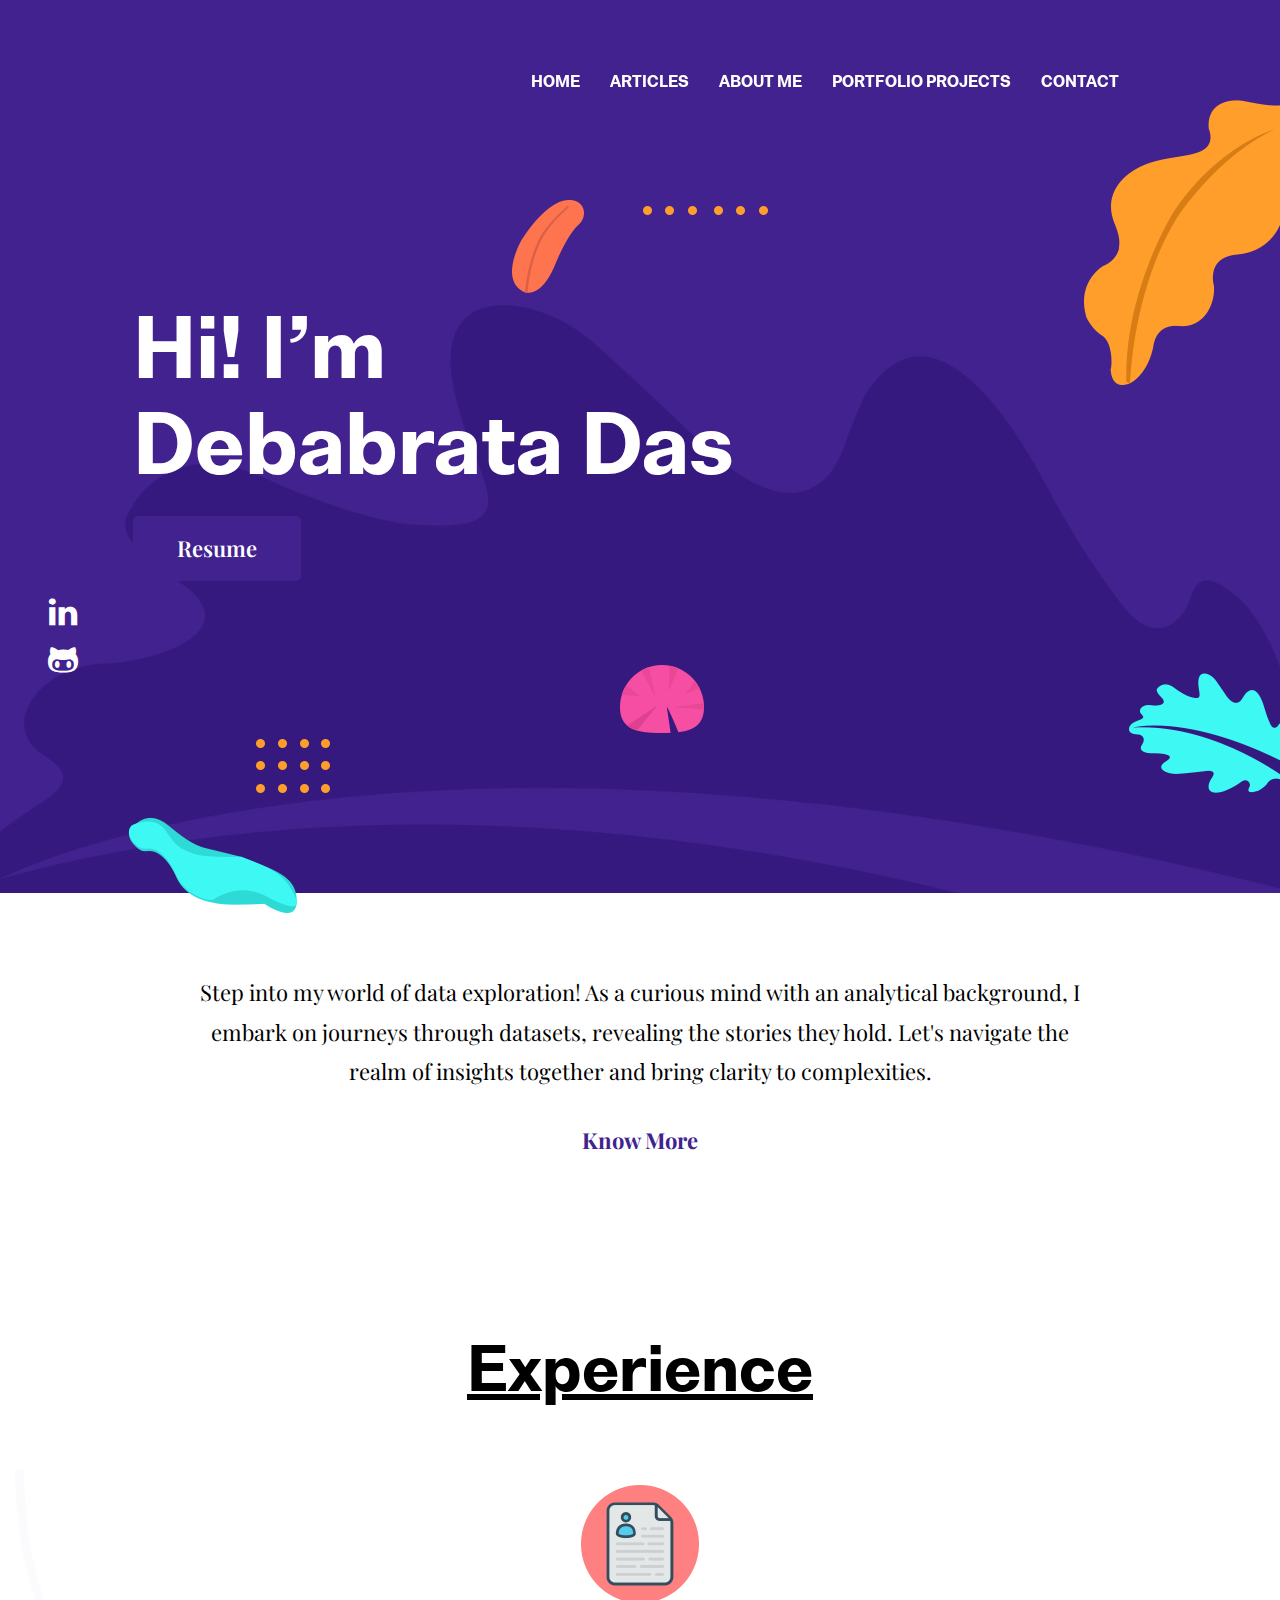
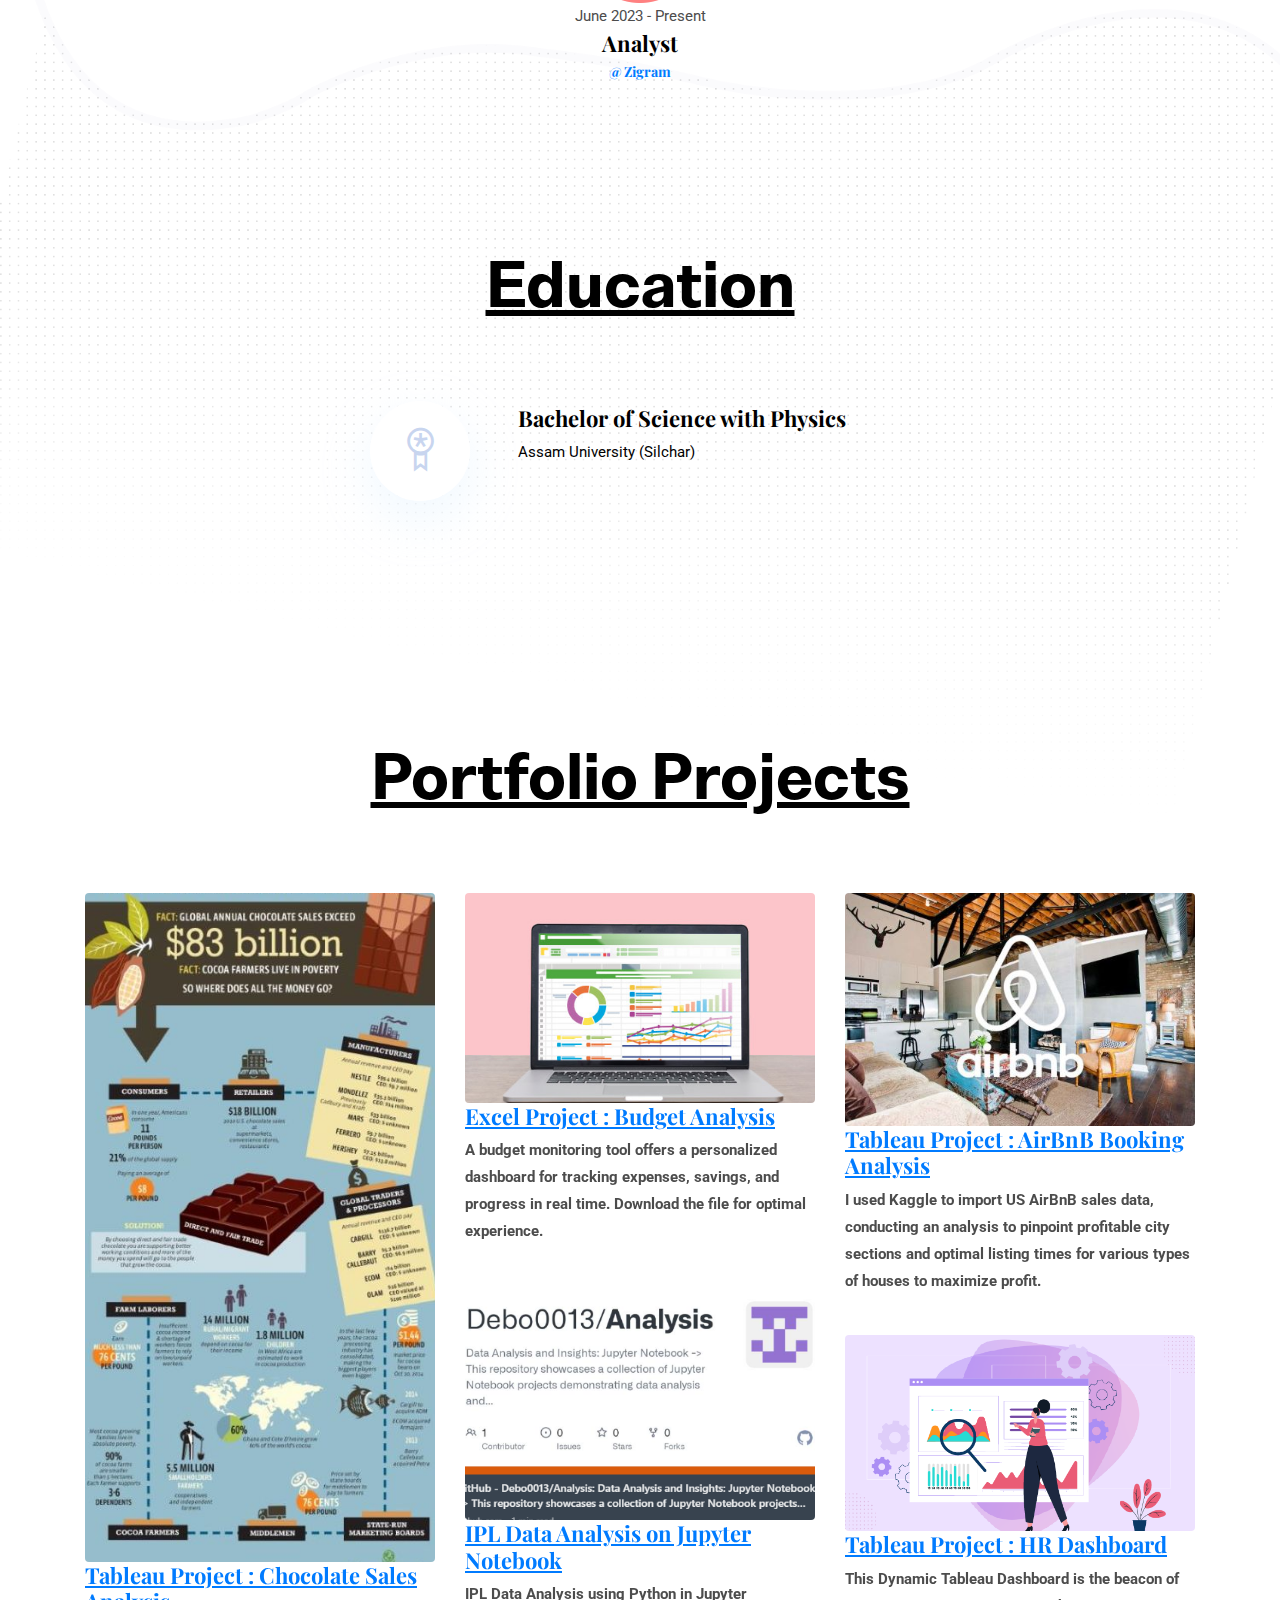
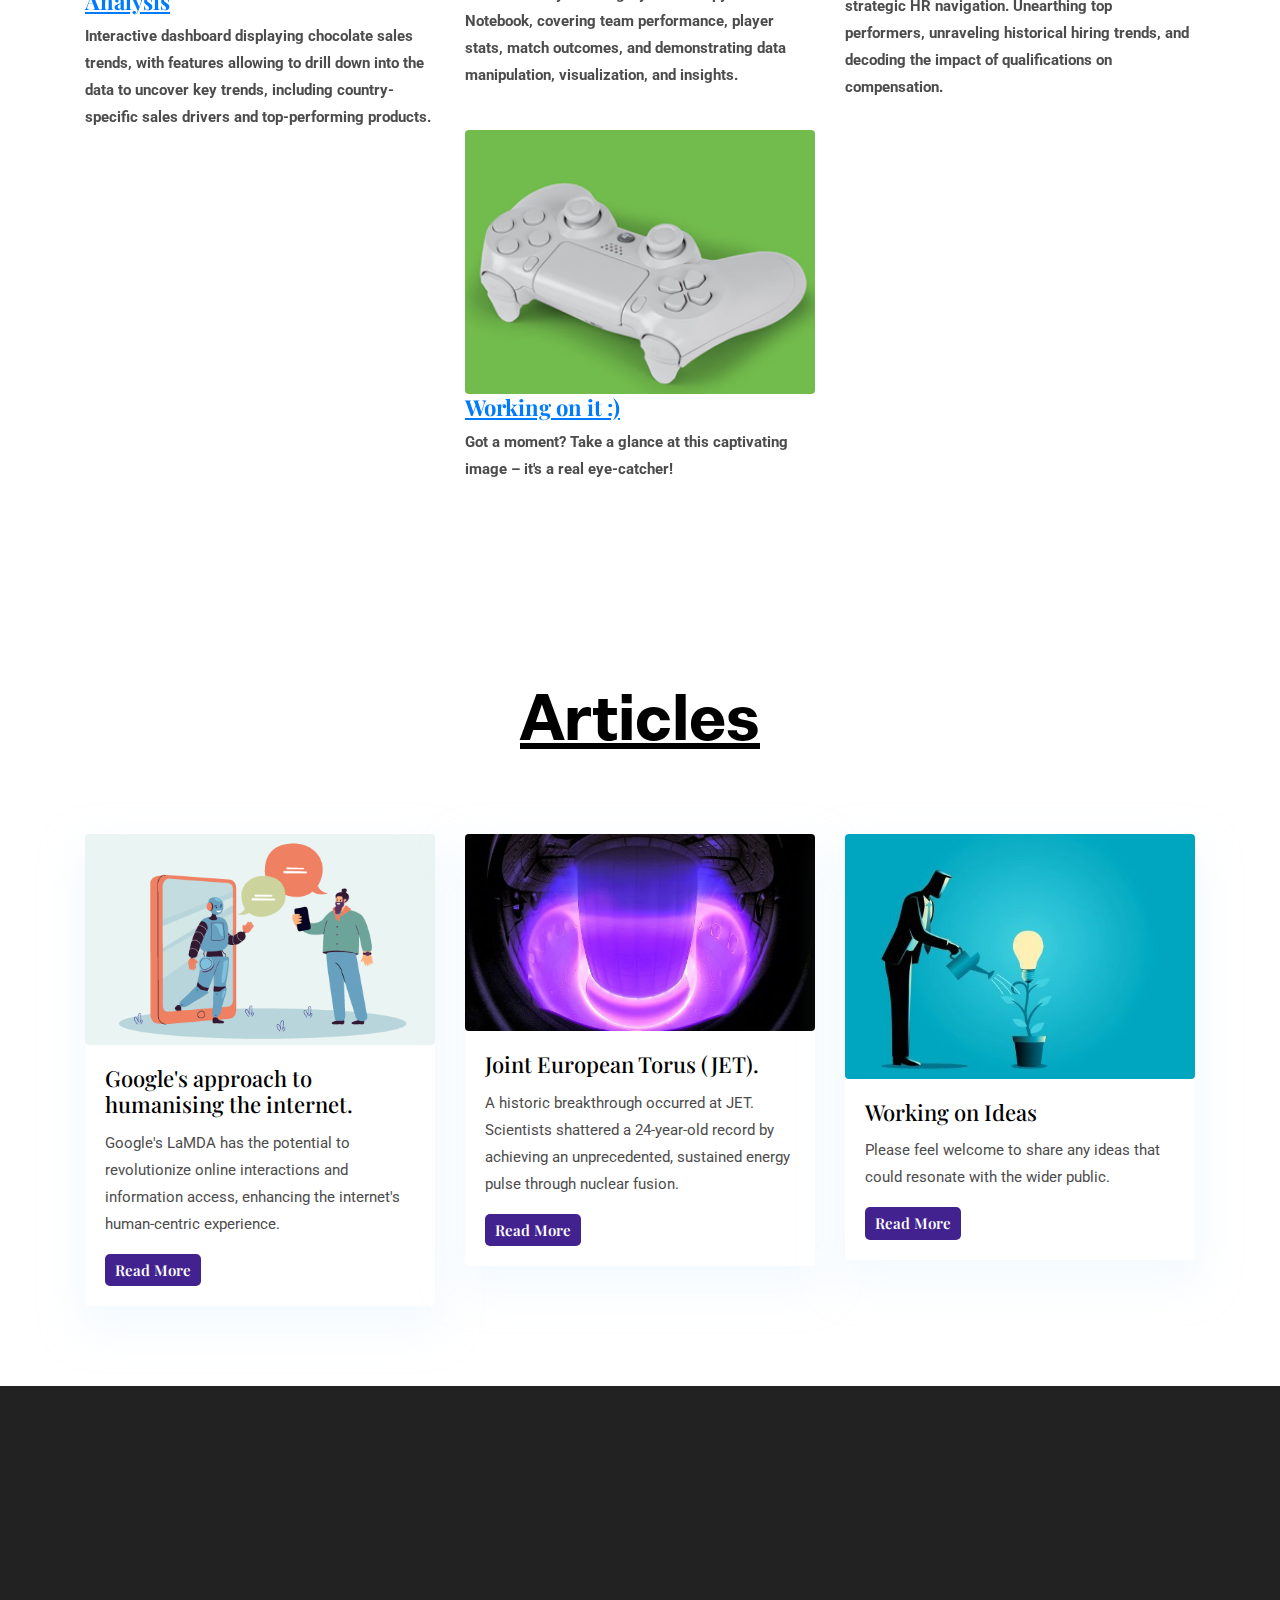
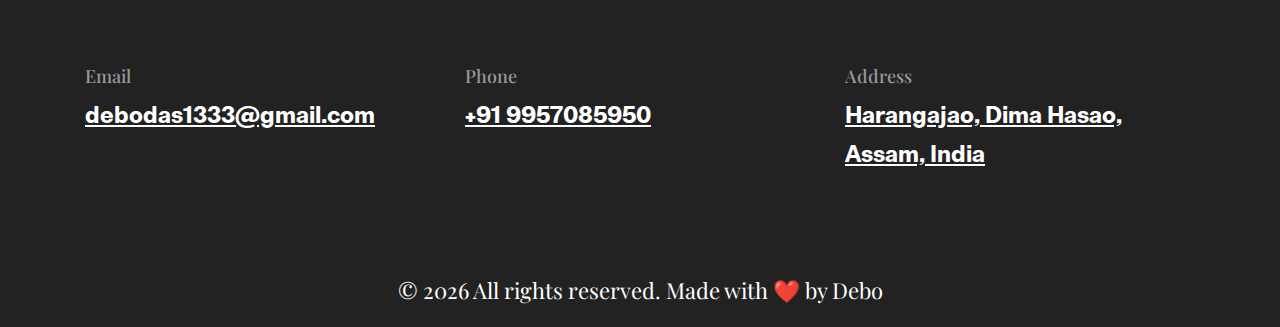
==== index.html @ d4f9beec "Update index.html" ====
<!DOCTYPE html>
<html lang="zxx">

<head>
  <meta charset="utf-8">
	<meta name="viewport" content="width=device-width, initial-scale=1, shrink-to-fit=no">
	<link rel="icon" href="images/Letter-D.jpg" type="image/jpg">
	<title>Debabrata's Portfolio</title>

  <!-- mobile responsive meta -->
  <meta name="viewport" content="width=device-width, initial-scale=1">
  <meta name="viewport" content="width=device-width, initial-scale=1, maximum-scale=1">
  
  <!-- ** Plugins Needed for the Project ** -->
  <!-- Bootstrap -->
  <link rel="stylesheet" href="plugins/bootstrap/bootstrap.min.css">
  <!-- slick slider -->
  <link rel="stylesheet" href="plugins/slick/slick.css">
  <!-- themefy-icon -->
  <link rel="stylesheet" href="plugins/themify-icons/themify-icons.css">

  <!-- Main Stylesheet -->
  <link href="css/style.css" rel="stylesheet">
  
  <!--Favicon-->
  <link rel="shortcut icon" href="images/favicon.ico" type="image/x-icon">
  <link rel="icon" href="images/favicon.ico" type="image/x-icon">

</head>

<body>
  

<header class="navigation fixed-top">
  <nav class="navbar navbar-expand-lg navbar-dark">
    <a class="navbar-brand font-tertiary h3" href="index.html"><img src="#" alt=""></a>
    <button class="navbar-toggler" type="button" data-toggle="collapse" data-target="#navigation"
      aria-controls="navigation" aria-expanded="false" aria-label="Toggle navigation">
      <span class="navbar-toggler-icon"></span>
    </button>

    <div class="collapse navbar-collapse text-center" id="navigation">
      <ul class="navbar-nav ml-auto">
        <li class="nav-item active">
          <a class="nav-link" href="index.html">Home</a>
        </li>
        <li class="nav-item">
          <a class="nav-link" href="blog.html">Articles</a>
        </li>
        <li class="nav-item">
          <a class="nav-link" href="about.html">About Me</a>
        </li>
        <li class="nav-item">
          <a class="nav-link" href="portfolio.html">Portfolio Projects</a>
        </li>
        <li class="nav-item">
          <a class="nav-link" href="contact.html">Contact</a>
        </li>
      </ul>
    </div>
  </nav>
</header>

<!-- hero area -->
<section class="hero-area bg-primary" id="parallax">
  <div class="container">
    <div class="row">
      <div class="col-lg-11 mx-auto">
        <h1 class="text-white font-tertiary">Hi! I’m <br> Debabrata Das<br></h1>
        <a href="images/Debabrata_Das_Resume.pdf" class="btn btn-primary mt-3">Resume</a>
      </div>
    </div>
  </div>
  <div class="layer-bg w-100">
    <img class="img-fluid w-100" src="images/illustrations/leaf-bg.png" alt="bg-shape">
  </div>
  <div class="layer" id="l2">
    <img src="images/illustrations/dots-cyan.png" alt="bg-shape">
  </div>
  <div class="layer" id="l3">
    <img src="images/illustrations/leaf-orange.png" alt="bg-shape">
  </div>
  <div class="layer" id="l4">
    <img src="images/illustrations/dots-orange.png" alt="bg-shape">
  </div>
  <div class="layer" id="l5">
    <img src="images/illustrations/leaf-yellow.png" alt="bg-shape">
  </div>
  <div class="layer" id="l6">
    <img src="images/illustrations/leaf-cyan.png" alt="bg-shape">
  </div>
  <div class="layer" id="l7">
    <img src="images/illustrations/dots-group-orange.png" alt="bg-shape">
  </div>
  <div class="layer" id="l8">
    <img src="images/illustrations/leaf-pink-round.png" alt="bg-shape">
  </div>
  <div class="layer" id="l9">
    <img src="images/illustrations/leaf-cyan-2.png" alt="bg-shape">
  </div>

  <!-- social icon -->
  <ul class="list-unstyled ml-5 mt-3 position-relative zindex-1">
    <li class="mb-3"><a class="text-white" href="https://www.linkedin.com/in/debabrata-das-69133222b/"><i class="ti-linkedin"  style="font-size: 30px;"></i></a></li>
    <li class="mb-3"><a class="text-white" href="https://github.com/Debo0013"><i class="ti-github"  style="font-size: 30px;"></i></a></li>
  </ul>
  <!-- /social icon -->

</section>
<!-- /hero area -->

<!-- about -->
<section class="section">
  <div class="container">
    <div class="row">
      <div class="col-lg-10 mx-auto text-center">
        <p class="font-secondary paragraph-lg text-dark">Step into my world of data exploration! 
          As a curious mind with an analytical background, I embark on journeys through datasets, revealing the stories they hold. 
          Let's navigate the realm of insights together and bring clarity to complexities.</p>
        <a href="about.html" class="btn btn-transparent">know more</a>
      </div>
    </div>
  </div>
</section>
<!-- /about -->

<!-- experience -->
<section class="section">
  <div class="container">
    <div class="row justify-content-around">
      <div class="col-lg-12 text-center">
        <h2 class="section-title"><u>Experience</u></h2>
      </div>
      <div class="col-lg-3 col-md-4 text-center">
        <img src="images/experience/icon-5.png" alt="icon">
        <p class="mb-0">June 2023 - Present</p>
        <h4><b>Analyst</b></h4>
        <h6 class="text-dark"><a href="https://www.zigram.tech/"><b>@ Zigram</b></a></h6>
      </div>
    </div>
  </div>
</section>
<!-- ./experience -->

<!-- education -->
<section class="section position-relative">
  <div class="container">
    <div class="row">
      <div class="col-lg-12 text-center">
        <h2 class="section-title"><u>Education</u></h2>
      </div>
    </div>
    <div class="row justify-content-center"> <!-- Center the content within a new row -->
      <div class="col-lg-6 col-md-6 mb-80">
        <div class="d-flex">
          <div class="mr-lg-5 mr-3">
            <i class="ti-medall icon icon-light icon-bg bg-white shadow rounded-circle d-block"></i>
          </div>
          <div>
            <p class="text-dark mb-1"></p>
            <h4><b>Bachelor of Science with Physics</b></h4>
            <p class="mb-0 text-dark">Assam University (Silchar)</p>
          </div>
        </div>
      </div>
    </div>
  </div>
  <!-- bg image -->
  <img class="img-fluid edu-bg-image w-100" src="images/backgrounds/education-bg.png" alt="bg-image">
</section>
<!-- /education -->

<!-- portfolio -->
<section class="section">
  <div class="container">
    <div class="row">
      <div class="col-12 text-center">
        <h2 class="section-title"><u>Portfolio Projects</u></h2>
      </div>
    </div>
    <div class="row shuffle-wrapper">
      <div class="col-lg-4 col-6 mb-4 shuffle-item">
        <div class="position-relative rounded hover-wrapper">
          <img src="images/portfolio/chocolate_01.jpg" alt="portfolio-image" class="img-fluid rounded w-100">
          <div class="hover-overlay">
            <div class="hover-content">
              <a class="btn btn-light btn-sm" href="https://public.tableau.com/app/profile/debabrata.das1954/viz/Chocolate_Analysis/Dashboard1">view project</a>
            </div>
          </div>
        </div>
        <div class="short_info">
          <h4><a href="https://public.tableau.com/app/profile/debabrata.das1954/viz/Chocolate_Analysis/Dashboard1"><b><u>Tableau Project : Chocolate Sales Analysis</u></b></a></h4>
          <p><b>Interactive dashboard displaying chocolate sales trends, with features allowing to 
            drill down into the data to uncover key trends, including country-specific sales 
            drivers and top-performing products.</b></p>
        </div>
      </div>
      <div class="col-lg-4 col-6 mb-4 shuffle-item">
        <div class="position-relative rounded hover-wrapper">
          <img src="images/portfolio/Data-Analysis-In-Excel.jpg" alt="portfolio-image" class="img-fluid rounded w-100">
          <div class="hover-overlay">
            <div class="hover-content">
              <a class="btn btn-light btn-sm" href="https://www.dropbox.com/scl/fi/irzzwifkiueg7n0iagyw2/Budget_Monitor.xlsx?dl=0&rlkey=mlj3hzg3lb3bs71ckf46z8cagdl=1">view project</a>
            </div>
          </div>
        </div>
        <div class="short_info">
          <h4><a href="https://www.dropbox.com/scl/fi/irzzwifkiueg7n0iagyw2/Budget_Monitor.xlsx?dl=0&rlkey=mlj3hzg3lb3bs71ckf46z8cagdl=1"><b><u>Excel Project : Budget Analysis</u></b></a></h4>
          <p><b>A budget monitoring tool offers a personalized dashboard for tracking expenses, 
            savings, and progress in real time. Download the file for optimal experience.</b></p>
        </div>
      </div>
      <div class="col-lg-4 col-6 mb-4 shuffle-item">
        <div class="position-relative rounded hover-wrapper">
          <img src="images/portfolio/airbnb.jpg" alt="portfolio-image" class="img-fluid rounded w-100">
          <div class="hover-overlay">
            <div class="hover-content">
              <a class="btn btn-light btn-sm" href="https://public.tableau.com/app/profile/debabrata.das1954/viz/First_Analysis_Project_On_AirBnB/Dashboard1">view project</a>
            </div>
          </div>
        </div>
        <div class="short_info">
          <h4><a href="https://public.tableau.com/app/profile/debabrata.das1954/viz/First_Analysis_Project_On_AirBnB/Dashboard1"><b><u>Tableau Project : AirBnB Booking Analysis</u></b></a></h4>
          <p><b>I used Kaggle to import US AirBnB sales data, conducting an analysis to pinpoint 
            profitable city sections and optimal listing times for various types of houses to 
            maximize profit.</b></p>
        </div>
      </div>
      <div class="col-lg-4 col-6 mb-4 shuffle-item">
        <div class="position-relative rounded hover-wrapper">
          <img src="images/portfolio/IPL_Analysis.png" alt="portfolio-image" class="img-fluid rounded w-100">
          <div class="hover-overlay">
            <div class="hover-content">
              <a class="btn btn-light btn-sm" href="https://github.com/Debo0013/Analysis">view project</a>
            </div>
          </div>
        </div>
        <div class="short_info">
          <h4><a href="https://github.com/Debo0013/Analysis"><b><u>IPL Data Analysis on Jupyter Notebook</u></b></a></h4>
          <p><b>IPL Data Analysis using Python in Jupyter Notebook, covering team performance, 
            player stats, match outcomes, and demonstrating data manipulation, visualization, 
            and insights.</b></p>
        </div>
      </div>
      <div class="col-lg-4 col-6 mb-4 shuffle-item">
        <div class="position-relative rounded hover-wrapper">
          <img src="images/portfolio/HR-analytics.png" alt="portfolio-image" class="img-fluid rounded w-100">
          <div class="hover-overlay">
            <div class="hover-content">
              <a class="btn btn-light btn-sm" href="https://public.tableau.com/app/profile/debabrata.das1954/viz/HRDashboard_16953134261490/HRDashboard">view project</a>
            </div>
          </div>
        </div>
        <div class="short_info">
          <h4><a href="https://public.tableau.com/app/profile/debabrata.das1954/viz/HRDashboard_16953134261490/HRDashboard"><b><u>Tableau Project : HR Dashboard</u></b></a></h4>
          <p><b>This Dynamic Tableau Dashboard is the beacon of strategic HR navigation. 
            Unearthing top performers, unraveling historical hiring trends, and decoding the 
            impact of qualifications on compensation.</b></p>
        </div>
      </div>
      <div class="col-lg-4 col-6 mb-4 shuffle-item">
        <div class="position-relative rounded hover-wrapper">
          <img src="images/portfolio/item-4.png" alt="portfolio-image" class="img-fluid rounded w-100">
          <div class="hover-overlay">
            <div class="hover-content">
              <a class="btn btn-light btn-sm" href="portfolio.html">view project</a>
            </div>
          </div>
        </div>
        <div class="short_info">
          <h4><a href="portfolio.html"><b><u>Working on it :)</u></b></a></h4>
          <p><b>Got a moment? Take a glance at this captivating image – it's a real eye-catcher!</b></p>
        </div>
      </div>
    </div>
  </div>
</section>
<!-- /portfolio -->

<!-- Article -->
<section class="section">
  <div class="container">
    <div class="row">
      <div class="col-12 text-center">
        <h2 class="section-title"><u>Articles</u></h2>
      </div>
      <div class="col-lg-4 col-sm-6 mb-4 mb-lg-0">
        <article class="card shadow">
          <img class="rounded card-img-top" src="images/blog/Conversational-AI.png" alt="post-thumb">
          <div class="card-body">
            <h4 class="card-title"><a class="text-dark" href="blog-single.html">Google's approach to humanising the internet.</a>
            </h4>
            <p class="cars-text">Google's LaMDA has the potential to revolutionize online interactions 
              and information access, enhancing the internet's human-centric experience.</p>
            <a href="blog-single.html" class="btn btn-xs btn-primary">Read More</a>
          </div>
        </article>
      </div>
      <div class="col-lg-4 col-sm-6 mb-4 mb-lg-0">
        <article class="card shadow">
          <img class="rounded card-img-top" src="images/blog/Fusion.jpg" alt="post-thumb">
          <div class="card-body">
            <h4 class="card-title"><a class="text-dark" href="blog-JET.html"> Joint European Torus (JET).</a>
            </h4>
            <p class="cars-text">A historic breakthrough occurred at JET. 
              Scientists shattered a 24-year-old record by achieving an unprecedented, 
              sustained energy pulse through nuclear fusion.</p>
            <a href="blog-JET.html" class="btn btn-xs btn-primary">Read More</a>
          </div>
        </article>
      </div>
      <div class="col-lg-4 col-sm-6 mb-4 mb-lg-0">
        <article class="card shadow">
          <img class="rounded card-img-top" src="images/blog/Creating.jpg" alt="post-thumb">
          <div class="card-body">
            <h4 class="card-title"><a class="text-dark" href="blog.html">Working on Ideas</a>
            </h4>
            <p class="cars-text">Please feel welcome to share any ideas that could resonate with the wider public.</p>
            <a href="blog.html" class="btn btn-xs btn-primary">Read More</a>
          </div>
        </article>
      </div>
    </div>
  </div>
</section>
<!-- /Article -->

<!-- footer -->
<footer class="bg-dark footer-section">
  <div class="section">
    <div class="container">
      <div class="row">
        <div class="col-md-4">
          <h5 class="text-light">Email</h5>
          <p class="text-white paragraph-lg font-tertiary"><u>debodas1333@gmail.com</u></p>
        </div>
        <div class="col-md-4">
          <h5 class="text-light">Phone</h5>
          <p class="text-white paragraph-lg font-tertiary"><u>+91 9957085950</u></p>
        </div>
        <div class="col-md-4">
          <h5 class="text-light">Address</h5>
          <p class="text-white paragraph-lg font-tertiary"><u>Harangajao, Dima Hasao, Assam, India</u></p>
        </div>
      </div>
    </div>
  </div>
  <div class="container">
    <div class="row">
      <div class="col-lg-10 mx-auto text-center">
        <p class="text-white font-secondary paragraph-lg">
          <script>
            document.write('&copy; ' + new Date().getFullYear() + ' All rights reserved. Made with ❤️ by Debo');
          </script>
        </p>
      </div>
    </div>
  </div>
</footer>
<!-- /footer -->

<!-- jQuery -->
<script src="plugins/jQuery/jquery.min.js"></script>
<!-- Bootstrap JS -->
<script src="plugins/bootstrap/bootstrap.min.js"></script>
<!-- slick slider -->
<script src="plugins/slick/slick.min.js"></script>
<!-- filter -->
<script src="plugins/shuffle/shuffle.min.js"></script>

<!-- Main Script -->
<script src="js/script.js"></script>

</body>
</html>
---- plugins/themify-icons/themify-icons.css ----
@font-face{font-family:themify;src:url(fonts/themify.eot?-fvbane);src:url(fonts/themify.eot?#iefix-fvbane) format('embedded-opentype'),url(fonts/themify.woff?-fvbane) format('woff'),url(fonts/themify.ttf?-fvbane) format('truetype'),url(fonts/themify.svg?-fvbane#themify) format('svg');font-weight:400;font-style:normal}[class*=" ti-"],[class^=ti-]{font-family:themify;speak:none;font-style:normal;font-weight:400;font-variant:normal;text-transform:none;line-height:1;-webkit-font-smoothing:antialiased;-moz-osx-font-smoothing:grayscale}.ti-wand:before{content:"\e600"}.ti-volume:before{content:"\e601"}.ti-user:before{content:"\e602"}.ti-unlock:before{content:"\e603"}.ti-unlink:before{content:"\e604"}.ti-trash:before{content:"\e605"}.ti-thought:before{content:"\e606"}.ti-target:before{content:"\e607"}.ti-tag:before{content:"\e608"}.ti-tablet:before{content:"\e609"}.ti-star:before{content:"\e60a"}.ti-spray:before{content:"\e60b"}.ti-signal:before{content:"\e60c"}.ti-shopping-cart:before{content:"\e60d"}.ti-shopping-cart-full:before{content:"\e60e"}.ti-settings:before{content:"\e60f"}.ti-search:before{content:"\e610"}.ti-zoom-in:before{content:"\e611"}.ti-zoom-out:before{content:"\e612"}.ti-cut:before{content:"\e613"}.ti-ruler:before{content:"\e614"}.ti-ruler-pencil:before{content:"\e615"}.ti-ruler-alt:before{content:"\e616"}.ti-bookmark:before{content:"\e617"}.ti-bookmark-alt:before{content:"\e618"}.ti-reload:before{content:"\e619"}.ti-plus:before{content:"\e61a"}.ti-pin:before{content:"\e61b"}.ti-pencil:before{content:"\e61c"}.ti-pencil-alt:before{content:"\e61d"}.ti-paint-roller:before{content:"\e61e"}.ti-paint-bucket:before{content:"\e61f"}.ti-na:before{content:"\e620"}.ti-mobile:before{content:"\e621"}.ti-minus:before{content:"\e622"}.ti-medall:before{content:"\e623"}.ti-medall-alt:before{content:"\e624"}.ti-marker:before{content:"\e625"}.ti-marker-alt:before{content:"\e626"}.ti-arrow-up:before{content:"\e627"}.ti-arrow-right:before{content:"\e628"}.ti-arrow-left:before{content:"\e629"}.ti-arrow-down:before{content:"\e62a"}.ti-lock:before{content:"\e62b"}.ti-location-arrow:before{content:"\e62c"}.ti-link:before{content:"\e62d"}.ti-layout:before{content:"\e62e"}.ti-layers:before{content:"\e62f"}.ti-layers-alt:before{content:"\e630"}.ti-key:before{content:"\e631"}.ti-import:before{content:"\e632"}.ti-image:before{content:"\e633"}.ti-heart:before{content:"\e634"}.ti-heart-broken:before{content:"\e635"}.ti-hand-stop:before{content:"\e636"}.ti-hand-open:before{content:"\e637"}.ti-hand-drag:before{content:"\e638"}.ti-folder:before{content:"\e639"}.ti-flag:before{content:"\e63a"}.ti-flag-alt:before{content:"\e63b"}.ti-flag-alt-2:before{content:"\e63c"}.ti-eye:before{content:"\e63d"}.ti-export:before{content:"\e63e"}.ti-exchange-vertical:before{content:"\e63f"}.ti-desktop:before{content:"\e640"}.ti-cup:before{content:"\e641"}.ti-crown:before{content:"\e642"}.ti-comments:before{content:"\e643"}.ti-comment:before{content:"\e644"}.ti-comment-alt:before{content:"\e645"}.ti-close:before{content:"\e646"}.ti-clip:before{content:"\e647"}.ti-angle-up:before{content:"\e648"}.ti-angle-right:before{content:"\e649"}.ti-angle-left:before{content:"\e64a"}.ti-angle-down:before{content:"\e64b"}.ti-check:before{content:"\e64c"}.ti-check-box:before{content:"\e64d"}.ti-camera:before{content:"\e64e"}.ti-announcement:before{content:"\e64f"}.ti-brush:before{content:"\e650"}.ti-briefcase:before{content:"\e651"}.ti-bolt:before{content:"\e652"}.ti-bolt-alt:before{content:"\e653"}.ti-blackboard:before{content:"\e654"}.ti-bag:before{content:"\e655"}.ti-move:before{content:"\e656"}.ti-arrows-vertical:before{content:"\e657"}.ti-arrows-horizontal:before{content:"\e658"}.ti-fullscreen:before{content:"\e659"}.ti-arrow-top-right:before{content:"\e65a"}.ti-arrow-top-left:before{content:"\e65b"}.ti-arrow-circle-up:before{content:"\e65c"}.ti-arrow-circle-right:before{content:"\e65d"}.ti-arrow-circle-left:before{content:"\e65e"}.ti-arrow-circle-down:before{content:"\e65f"}.ti-angle-double-up:before{content:"\e660"}.ti-angle-double-right:before{content:"\e661"}.ti-angle-double-left:before{content:"\e662"}.ti-angle-double-down:before{content:"\e663"}.ti-zip:before{content:"\e664"}.ti-world:before{content:"\e665"}.ti-wheelchair:before{content:"\e666"}.ti-view-list:before{content:"\e667"}.ti-view-list-alt:before{content:"\e668"}.ti-view-grid:before{content:"\e669"}.ti-uppercase:before{content:"\e66a"}.ti-upload:before{content:"\e66b"}.ti-underline:before{content:"\e66c"}.ti-truck:before{content:"\e66d"}.ti-timer:before{content:"\e66e"}.ti-ticket:before{content:"\e66f"}.ti-thumb-up:before{content:"\e670"}.ti-thumb-down:before{content:"\e671"}.ti-text:before{content:"\e672"}.ti-stats-up:before{content:"\e673"}.ti-stats-down:before{content:"\e674"}.ti-split-v:before{content:"\e675"}.ti-split-h:before{content:"\e676"}.ti-smallcap:before{content:"\e677"}.ti-shine:before{content:"\e678"}.ti-shift-right:before{content:"\e679"}.ti-shift-left:before{content:"\e67a"}.ti-shield:before{content:"\e67b"}.ti-notepad:before{content:"\e67c"}.ti-server:before{content:"\e67d"}.ti-quote-right:before{content:"\e67e"}.ti-quote-left:before{content:"\e67f"}.ti-pulse:before{content:"\e680"}.ti-printer:before{content:"\e681"}.ti-power-off:before{content:"\e682"}.ti-plug:before{content:"\e683"}.ti-pie-chart:before{content:"\e684"}.ti-paragraph:before{content:"\e685"}.ti-panel:before{content:"\e686"}.ti-package:before{content:"\e687"}.ti-music:before{content:"\e688"}.ti-music-alt:before{content:"\e689"}.ti-mouse:before{content:"\e68a"}.ti-mouse-alt:before{content:"\e68b"}.ti-money:before{content:"\e68c"}.ti-microphone:before{content:"\e68d"}.ti-menu:before{content:"\e68e"}.ti-menu-alt:before{content:"\e68f"}.ti-map:before{content:"\e690"}.ti-map-alt:before{content:"\e691"}.ti-loop:before{content:"\e692"}.ti-location-pin:before{content:"\e693"}.ti-list:before{content:"\e694"}.ti-light-bulb:before{content:"\e695"}.ti-Italic:before{content:"\e696"}.ti-info:before{content:"\e697"}.ti-infinite:before{content:"\e698"}.ti-id-badge:before{content:"\e699"}.ti-hummer:before{content:"\e69a"}.ti-home:before{content:"\e69b"}.ti-help:before{content:"\e69c"}.ti-headphone:before{content:"\e69d"}.ti-harddrives:before{content:"\e69e"}.ti-harddrive:before{content:"\e69f"}.ti-gift:before{content:"\e6a0"}.ti-game:before{content:"\e6a1"}.ti-filter:before{content:"\e6a2"}.ti-files:before{content:"\e6a3"}.ti-file:before{content:"\e6a4"}.ti-eraser:before{content:"\e6a5"}.ti-envelope:before{content:"\e6a6"}.ti-download:before{content:"\e6a7"}.ti-direction:before{content:"\e6a8"}.ti-direction-alt:before{content:"\e6a9"}.ti-dashboard:before{content:"\e6aa"}.ti-control-stop:before{content:"\e6ab"}.ti-control-shuffle:before{content:"\e6ac"}.ti-control-play:before{content:"\e6ad"}.ti-control-pause:before{content:"\e6ae"}.ti-control-forward:before{content:"\e6af"}.ti-control-backward:before{content:"\e6b0"}.ti-cloud:before{content:"\e6b1"}.ti-cloud-up:before{content:"\e6b2"}.ti-cloud-down:before{content:"\e6b3"}.ti-clipboard:before{content:"\e6b4"}.ti-car:before{content:"\e6b5"}.ti-calendar:before{content:"\e6b6"}.ti-book:before{content:"\e6b7"}.ti-bell:before{content:"\e6b8"}.ti-basketball:before{content:"\e6b9"}.ti-bar-chart:before{content:"\e6ba"}.ti-bar-chart-alt:before{content:"\e6bb"}.ti-back-right:before{content:"\e6bc"}.ti-back-left:before{content:"\e6bd"}.ti-arrows-corner:before{content:"\e6be"}.ti-archive:before{content:"\e6bf"}.ti-anchor:before{content:"\e6c0"}.ti-align-right:before{content:"\e6c1"}.ti-align-left:before{content:"\e6c2"}.ti-align-justify:before{content:"\e6c3"}.ti-align-center:before{content:"\e6c4"}.ti-alert:before{content:"\e6c5"}.ti-alarm-clock:before{content:"\e6c6"}.ti-agenda:before{content:"\e6c7"}.ti-write:before{content:"\e6c8"}.ti-window:before{content:"\e6c9"}.ti-widgetized:before{content:"\e6ca"}.ti-widget:before{content:"\e6cb"}.ti-widget-alt:before{content:"\e6cc"}.ti-wallet:before{content:"\e6cd"}.ti-video-clapper:before{content:"\e6ce"}.ti-video-camera:before{content:"\e6cf"}.ti-vector:before{content:"\e6d0"}.ti-themify-logo:before{content:"\e6d1"}.ti-themify-favicon:before{content:"\e6d2"}.ti-themify-favicon-alt:before{content:"\e6d3"}.ti-support:before{content:"\e6d4"}.ti-stamp:before{content:"\e6d5"}.ti-split-v-alt:before{content:"\e6d6"}.ti-slice:before{content:"\e6d7"}.ti-shortcode:before{content:"\e6d8"}.ti-shift-right-alt:before{content:"\e6d9"}.ti-shift-left-alt:before{content:"\e6da"}.ti-ruler-alt-2:before{content:"\e6db"}.ti-receipt:before{content:"\e6dc"}.ti-pin2:before{content:"\e6dd"}.ti-pin-alt:before{content:"\e6de"}.ti-pencil-alt2:before{content:"\e6df"}.ti-palette:before{content:"\e6e0"}.ti-more:before{content:"\e6e1"}.ti-more-alt:before{content:"\e6e2"}.ti-microphone-alt:before{content:"\e6e3"}.ti-magnet:before{content:"\e6e4"}.ti-line-double:before{content:"\e6e5"}.ti-line-dotted:before{content:"\e6e6"}.ti-line-dashed:before{content:"\e6e7"}.ti-layout-width-full:before{content:"\e6e8"}.ti-layout-width-default:before{content:"\e6e9"}.ti-layout-width-default-alt:before{content:"\e6ea"}.ti-layout-tab:before{content:"\e6eb"}.ti-layout-tab-window:before{content:"\e6ec"}.ti-layout-tab-v:before{content:"\e6ed"}.ti-layout-tab-min:before{content:"\e6ee"}.ti-layout-slider:before{content:"\e6ef"}.ti-layout-slider-alt:before{content:"\e6f0"}.ti-layout-sidebar-right:before{content:"\e6f1"}.ti-layout-sidebar-none:before{content:"\e6f2"}.ti-layout-sidebar-left:before{content:"\e6f3"}.ti-layout-placeholder:before{content:"\e6f4"}.ti-layout-menu:before{content:"\e6f5"}.ti-layout-menu-v:before{content:"\e6f6"}.ti-layout-menu-separated:before{content:"\e6f7"}.ti-layout-menu-full:before{content:"\e6f8"}.ti-layout-media-right-alt:before{content:"\e6f9"}.ti-layout-media-right:before{content:"\e6fa"}.ti-layout-media-overlay:before{content:"\e6fb"}.ti-layout-media-overlay-alt:before{content:"\e6fc"}.ti-layout-media-overlay-alt-2:before{content:"\e6fd"}.ti-layout-media-left-alt:before{content:"\e6fe"}.ti-layout-media-left:before{content:"\e6ff"}.ti-layout-media-center-alt:before{content:"\e700"}.ti-layout-media-center:before{content:"\e701"}.ti-layout-list-thumb:before{content:"\e702"}.ti-layout-list-thumb-alt:before{content:"\e703"}.ti-layout-list-post:before{content:"\e704"}.ti-layout-list-large-image:before{content:"\e705"}.ti-layout-line-solid:before{content:"\e706"}.ti-layout-grid4:before{content:"\e707"}.ti-layout-grid3:before{content:"\e708"}.ti-layout-grid2:before{content:"\e709"}.ti-layout-grid2-thumb:before{content:"\e70a"}.ti-layout-cta-right:before{content:"\e70b"}.ti-layout-cta-left:before{content:"\e70c"}.ti-layout-cta-center:before{content:"\e70d"}.ti-layout-cta-btn-right:before{content:"\e70e"}.ti-layout-cta-btn-left:before{content:"\e70f"}.ti-layout-column4:before{content:"\e710"}.ti-layout-column3:before{content:"\e711"}.ti-layout-column2:before{content:"\e712"}.ti-layout-accordion-separated:before{content:"\e713"}.ti-layout-accordion-merged:before{content:"\e714"}.ti-layout-accordion-list:before{content:"\e715"}.ti-ink-pen:before{content:"\e716"}.ti-info-alt:before{content:"\e717"}.ti-help-alt:before{content:"\e718"}.ti-headphone-alt:before{content:"\e719"}.ti-hand-point-up:before{content:"\e71a"}.ti-hand-point-right:before{content:"\e71b"}.ti-hand-point-left:before{content:"\e71c"}.ti-hand-point-down:before{content:"\e71d"}.ti-gallery:before{content:"\e71e"}.ti-face-smile:before{content:"\e71f"}.ti-face-sad:before{content:"\e720"}.ti-credit-card:before{content:"\e721"}.ti-control-skip-forward:before{content:"\e722"}.ti-control-skip-backward:before{content:"\e723"}.ti-control-record:before{content:"\e724"}.ti-control-eject:before{content:"\e725"}.ti-comments-smiley:before{content:"\e726"}.ti-brush-alt:before{content:"\e727"}.ti-youtube:before{content:"\e728"}.ti-vimeo:before{content:"\e729"}.ti-twitter:before{content:"\e72a"}.ti-time:before{content:"\e72b"}.ti-tumblr:before{content:"\e72c"}.ti-skype:before{content:"\e72d"}.ti-share:before{content:"\e72e"}.ti-share-alt:before{content:"\e72f"}.ti-rocket:before{content:"\e730"}.ti-pinterest:before{content:"\e731"}.ti-new-window:before{content:"\e732"}.ti-microsoft:before{content:"\e733"}.ti-list-ol:before{content:"\e734"}.ti-linkedin:before{content:"\e735"}.ti-layout-sidebar-2:before{content:"\e736"}.ti-layout-grid4-alt:before{content:"\e737"}.ti-layout-grid3-alt:before{content:"\e738"}.ti-layout-grid2-alt:before{content:"\e739"}.ti-layout-column4-alt:before{content:"\e73a"}.ti-layout-column3-alt:before{content:"\e73b"}.ti-layout-column2-alt:before{content:"\e73c"}.ti-instagram:before{content:"\e73d"}.ti-google:before{content:"\e73e"}.ti-github:before{content:"\e73f"}.ti-flickr:before{content:"\e740"}.ti-facebook:before{content:"\e741"}.ti-dropbox:before{content:"\e742"}.ti-dribbble:before{content:"\e743"}.ti-apple:before{content:"\e744"}.ti-android:before{content:"\e745"}.ti-save:before{content:"\e746"}.ti-save-alt:before{content:"\e747"}.ti-yahoo:before{content:"\e748"}.ti-wordpress:before{content:"\e749"}.ti-vimeo-alt:before{content:"\e74a"}.ti-twitter-alt:before{content:"\e74b"}.ti-tumblr-alt:before{content:"\e74c"}.ti-trello:before{content:"\e74d"}.ti-stack-overflow:before{content:"\e74e"}.ti-soundcloud:before{content:"\e74f"}.ti-sharethis:before{content:"\e750"}.ti-sharethis-alt:before{content:"\e751"}.ti-reddit:before{content:"\e752"}.ti-pinterest-alt:before{content:"\e753"}.ti-microsoft-alt:before{content:"\e754"}.ti-linux:before{content:"\e755"}.ti-jsfiddle:before{content:"\e756"}.ti-joomla:before{content:"\e757"}.ti-html5:before{content:"\e758"}.ti-flickr-alt:before{content:"\e759"}.ti-email:before{content:"\e75a"}.ti-drupal:before{content:"\e75b"}.ti-dropbox-alt:before{content:"\e75c"}.ti-css3:before{content:"\e75d"}.ti-rss:before{content:"\e75e"}.ti-rss-alt:before{content:"\e75f"}
---- css/style.css ----
/*!------------------------------------------------------------------
[MAIN STYLESHEET]

PROJECT:	Project Name
VERSION:	Versoin Number
-------------------------------------------------------------------*/
/*------------------------------------------------------------------
[TABLE OF CONTENTS]
-------------------------------------------------------------------*/
/*  typography */
@import url("https://fonts.googleapis.com/css?family=Playfair+Display:400,700|Roboto:300,400,500,700");
@font-face {
  font-family: 'BwNistaInt-xBd';
  src: url("../plugins/fonts/BwNistaInt-xBd.woff") format("woff");
  font-style: normal;
  font-display: swap;
}

body {
  line-height: 1.2;
  font-family: "Roboto", sans-serif;
  -webkit-font-smoothing: antialiased;
  font-size: 15px;
  color: #4c4c4c;
}

p, .paragraph {
  font-weight: 400;
  color: #4c4c4c;
  font-size: 15px;
  line-height: 1.8;
  font-family: "Roboto", sans-serif;
}

p-lg, .paragraph-lg {
  font-size: 22px;
}

h1, h2, h3, h4, h5, h6 {
  color: #000;
  font-family: "Playfair Display", serif;
  line-height: 1.2;
}

h1, .h1 {
  font-size: 80px;
}

@media (max-width: 991px) {
  h1, .h1 {
    font-size: 65px;
  }
}

h2, .h2 {
  font-size: 60px;
}

@media (max-width: 991px) {
  h2, .h2 {
    font-size: 50px;
  }
}

h3, .h3 {
  font-size: 40px;
}

h4, .h4 {
  font-size: 22px;
}

h5, .h5 {
  font-size: 18px;
}

h6, .h6 {
  font-size: 14px;
}

/* Button style */
.btn {
  font-size: 22px;
  font-family: "Playfair Display", serif;
  text-transform: capitalize;
  padding: 16px 44px;
  border-radius: 5px;
  font-weight: 600;
  border: 0;
  position: relative;
  z-index: 1;
  transition: .2s ease;
}

.btn:focus {
  outline: 0;
  box-shadow: none !important;
}

.btn:active {
  box-shadow: none;
}

.btn-sm {
  font-size: 15px;
  padding: 10px 30px;
}

.btn-xs {
  padding: 5px 10px;
  font-size: 15px;
}

.btn-primary {
  background: #41228e;
  color: #fff;
}

.btn-primary:active {
  background: #542cb7 !important;
}

.btn-primary:hover {
  background: #542cb7;
}

.btn-primary.focus, .btn-primary.active {
  background: #542cb7 !important;
  box-shadow: none !important;
}

.btn-transparent {
  background: transparent;
  color: #41228e;
  font-weight: bold;
}

.btn-transparent:active, .btn-transparent:hover {
  color: #41228e;
}

body {
  background-color: #fff;
  overflow-x: hidden;
}

::-moz-selection {
  background: #542cb7;
  color: #fff;
}

::selection {
  background: #542cb7;
  color: #fff;
}

/* preloader */
.preloader {
  position: fixed;
  top: 0;
  left: 0;
  right: 0;
  bottom: 0;
  background-color: #fff;
  z-index: 999;
  display: flex;
  align-items: center;
  justify-content: center;
}

ol,
ul {
  list-style-type: none;
  margin: 0px;
}

img {
  vertical-align: middle;
  border: 0;
}

a,
a:hover,
a:focus {
  text-decoration: none;
}

a,
button,
select {
  cursor: pointer;
  transition: .2s ease;
}

a:focus,
button:focus,
select:focus {
  outline: 0;
}

a.text-dark:hover {
  color: #41228e !important;
}

a:hover {
  color: #41228e;
}

.slick-slide {
  outline: 0;
}

.section {
  padding-top: 80px;
  padding-bottom: 80px;
}

.section-title {
  margin-bottom: 80px;
  font-family: "BwNistaInt-xBd";
}

.bg-cover {
  background-size: cover;
  background-position: center center;
  background-repeat: no-repeat;
}

/* overlay */
.overlay {
  position: relative;
}

.overlay::before {
  position: absolute;
  content: '';
  height: 100%;
  width: 100%;
  top: 0;
  left: 0;
  background: #000;
  opacity: .5;
}

.outline-0 {
  outline: 0 !important;
}

.d-unset {
  display: unset !important;
}

.bg-primary {
  background: #41228e !important;
}

.bg-gray {
  background: #eaeaea !important;
}

.text-primary {
  color: #41228e !important;
}

.text-color {
  color: #4c4c4c;
}

.text-dark {
  color: #000 !important;
}

.text-light {
  color: #999999 !important;
}

.mb-10 {
  margin-bottom: 10px !important;
}

.mb-20 {
  margin-bottom: 20px !important;
}

.mb-30 {
  margin-bottom: 30px !important;
}

.mb-40 {
  margin-bottom: 40px !important;
}

.mb-50 {
  margin-bottom: 50px !important;
}

.mb-60 {
  margin-bottom: 60px !important;
}

.mb-70 {
  margin-bottom: 70px !important;
}

.mb-80 {
  margin-bottom: 80px !important;
}

.mb-90 {
  margin-bottom: 90px !important;
}

.mb-100 {
  margin-bottom: 100px !important;
}

.zindex-1 {
  z-index: 1;
}

.rounded-lg {
  border-radius: 15px;
}

.overflow-hidden {
  overflow: hidden;
}

.font-secondary {
  font-family: "Playfair Display", serif !important;
}

.font-tertiary {
  font-family: "BwNistaInt-xBd" !important;
}

.shadow {
  box-shadow: 0px 18px 39.1px 6.9px rgba(224, 241, 255, 0.34) !important;
}

.bg-dark {
  background-color: #222222 !important;
}

/* icon */
.icon {
  font-size: 45px;
}

.icon-bg {
  height: 100px;
  width: 100px;
  line-height: 100px;
  text-align: center;
}

.icon-light {
  color: #c8d5ef;
}

/* /icon */
/* slick slider */
.slick-dots {
  text-align: center;
  padding-left: 0;
}

.slick-dots li {
  display: inline-block;
  margin: 2px;
}

.slick-dots li.slick-active button {
  background: #fff;
  width: 25px;
}

.slick-dots li button {
  height: 6px;
  width: 12px;
  background: rgba(255, 255, 255, 0.5);
  color: transparent;
  border-radius: 10px;
  overflow: hidden;
  transition: .2s ease;
  border: 0;
}

/* /slick slider */
/* form */
.form-control {
  border: 0;
  border-radius: 0;
  border-bottom: 1px solid #c7c7c7;
  height: 60px;
}

.form-control:focus {
  border-color: #41228e;
  outline: 0;
  box-shadow: none !important;
}

textarea.form-control {
  height: 120px;
}

/* /form */
/* card */
.card {
  border: 0;
}

.card-header {
  border: 0;
}

.card-footer {
  border: 0;
}

/* /card */
.navigation {
  padding: 40px 130px;
  transition: .3s ease;
}

.navigation.nav-bg {
  background-color: #41228e;
  padding: 15px 100px;
}

@media (max-width: 991px) {
  .navigation.nav-bg {
    padding: 15px 20px;
  }
}

@media (max-width: 991px) {
  .navigation {
    padding: 20px;
    background: #41228e;
  }
}

.navbar .nav-item .nav-link {
  font-family: "BwNistaInt-xBd";
  text-transform: uppercase;
  padding: 15px;
}

.navbar .nav-item.active {
  font-weight: bold;
}

.navbar-dark .navbar-nav .nav-link {
  color: #fff;
}

.hero-area {
  padding: 300px 0 200px;
  position: relative;
}

@media (max-width: 767px) {
  .hero-area {
    padding: 250px 0 150px;
    overflow: hidden;
  }
}

.hero-area h1 {
  position: relative;
  z-index: 2;
}

.layer {
  position: absolute;
  z-index: 1;
}

#l1 {
  bottom: 0;
  left: 0;
}

#l2 {
  top: 190px;
  left: -250px;
}

#l3 {
  top: 200px;
  left: 40%;
}

#l4 {
  top: 200px;
  right: 40%;
}

#l5 {
  top: 100px;
  right: -150px;
}

#l6 {
  bottom: -20px;
  left: 10%;
}

#l7 {
  bottom: 100px;
  left: 20%;
}

#l8 {
  bottom: 160px;
  right: 45%;
}

#l9 {
  bottom: 100px;
  right: -10px;
}

.layer-bg {
  position: absolute;
  bottom: 0;
  left: 0;
}

/* skills */
.progress-wrapper {
  height: 130px;
  overflow: hidden;
}

.wave {
  position: absolute;
  width: 100%;
  height: 100%;
}

.wave::before, .wave::after {
  content: "";
  position: absolute;
  width: 800px;
  height: 800px;
  bottom: 0;
  left: 50%;
  background-color: rgba(255, 255, 255, 0.4);
  border-radius: 45%;
  -webkit-transform: translateX(-50%) rotate(0);
          transform: translateX(-50%) rotate(0);
  -webkit-animation: rotate 6s linear infinite;
          animation: rotate 6s linear infinite;
  z-index: 10;
}

.wave::after {
  border-radius: 47%;
  background-color: rgba(255, 255, 255, 0.9);
  -webkit-transform: translateX(-50%) rotate(0);
          transform: translateX(-50%) rotate(0);
  -webkit-animation: rotate 10s linear -5s infinite;
          animation: rotate 10s linear -5s infinite;
  z-index: 20;
}

@-webkit-keyframes rotate {
  50% {
    -webkit-transform: translateX(-50%) rotate(180deg);
            transform: translateX(-50%) rotate(180deg);
  }
  100% {
    -webkit-transform: translateX(-50%) rotate(360deg);
            transform: translateX(-50%) rotate(360deg);
  }
}

@keyframes rotate {
  50% {
    -webkit-transform: translateX(-50%) rotate(180deg);
            transform: translateX(-50%) rotate(180deg);
  }
  100% {
    -webkit-transform: translateX(-50%) rotate(360deg);
            transform: translateX(-50%) rotate(360deg);
  }
}

/* /skills */
/* education */
.edu-bg-image {
  position: absolute;
  left: 0;
  top: -300px;
  z-index: -1;
}

/* /education */
/* service */
.hover-bg-primary {
  transition: .3s ease;
}

.hover-bg-primary:hover {
  background: #41228e;
}

.hover-bg-primary:hover * {
  color: #fff;
}

.active-bg-primary {
  transition: .3s ease;
  background: #41228e;
}

.active-bg-primary * {
  color: #fff;
}

.hover-shadow {
  transition: .2s ease;
}

.hover-shadow:hover {
  box-shadow: 0px 18px 40px 8px rgba(224, 241, 255, 0.54) !important;
}

/* /service */
/* portfolio */
.hover-wrapper {
  overflow: hidden;
}

.hover-wrapper img {
  transition: .3s ease;
  -webkit-transform: scale(1.1);
          transform: scale(1.1);
}

.hover-wrapper:hover img {
  -webkit-transform: scale(1);
          transform: scale(1);
}

.hover-wrapper:hover .hover-overlay {
  opacity: 1;
  visibility: visible;
}

.hover-overlay {
  position: absolute;
  height: 100%;
  width: 100%;
  border-radius: inherit;
  top: 0;
  left: 0;
  background: rgba(0, 0, 0, 0.3);
  opacity: 0;
  visibility: hidden;
  transition: .3s ease;
}

.hover-content {
  position: absolute;
  top: 50%;
  -webkit-transform: translateY(-50%);
          transform: translateY(-50%);
  left: 0;
  right: 0;
  text-align: center;
}

/* /portfolio */
/* testimonial */
.testimonial-content strong {
  color: #2bfdff;
  font-weight: normal;
}

.testimonial-bg-shapes .container {
  position: relative;
  z-index: 1;
}

.testimonial-bg-shapes .bg-map {
  position: absolute;
  left: 50%;
  top: 50%;
  -webkit-transform: translate(-50%, -50%);
          transform: translate(-50%, -50%);
}

.testimonial-bg-shapes .bg-shape-1 {
  position: absolute;
  left: 100px;
  top: -50px;
}

.testimonial-bg-shapes .bg-shape-2 {
  position: absolute;
  right: 150px;
  top: 50px;
}

.testimonial-bg-shapes .bg-shape-3 {
  position: absolute;
  right: 50px;
  top: 200px;
}

.testimonial-bg-shapes .bg-shape-4 {
  position: absolute;
  left: 100px;
  bottom: 200px;
}

.testimonial-bg-shapes .bg-shape-5 {
  position: absolute;
  right: 200px;
  bottom: -50px;
}

/* /testimonial */
/* footer */
.footer-section {
  padding-top: 200px;
}

.section-on-footer {
  margin-bottom: -250px;
}

.shadow-down {
  position: relative;
}

.shadow-down::before {
  position: absolute;
  content: "";
  box-shadow: 0px 0px 80.75px 14.25px rgba(224, 241, 255, 0.34);
  height: 100%;
  width: 100%;
  left: 0;
  top: 0;
  z-index: -1;
}

/* /footer */
.card-lg {
  flex-direction: row-reverse;
  align-items: center;
}

@media (max-width: 991px) {
  .card-lg {
    flex-direction: column;
  }
}

blockquote {
  display: inline-block;
  padding: 10px 20px;
  background: #eaeaea;
  border-left: 2px solid #41228e;
  font-style: italic;
  font-size: 22px;
}

.content * {
  margin-bottom: 20px;
}

.content strong {
  font-family: "Playfair Display", serif;
  font-size: 22px;
  font-weight: normal;
  color: #000;
  display: inherit;
  line-height: 1.5;
}

.page-title-alt {
  padding: 350px 0 70px;
}

.border-thick {
  border: 10px solid;
}

.drag-lg-top {
  margin-top: -230px;
}

@media (max-width: 991px) {
  .drag-lg-top {
    margin-top: 0;
  }
}

.page-title-alt .container {
  position: relative;
  z-index: 1;
}

.page-title-alt .bg-shape-1 {
  position: absolute;
  left: 0;
  top: 0;
}

.page-title-alt .bg-shape-2 {
  position: absolute;
  left: 70px;
  top: 100px;
}

.page-title-alt .bg-shape-3 {
  position: absolute;
  left: 30%;
  top: 50px;
  -webkit-transform: rotate(180deg);
          transform: rotate(180deg);
}

.page-title-alt .bg-shape-4 {
  position: absolute;
  left: 100px;
  bottom: 100px;
}

.page-title-alt .bg-shape-5 {
  position: absolute;
  left: 40%;
  bottom: -25px;
}

.page-title-alt .bg-shape-6 {
  position: absolute;
  bottom: 100px;
  right: -100px;
}

.page-title {
  padding: 250px 0 150px;
}

.page-title .container {
  position: relative;
  z-index: 1;
}

.page-title .bg-shape-1 {
  position: absolute;
  left: 0;
  bottom: 0;
  width: 100%;
}

.page-title .bg-shape-2 {
  position: absolute;
  left: -20px;
  top: -10px;
}

.page-title .bg-shape-3 {
  position: absolute;
  left: 10%;
  top: 100px;
}

.page-title .bg-shape-4 {
  position: absolute;
  left: 50%;
  top: -20px;
}

.page-title .bg-shape-5 {
  position: absolute;
  left: 90px;
  bottom: -50px;
  -webkit-transform: rotate(180deg);
          transform: rotate(180deg);
}

.page-title .bg-shape-6 {
  position: absolute;
  right: 20%;
  bottom: -20px;
}

.page-title .bg-shape-7 {
  position: absolute;
  right: -220px;
  bottom: -100px;
}

.filter-controls li {
  cursor: pointer;
}

.filter-controls li.active {
  font-weight: bold;
}

/*# sourceMappingURL=maps/style.css.map */
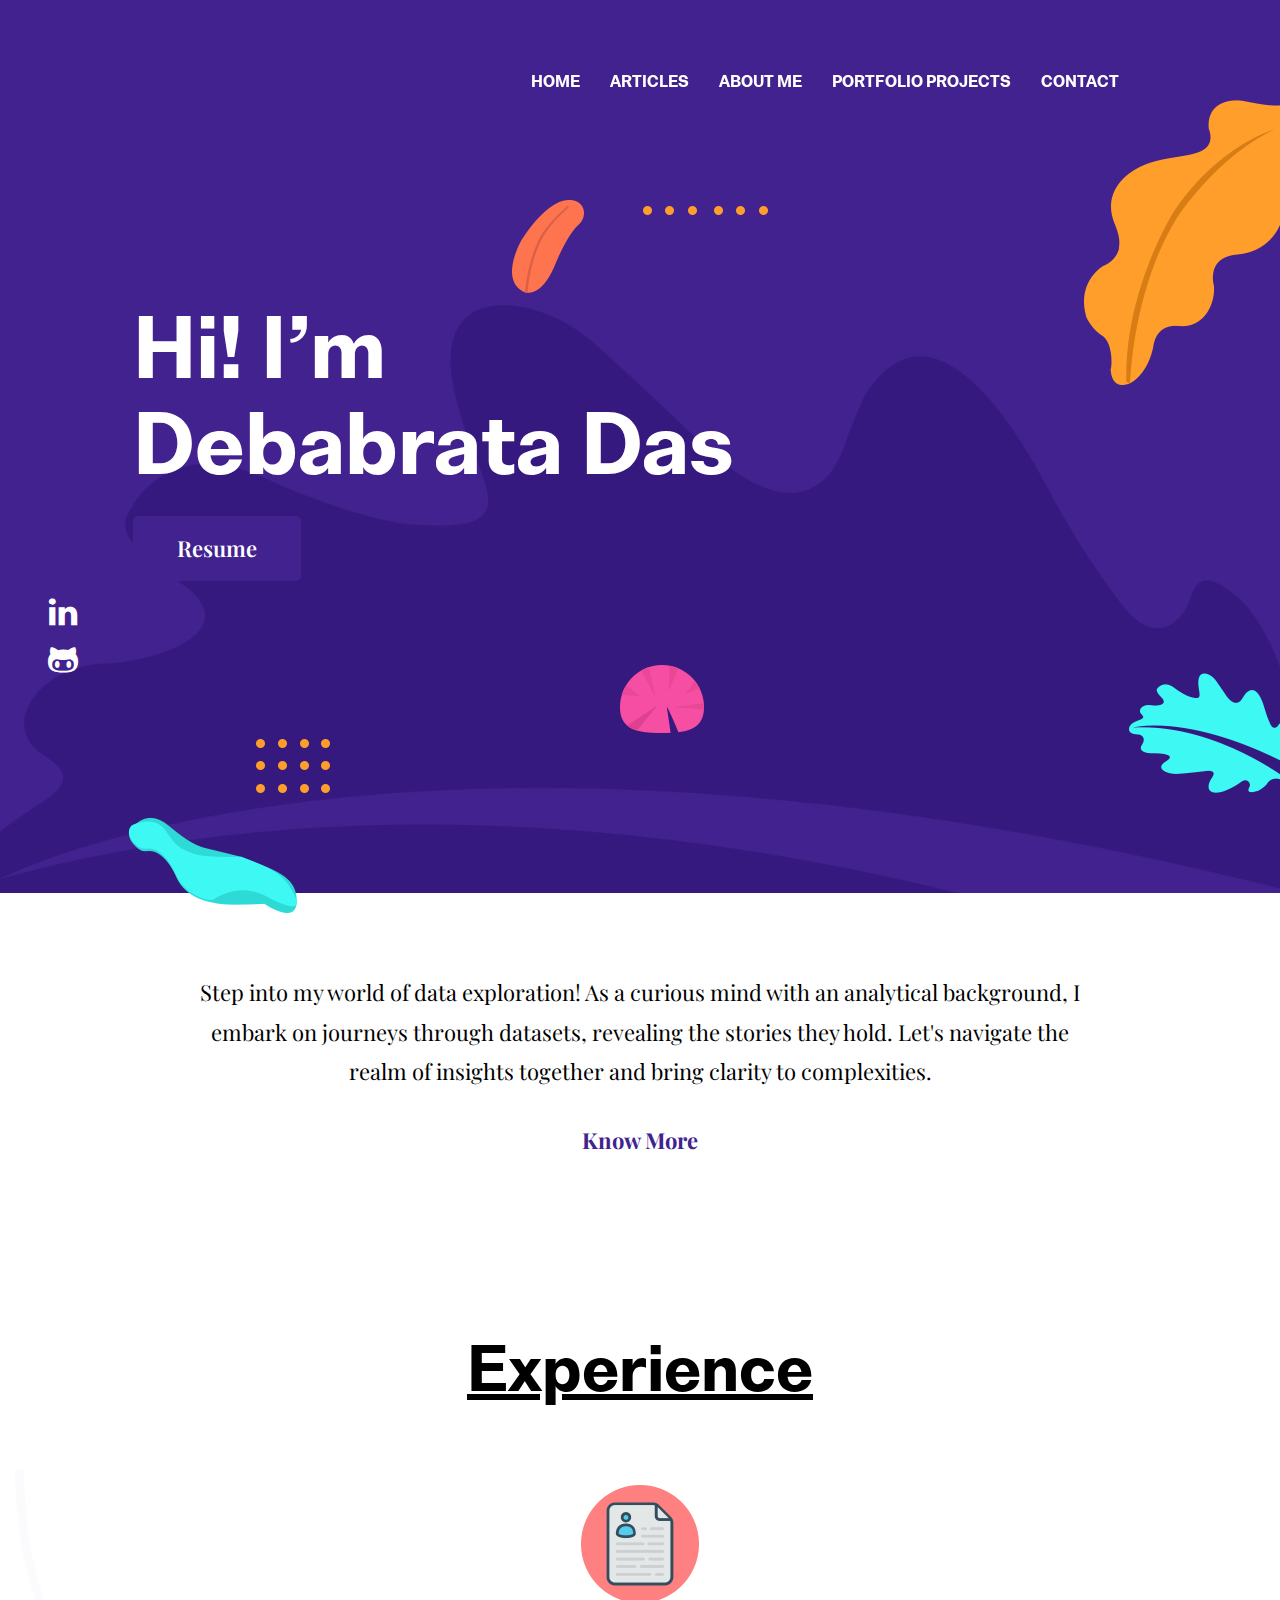
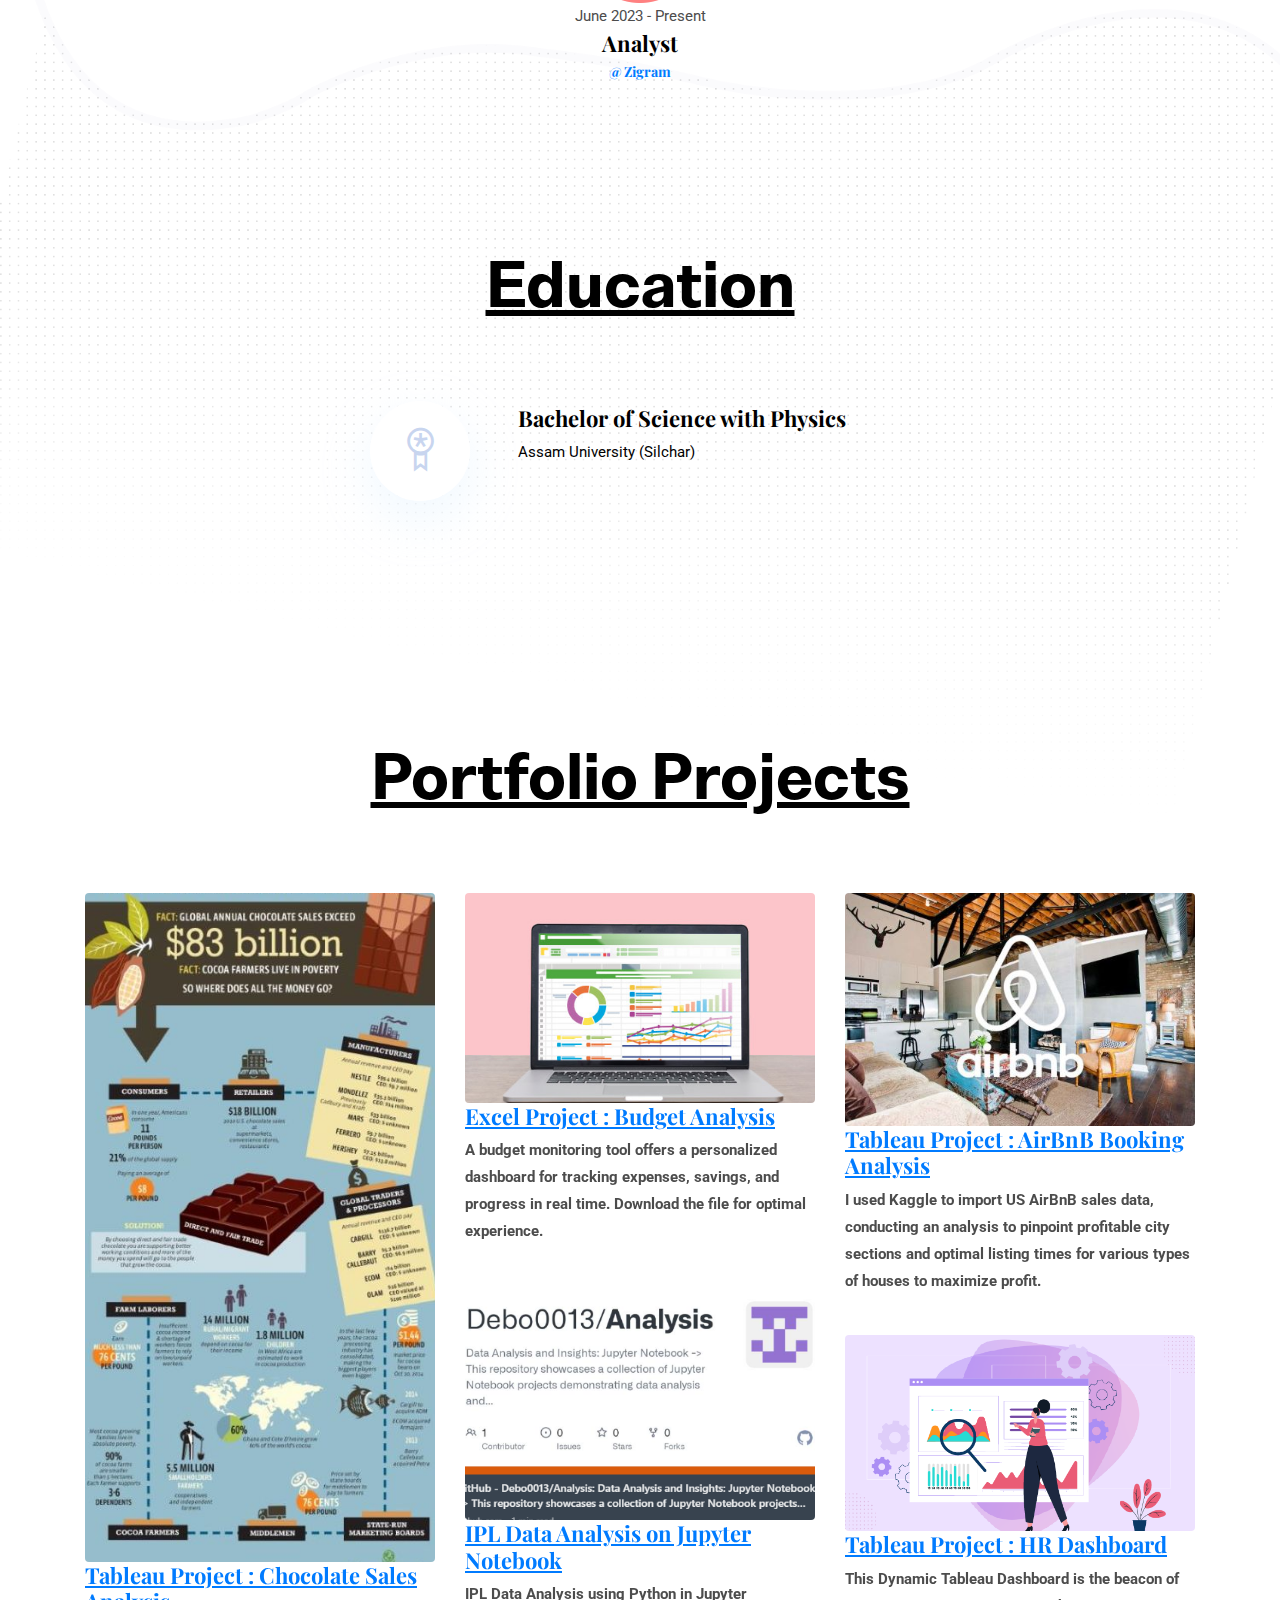
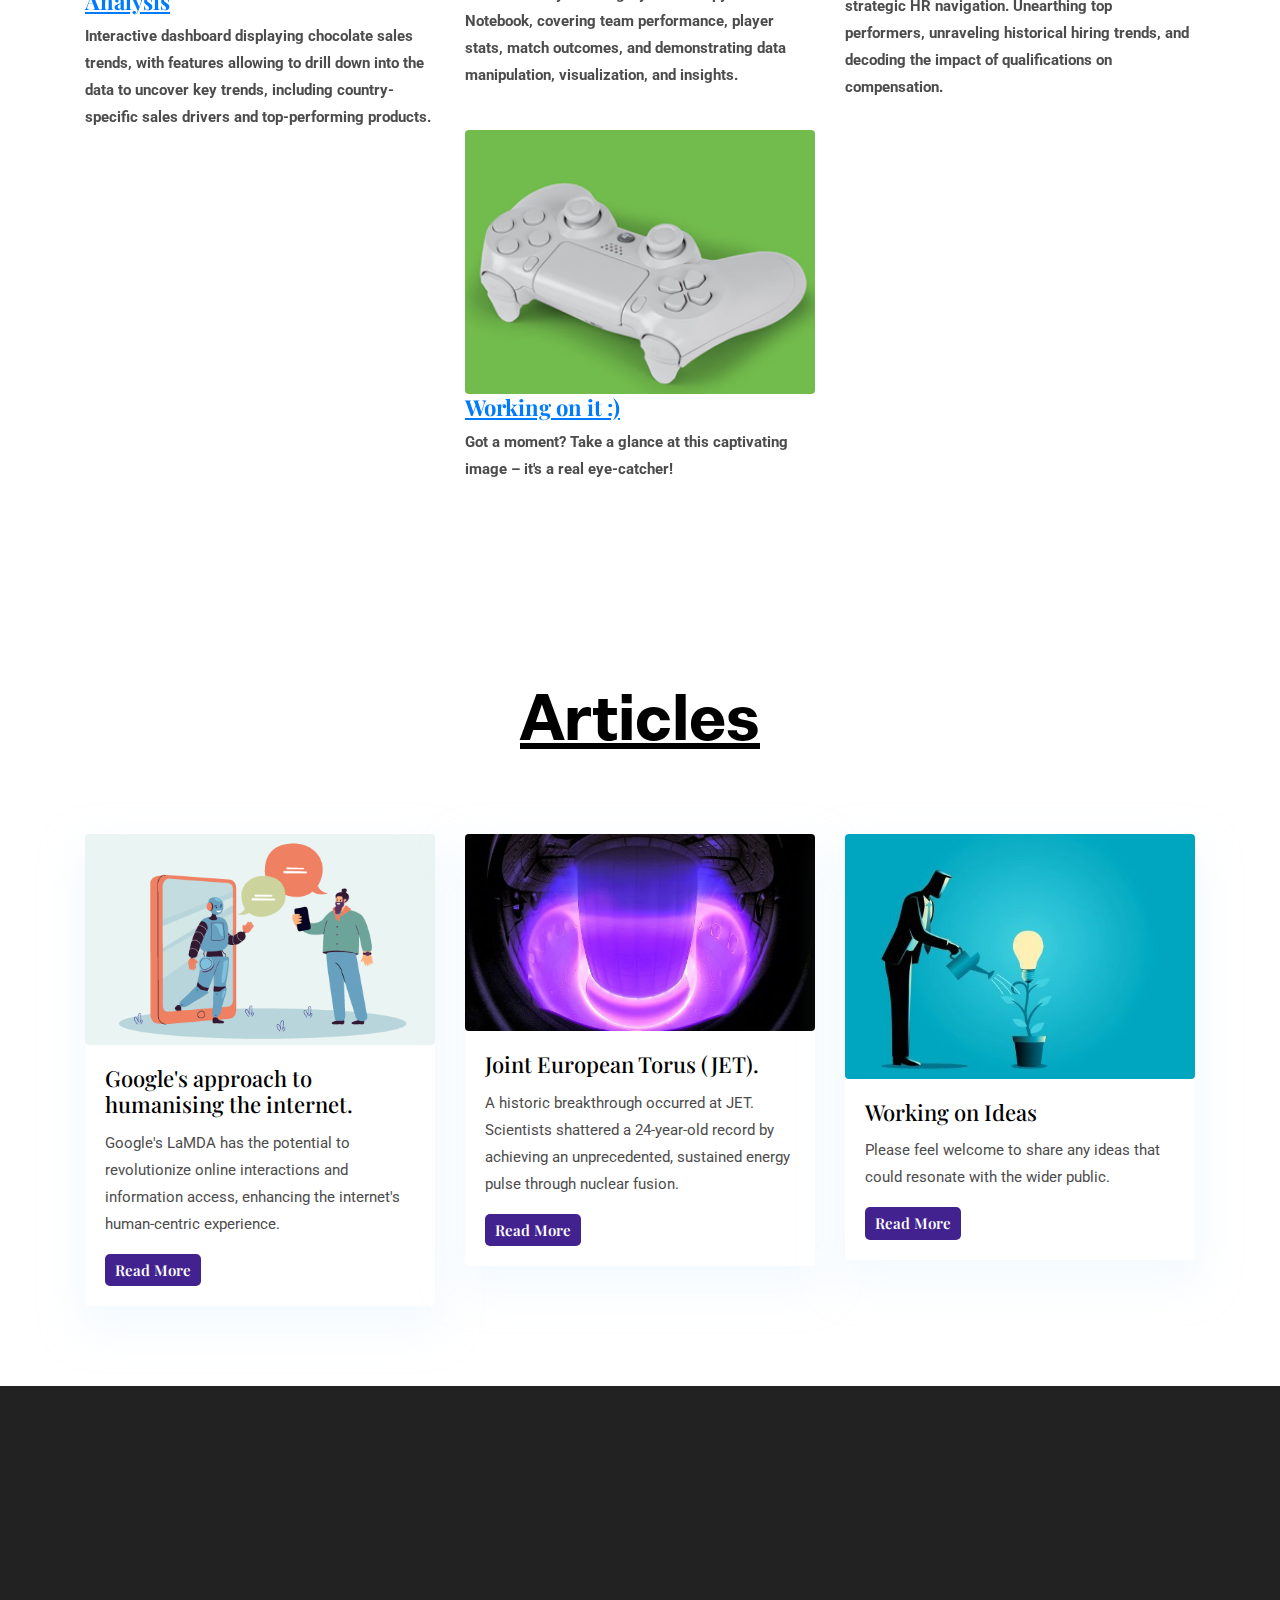
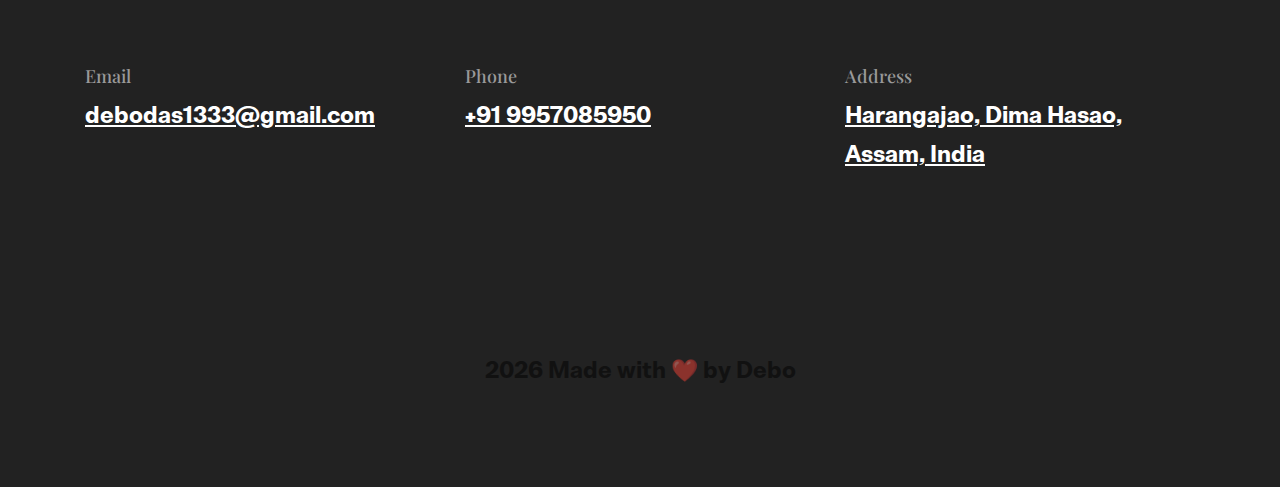
==== commit 35264641: "Update index.html" ====
--- a/index.html
+++ b/index.html
@@ -345,17 +345,19 @@
       </div>
     </div>
   </div>
-  <div class="container">
-    <div class="row">
-      <div class="col-lg-10 mx-auto text-center">
-        <p class="text-white font-secondary paragraph-lg">
-          <script>
-            document.write('&copy; ' + new Date().getFullYear() + ' All rights reserved. Made with ❤️ by Debo');
-          </script>
-        </p>
-      </div>
-    </div>
-  </div>
+  <section class="section">
+    <div class="container">
+      <div class="row">
+        <div class="col-lg-10 mx-auto text-center">
+          <p class="text-black-50 font-tertiary paragraph-lg" style="font-family: Georgia, 'Times New Roman', Times, serif;">
+            <script>
+              document.write(new Date().getFullYear() + ' Made with ❤️ by Debo');
+            </script>
+          </p>
+        </div>
+      </div>
+    </div>
+  </section>
 </footer>
 <!-- /footer -->
 
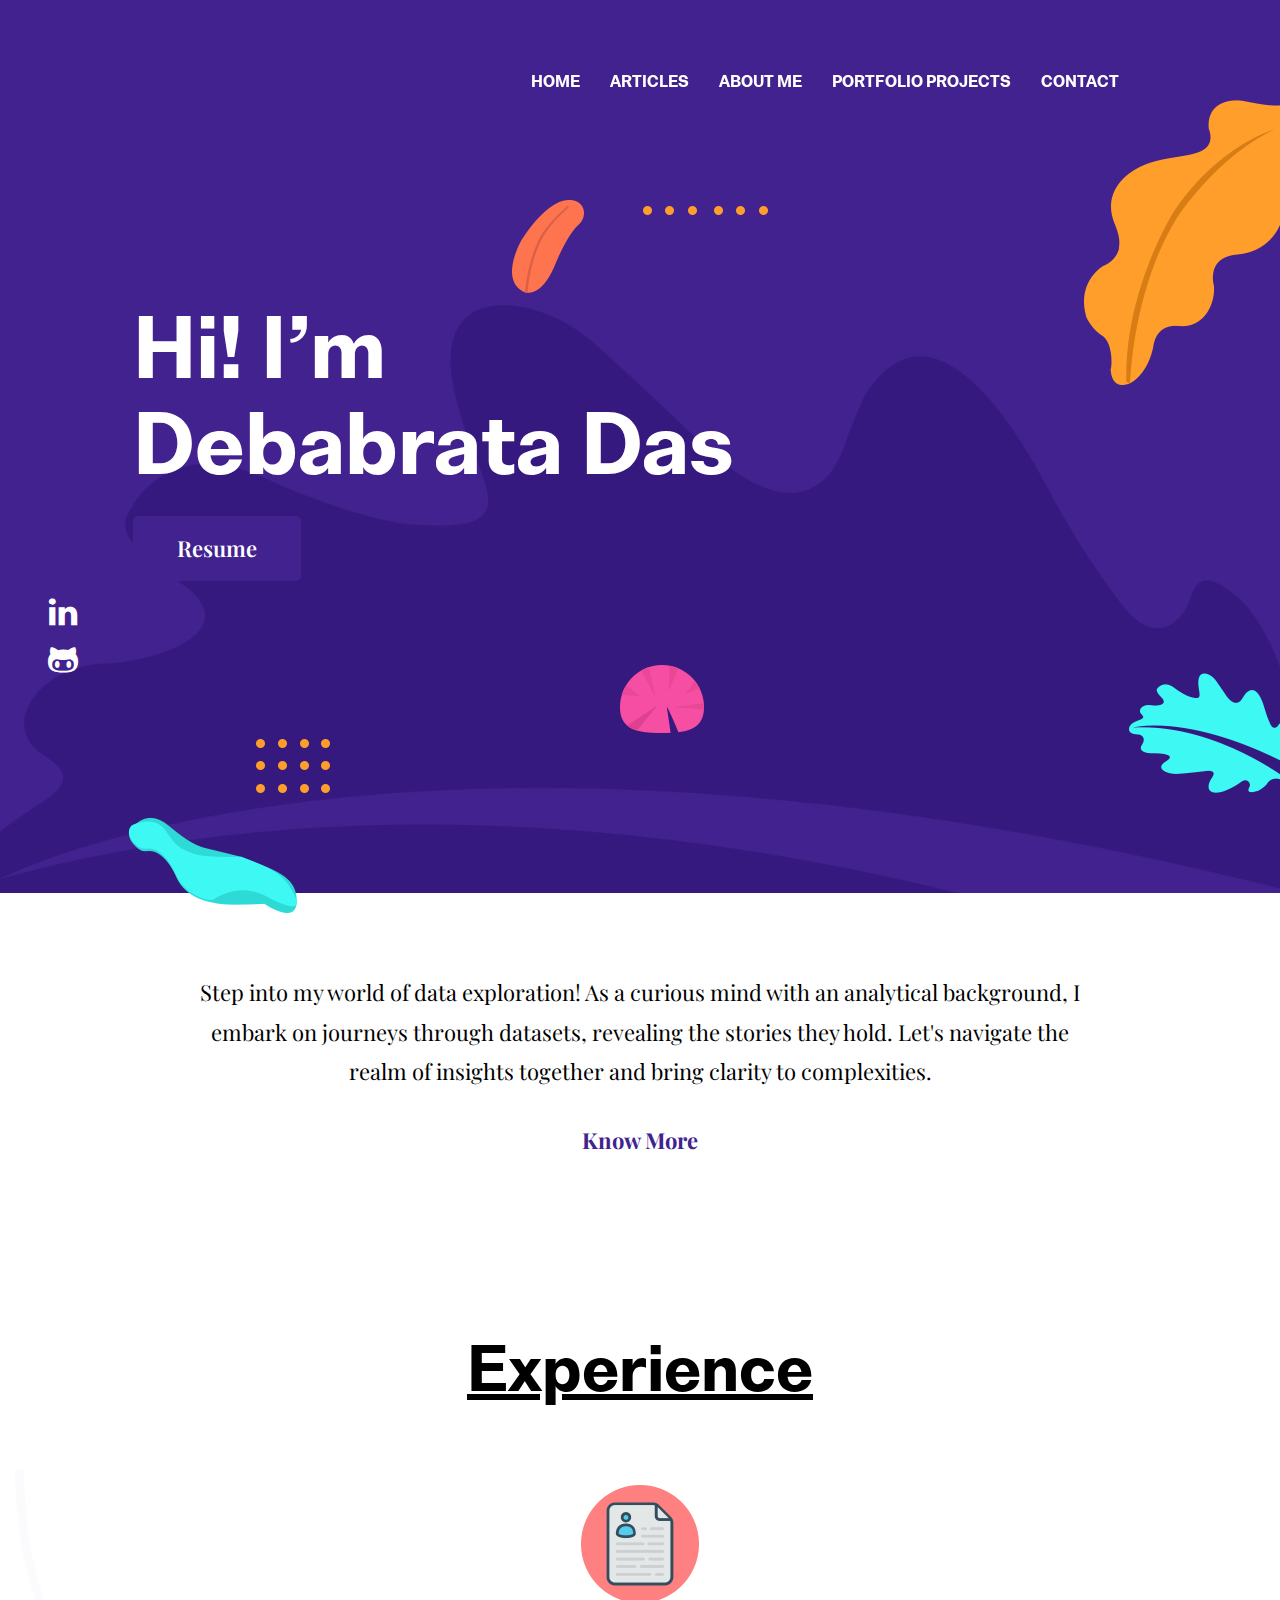
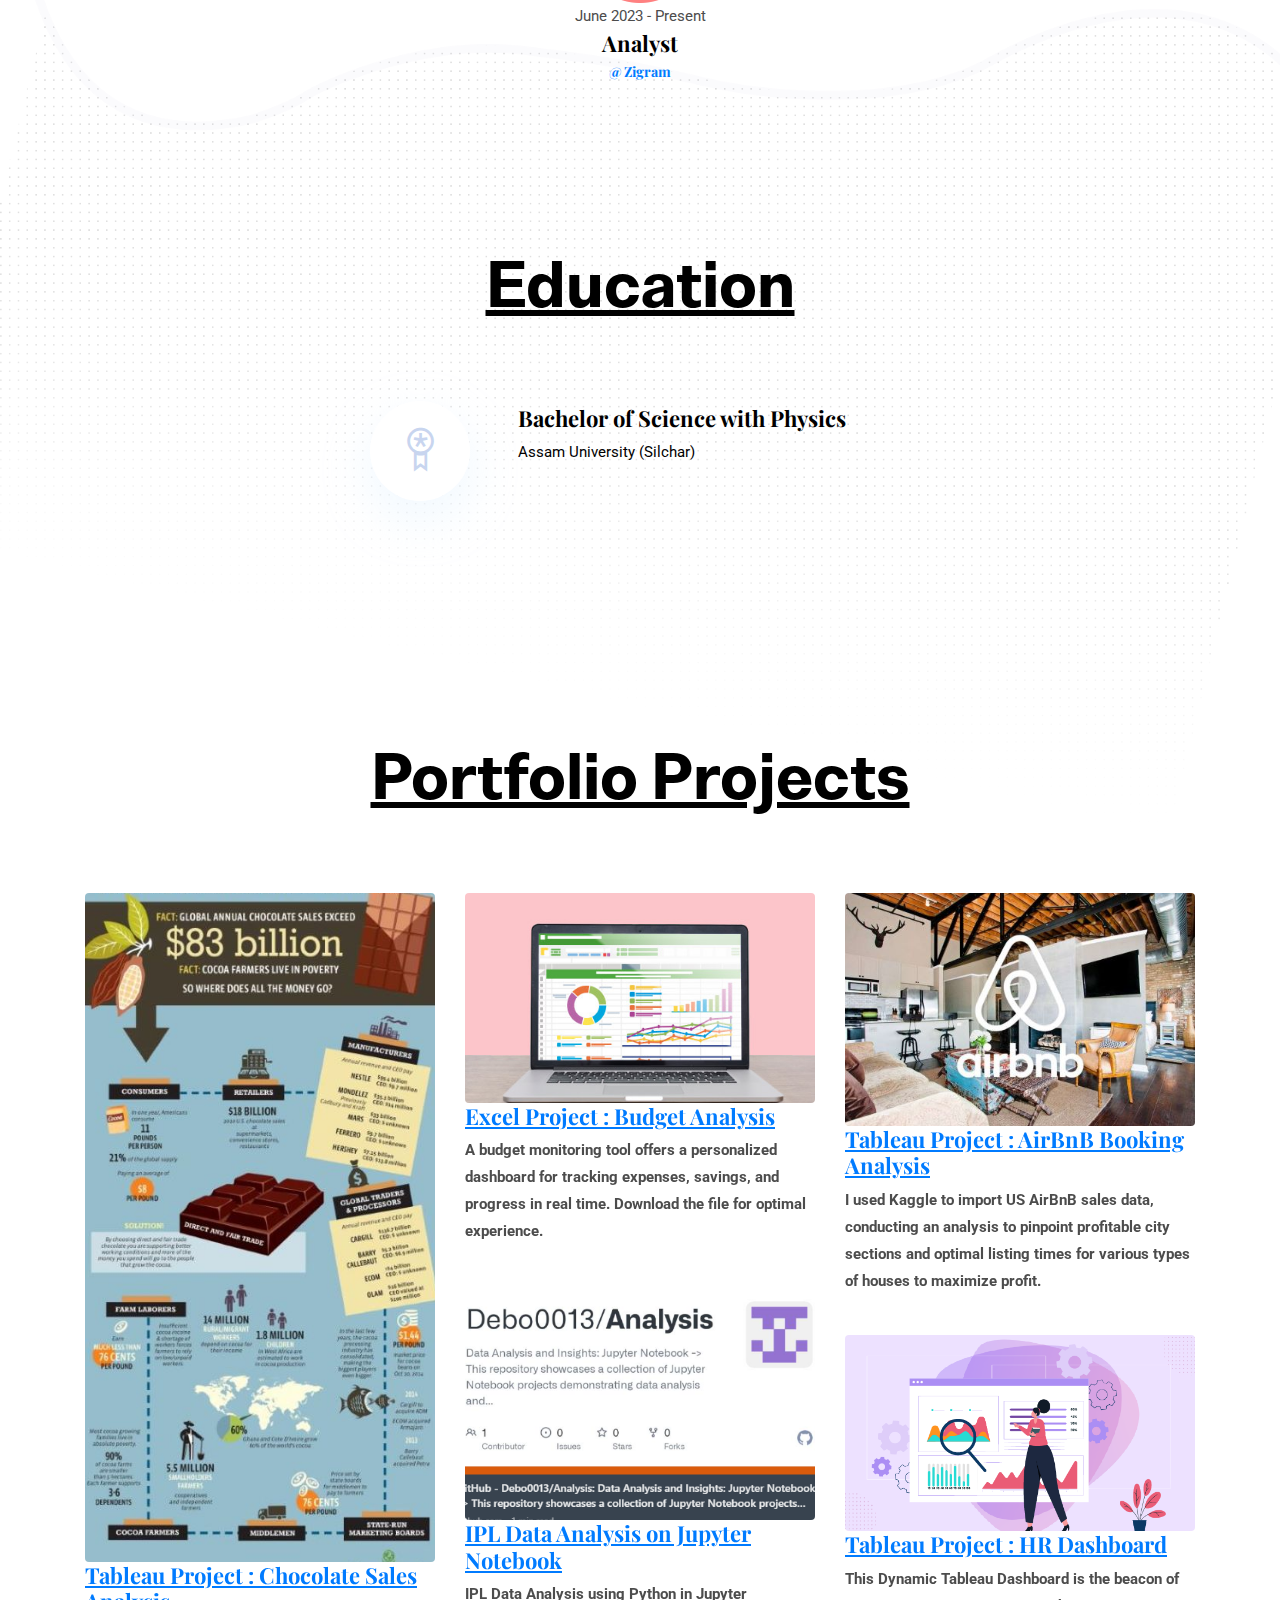
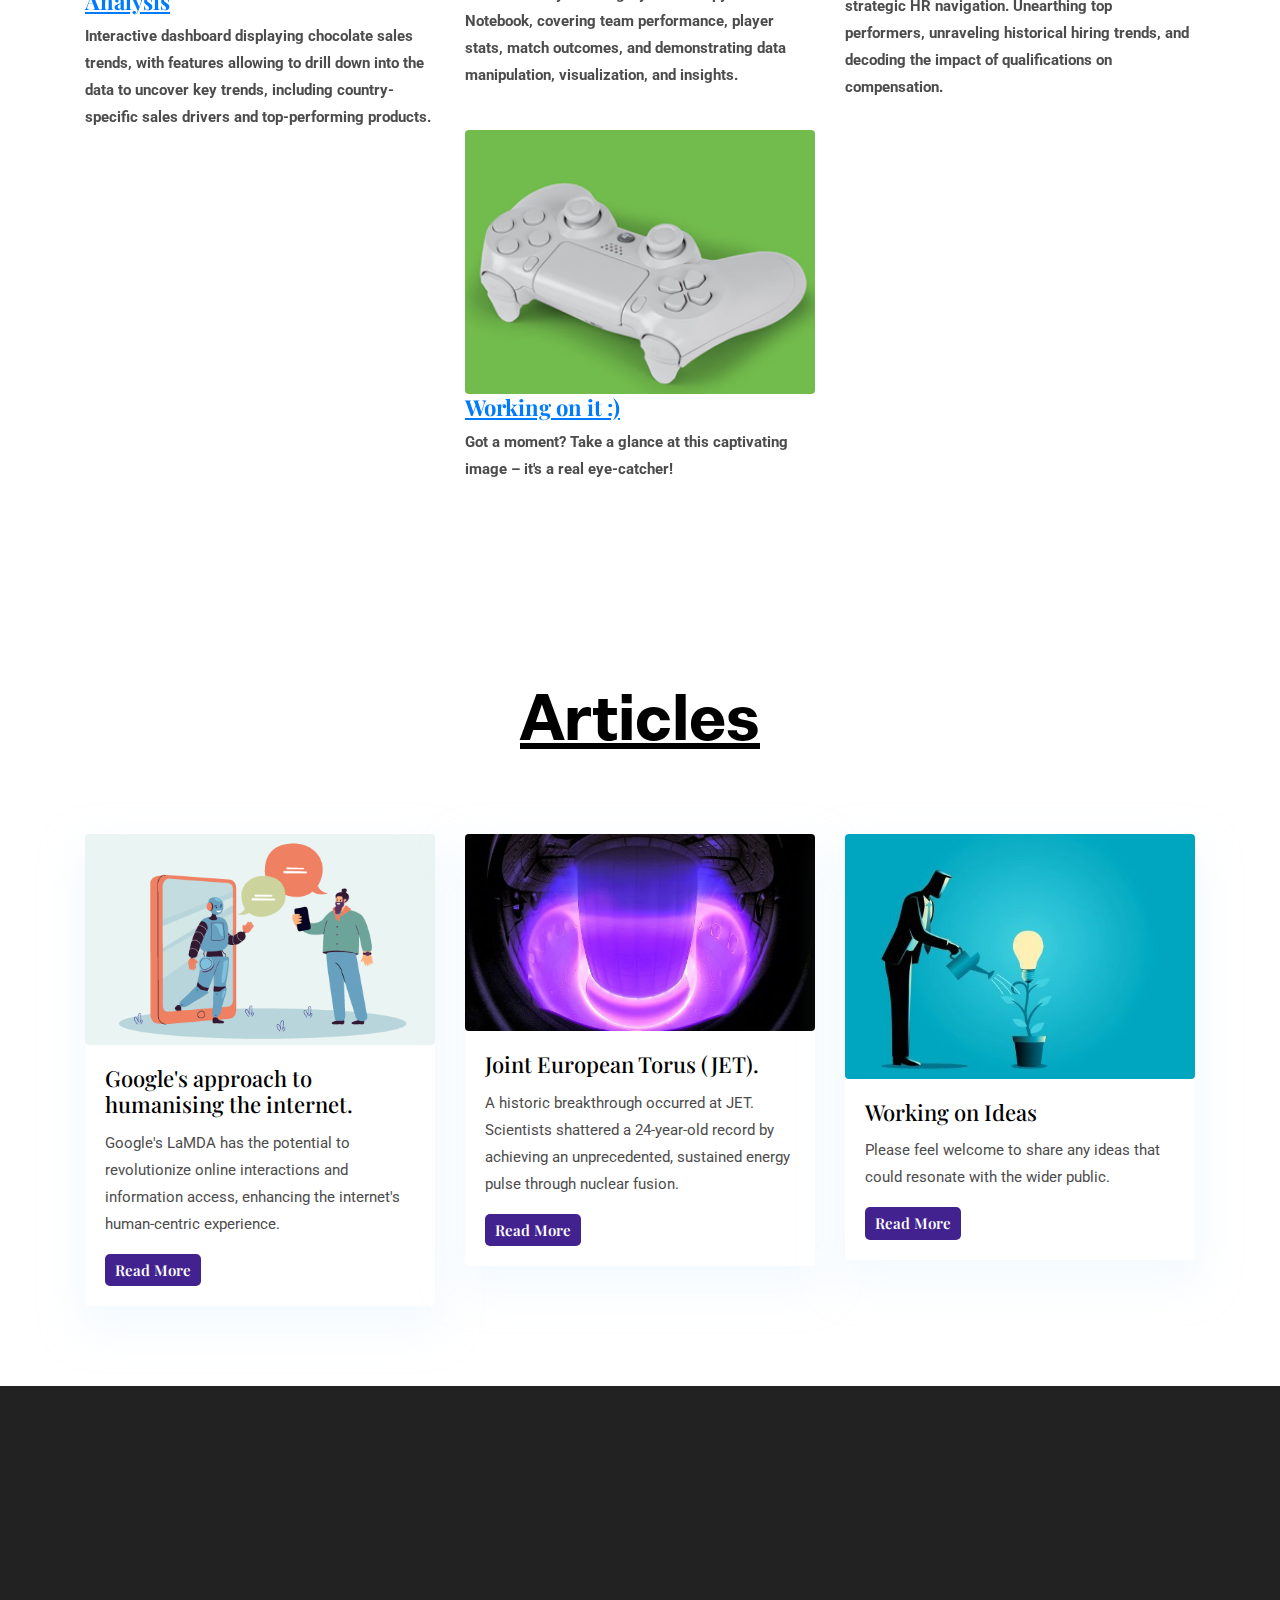
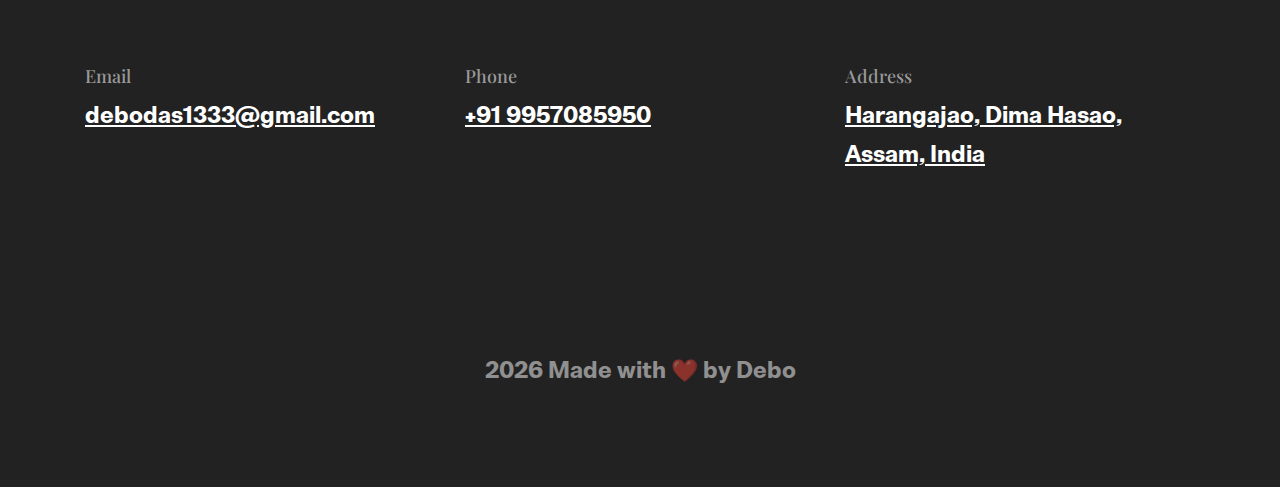
==== commit 63a23219: "Update index.html" ====
--- a/index.html
+++ b/index.html
@@ -349,7 +349,7 @@
     <div class="container">
       <div class="row">
         <div class="col-lg-10 mx-auto text-center">
-          <p class="text-black-50 font-tertiary paragraph-lg" style="font-family: Georgia, 'Times New Roman', Times, serif;">
+          <p class="text-white-50 font-tertiary paragraph-lg" style="font-family: Georgia, 'Times New Roman', Times, serif;">
             <script>
               document.write(new Date().getFullYear() + ' Made with ❤️ by Debo');
             </script>
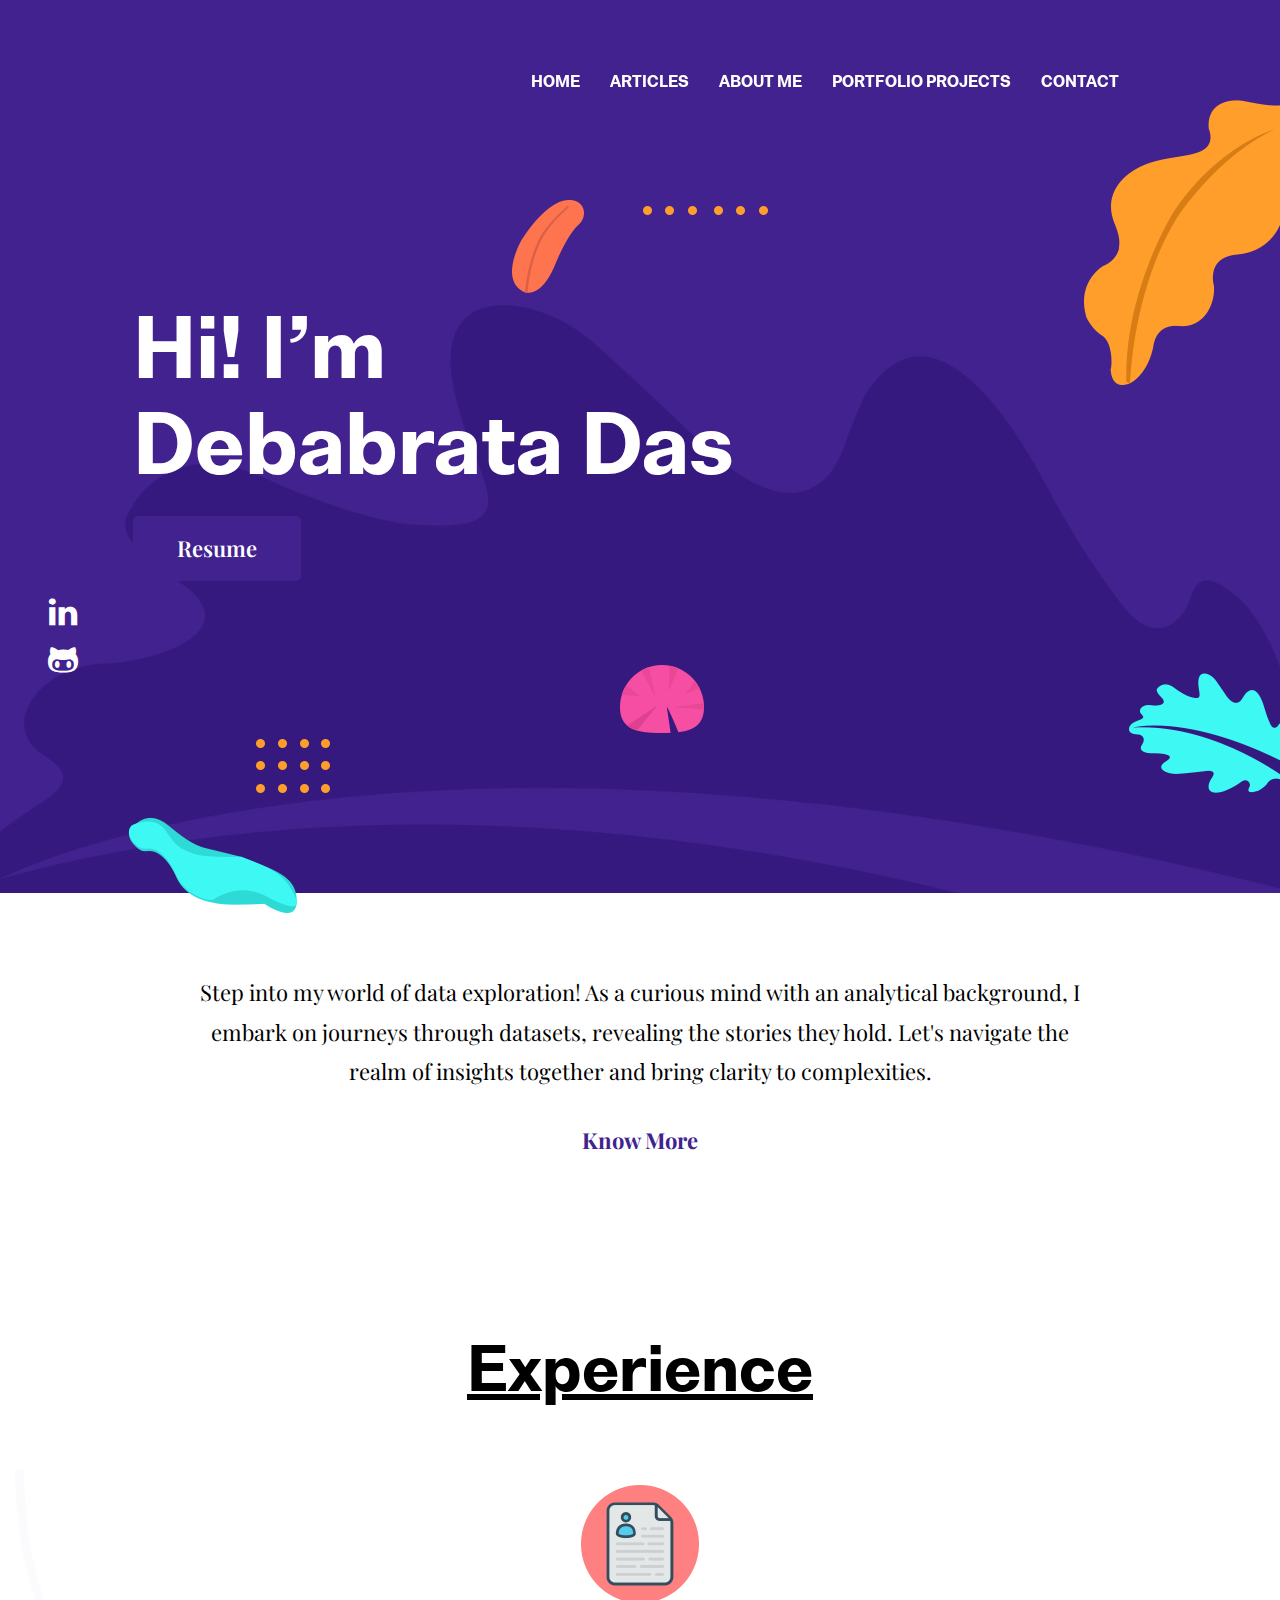
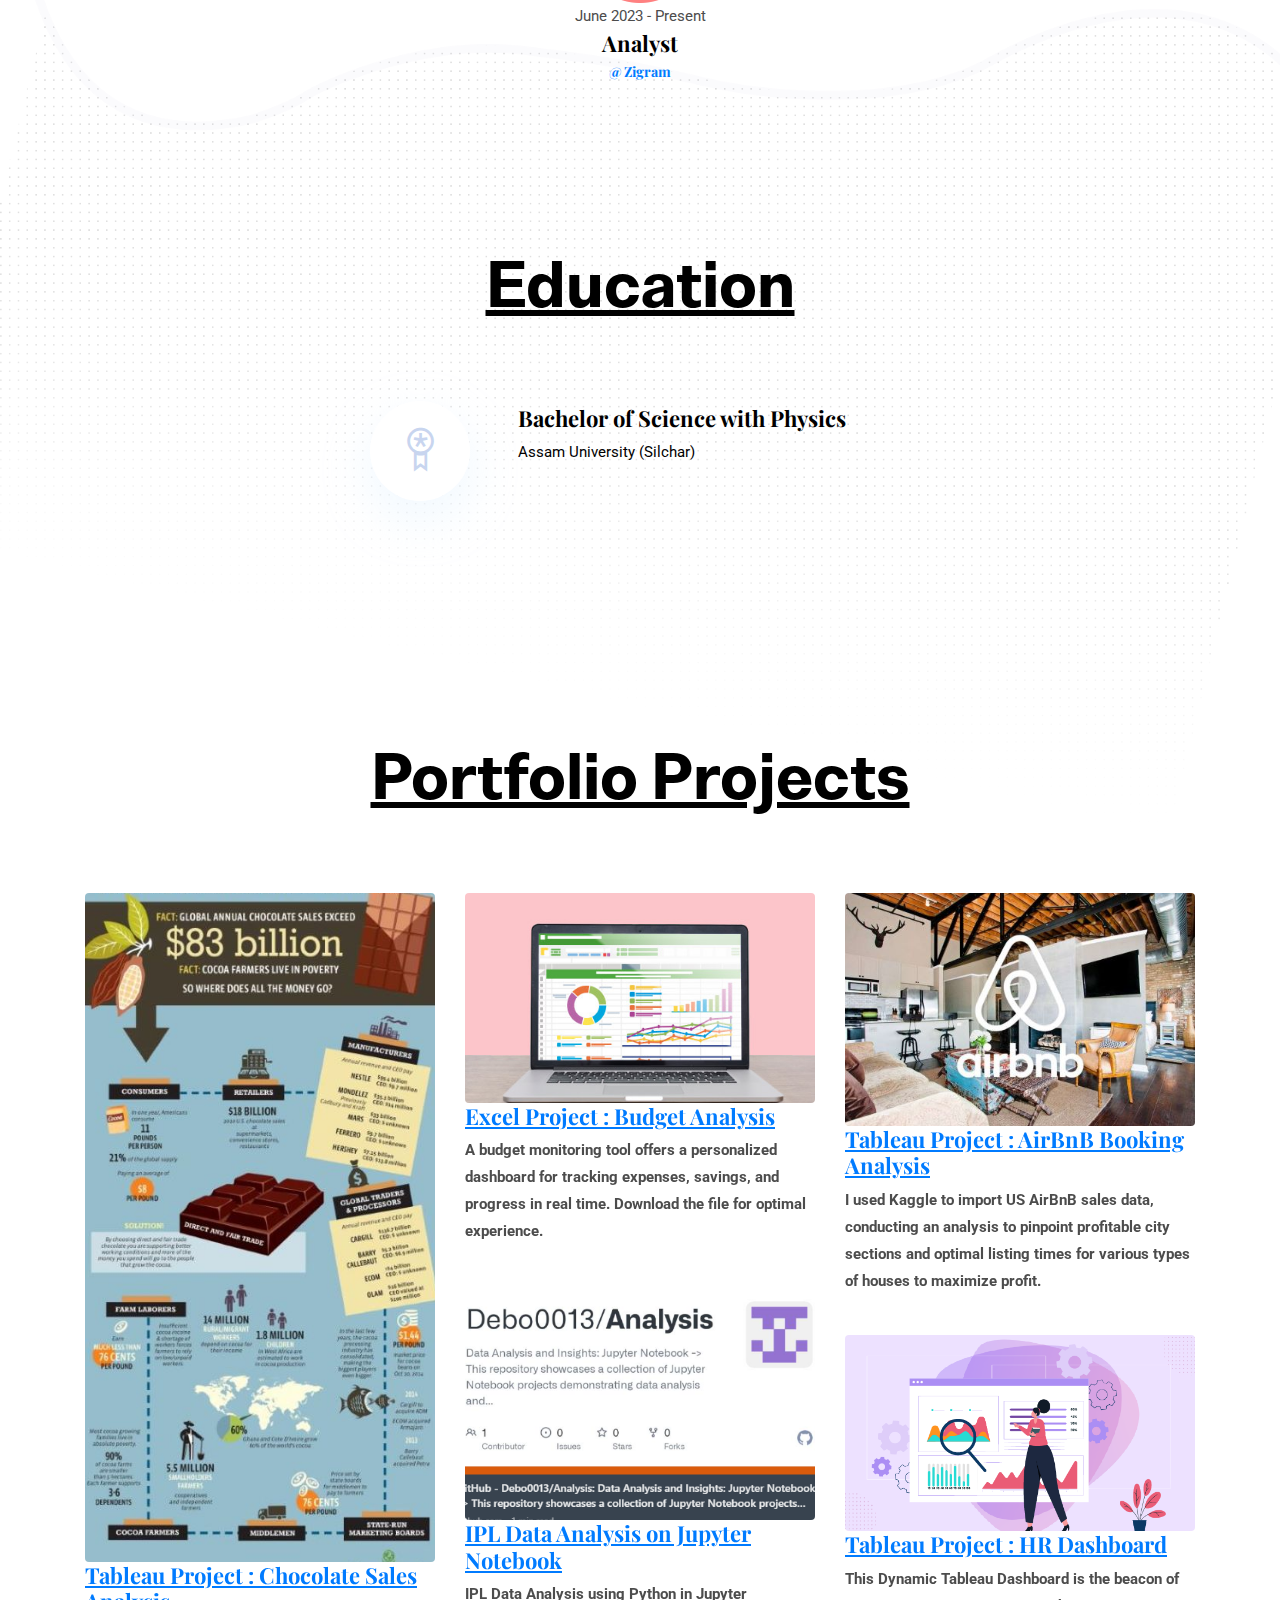
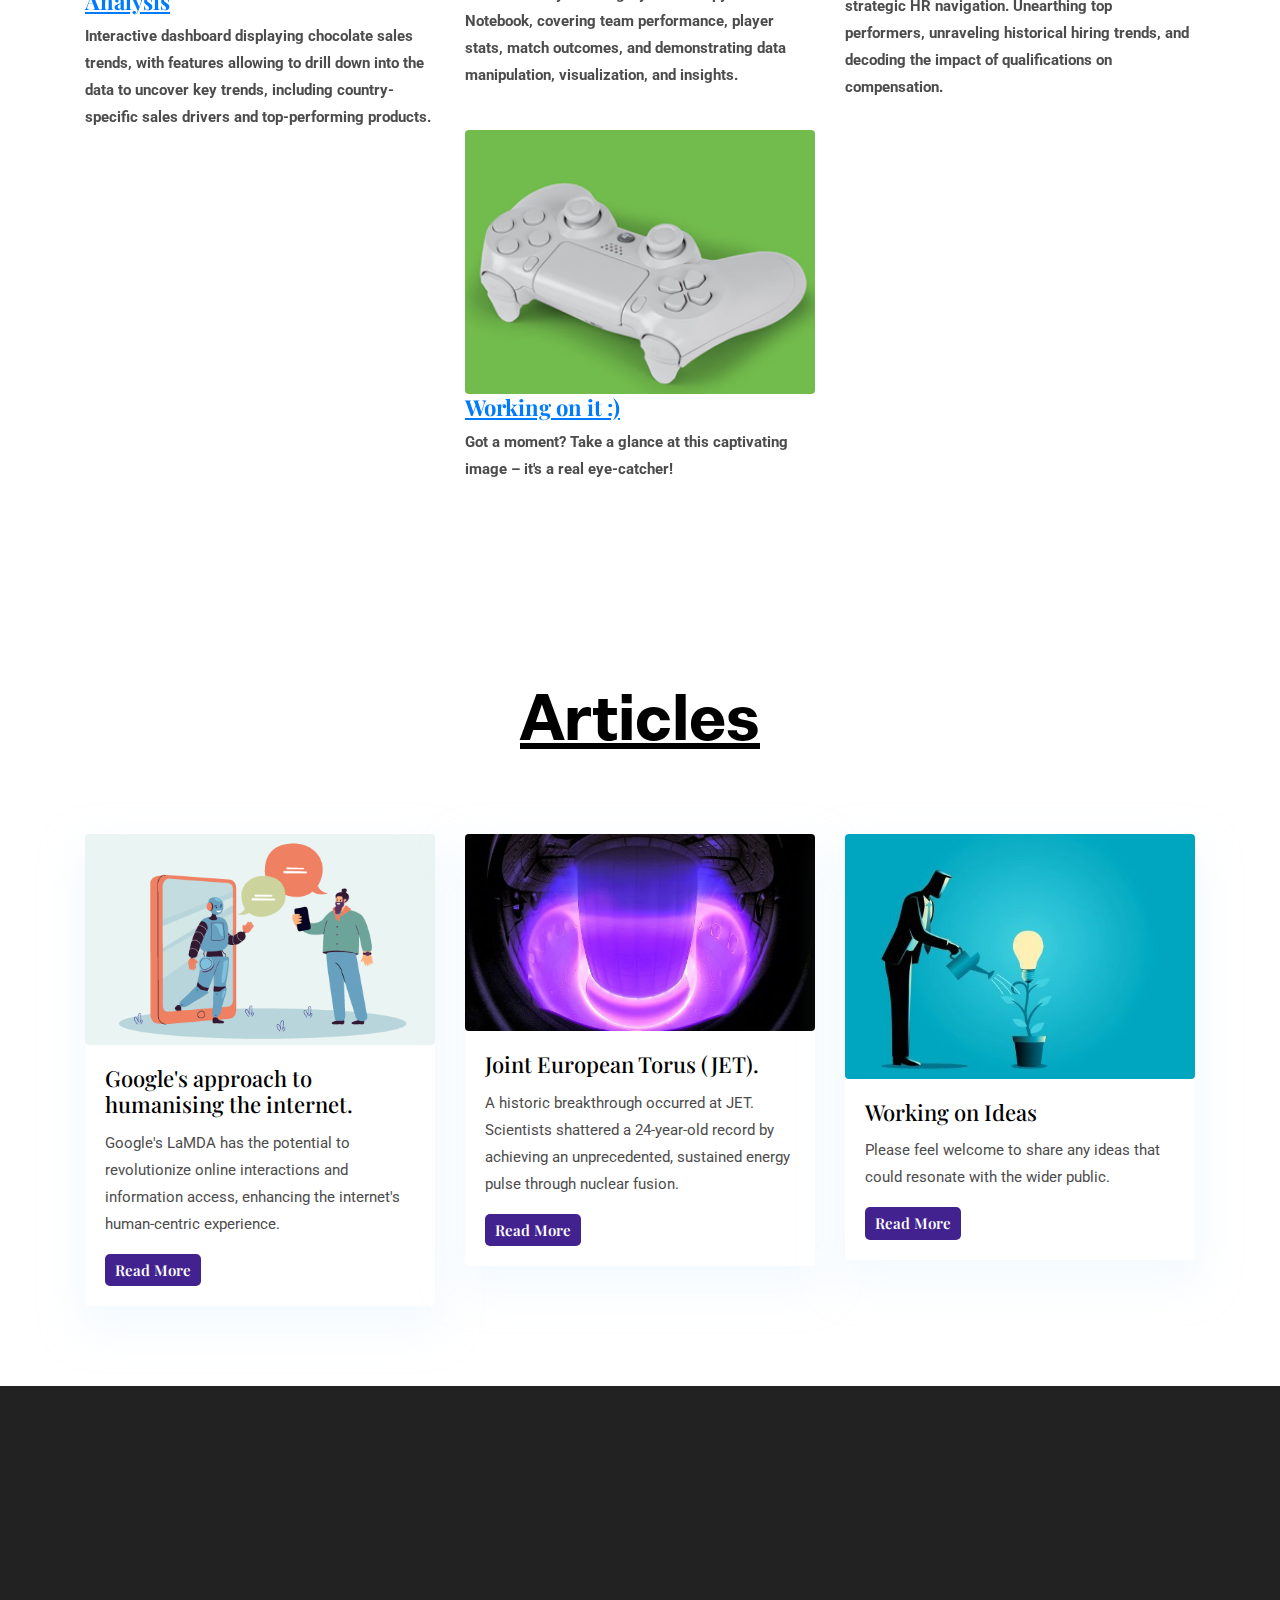
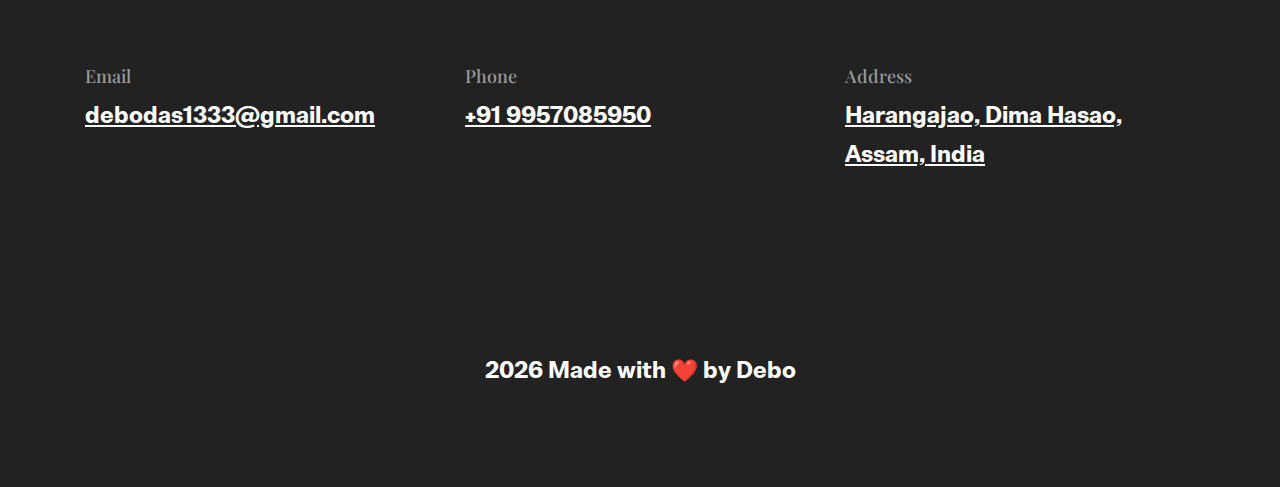
==== commit 8cd71f10: "Update index.html" ====
--- a/index.html
+++ b/index.html
@@ -349,7 +349,7 @@
     <div class="container">
       <div class="row">
         <div class="col-lg-10 mx-auto text-center">
-          <p class="text-white-50 font-tertiary paragraph-lg" style="font-family: Georgia, 'Times New Roman', Times, serif;">
+          <p class="text-white font-tertiary paragraph-lg" style="font-family: Georgia, 'Times New Roman', Times, serif;">
             <script>
               document.write(new Date().getFullYear() + ' Made with ❤️ by Debo');
             </script>
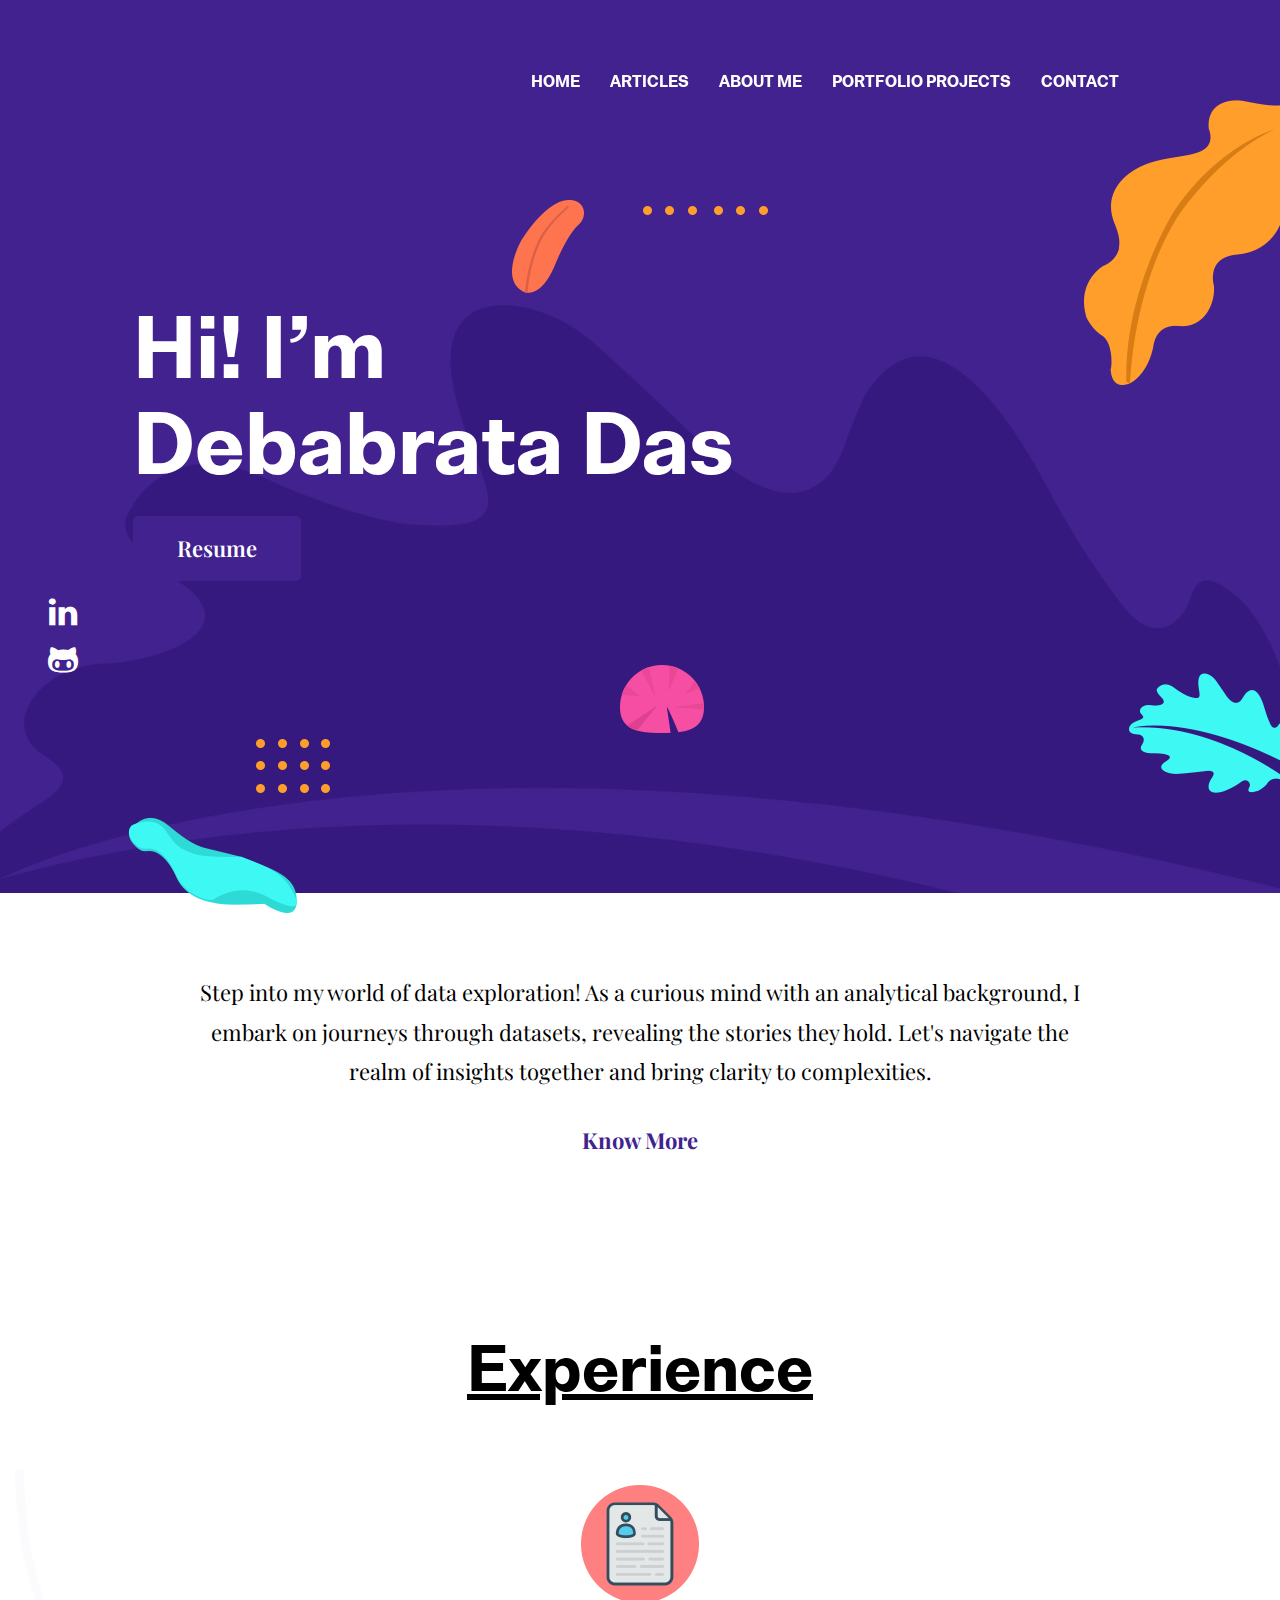
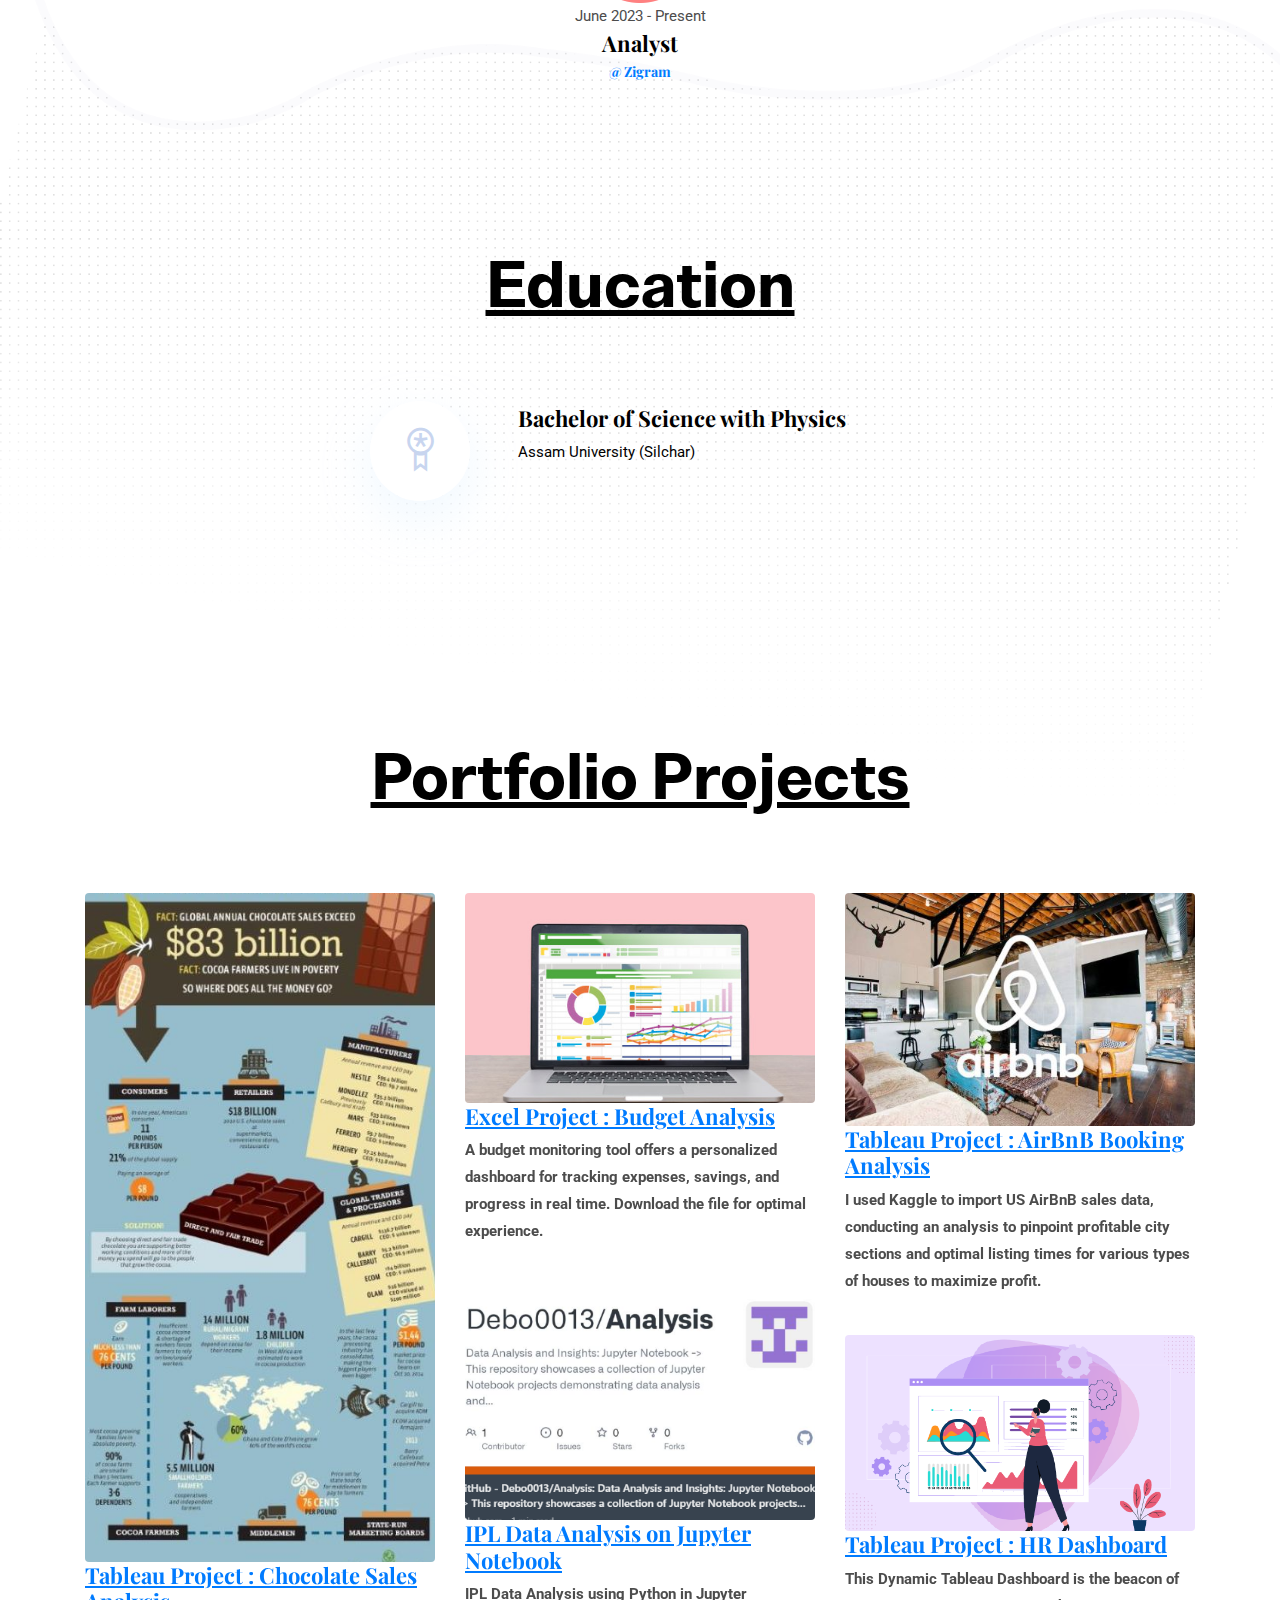
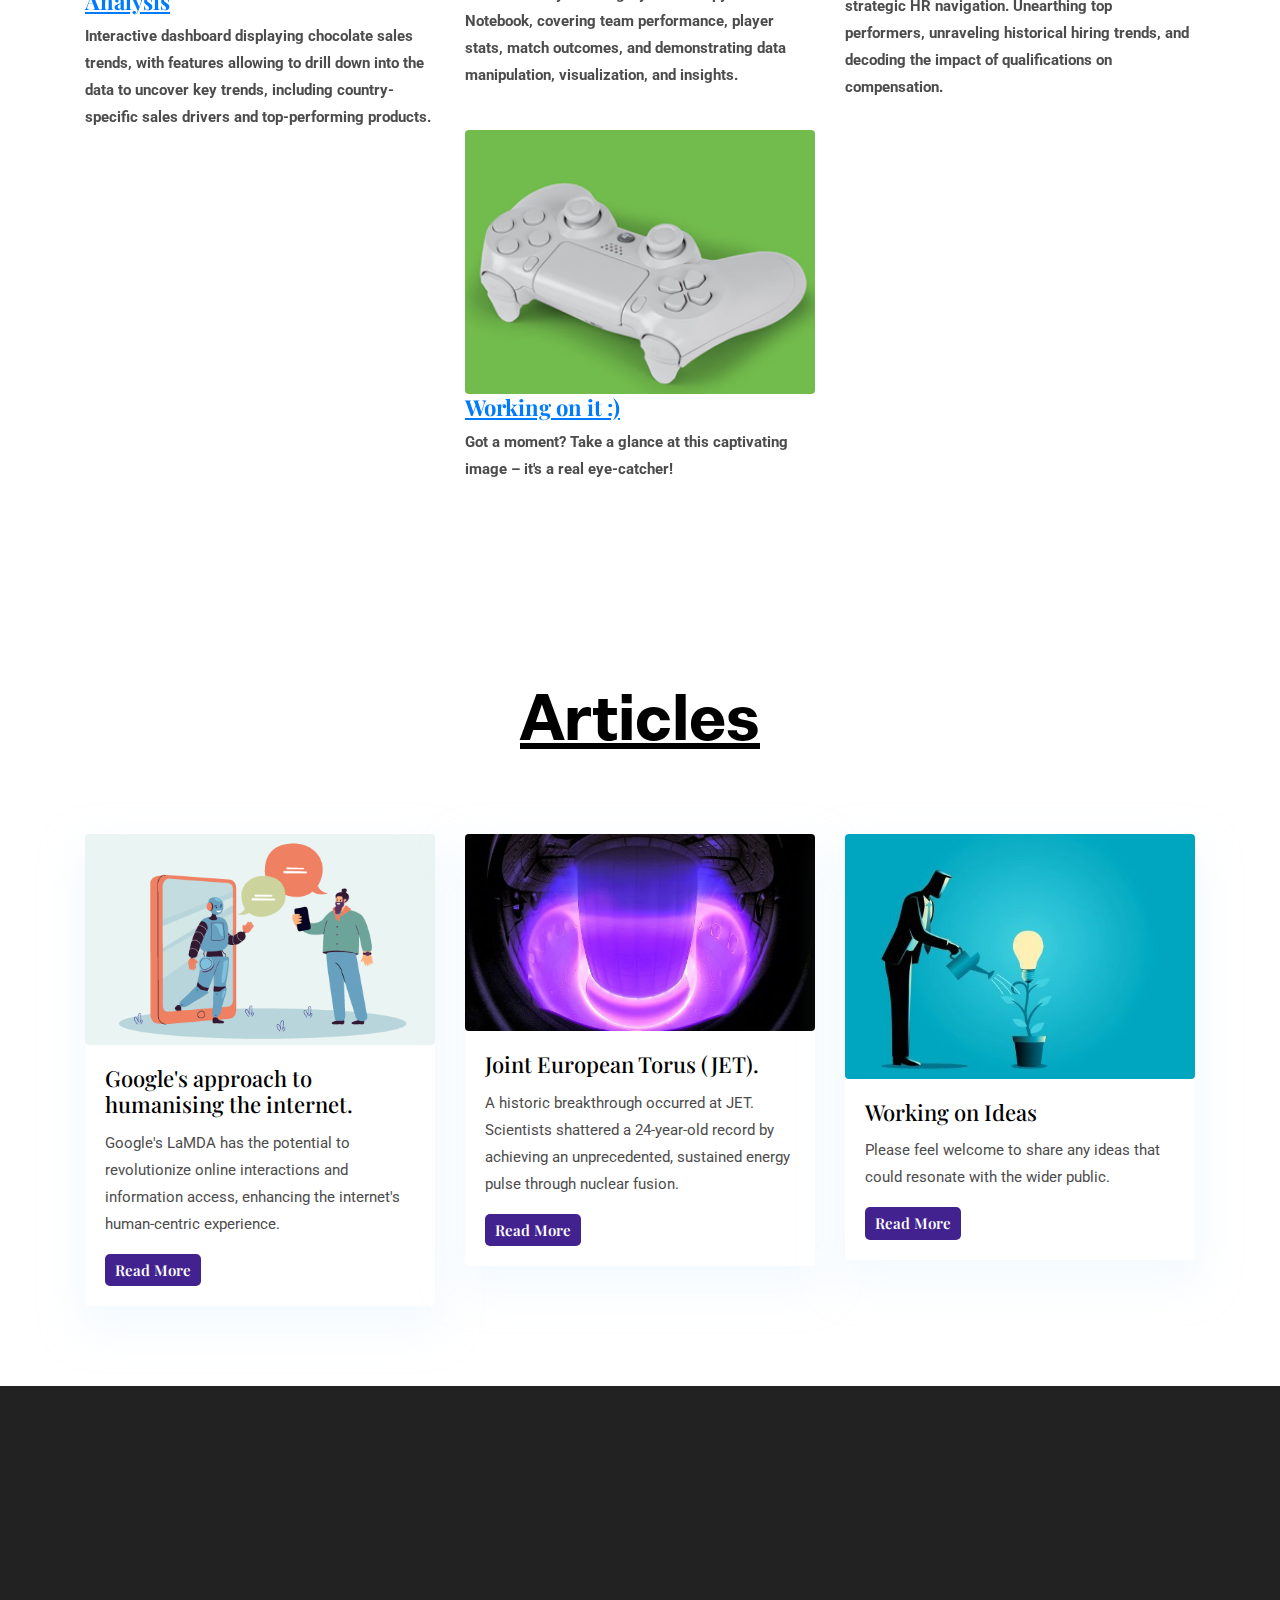
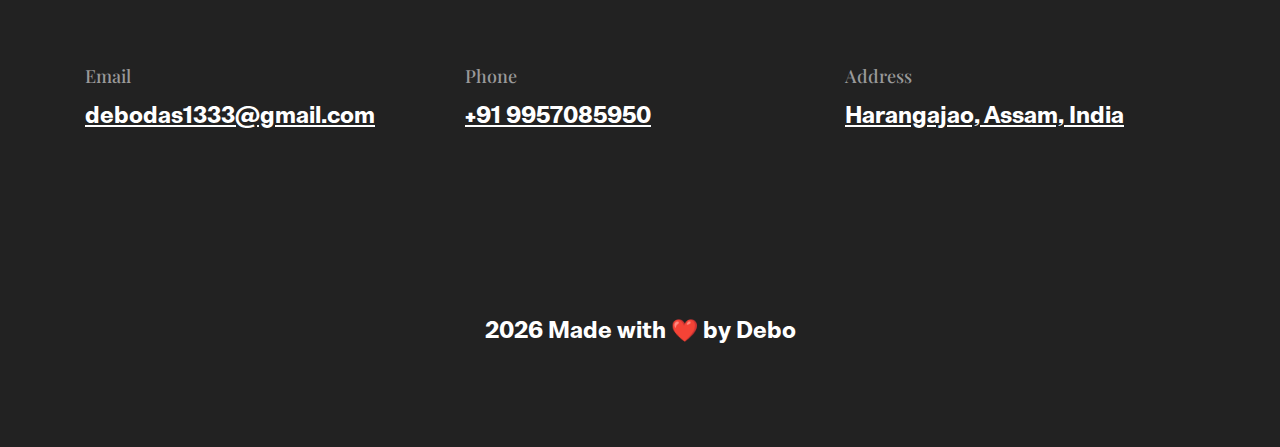
==== commit 05632bec: "Update index.html" ====
--- a/index.html
+++ b/index.html
@@ -340,7 +340,7 @@
         </div>
         <div class="col-md-4">
           <h5 class="text-light">Address</h5>
-          <p class="text-white paragraph-lg font-tertiary"><u>Harangajao, Dima Hasao, Assam, India</u></p>
+          <p class="text-white paragraph-lg font-tertiary"><u>Harangajao, Assam, India</u></p>
         </div>
       </div>
     </div>
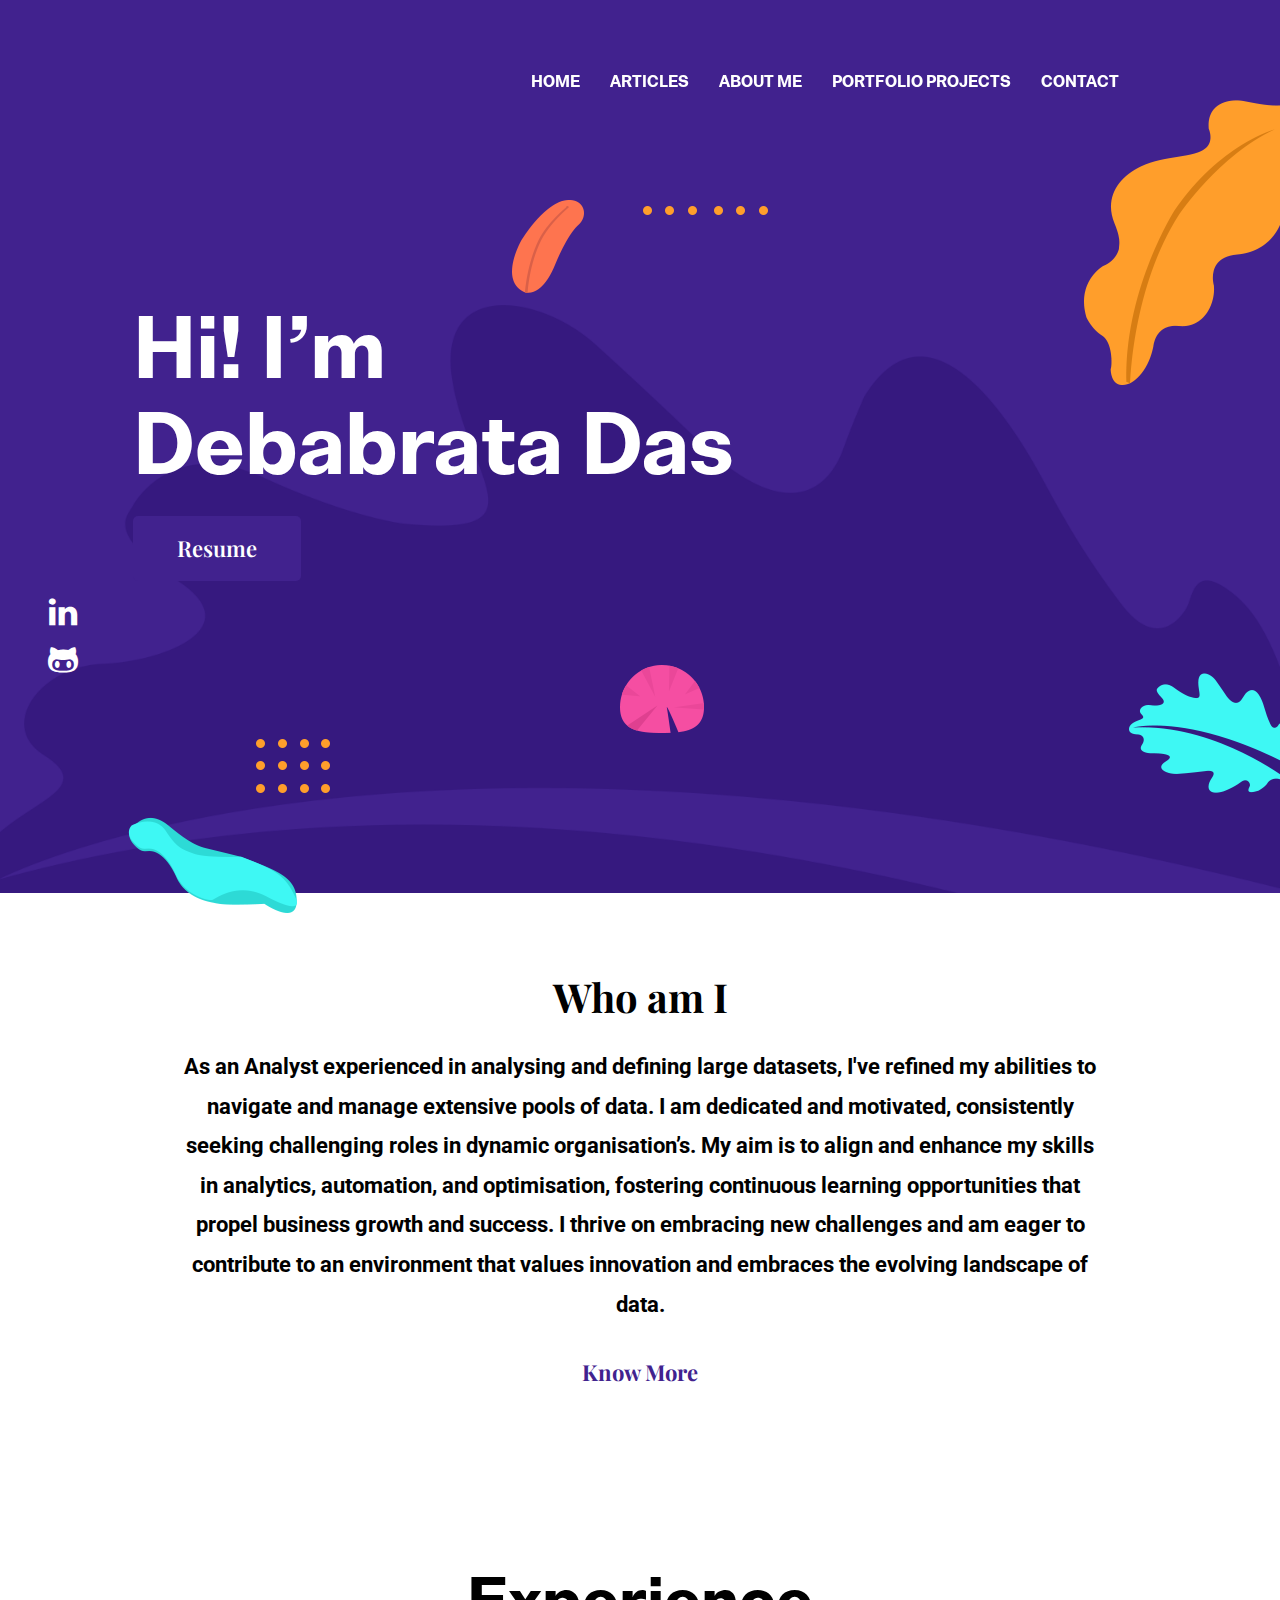
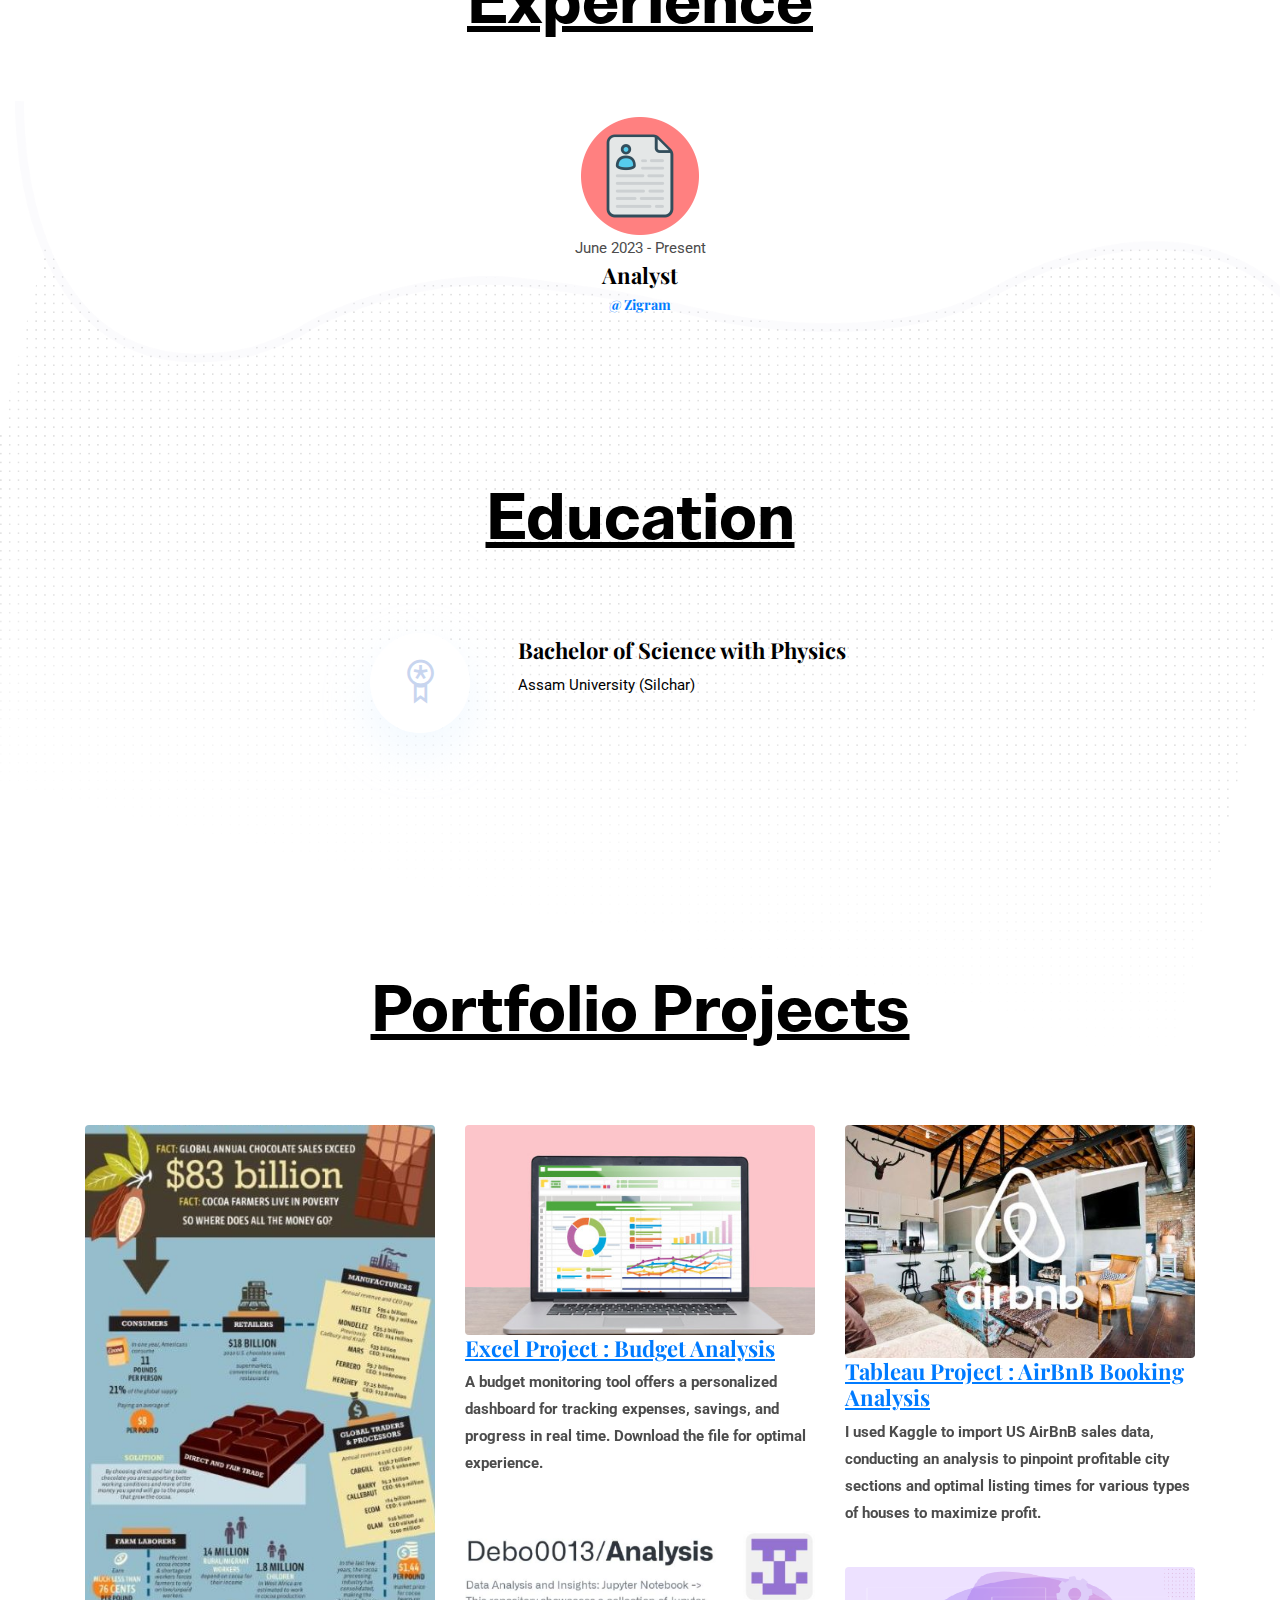
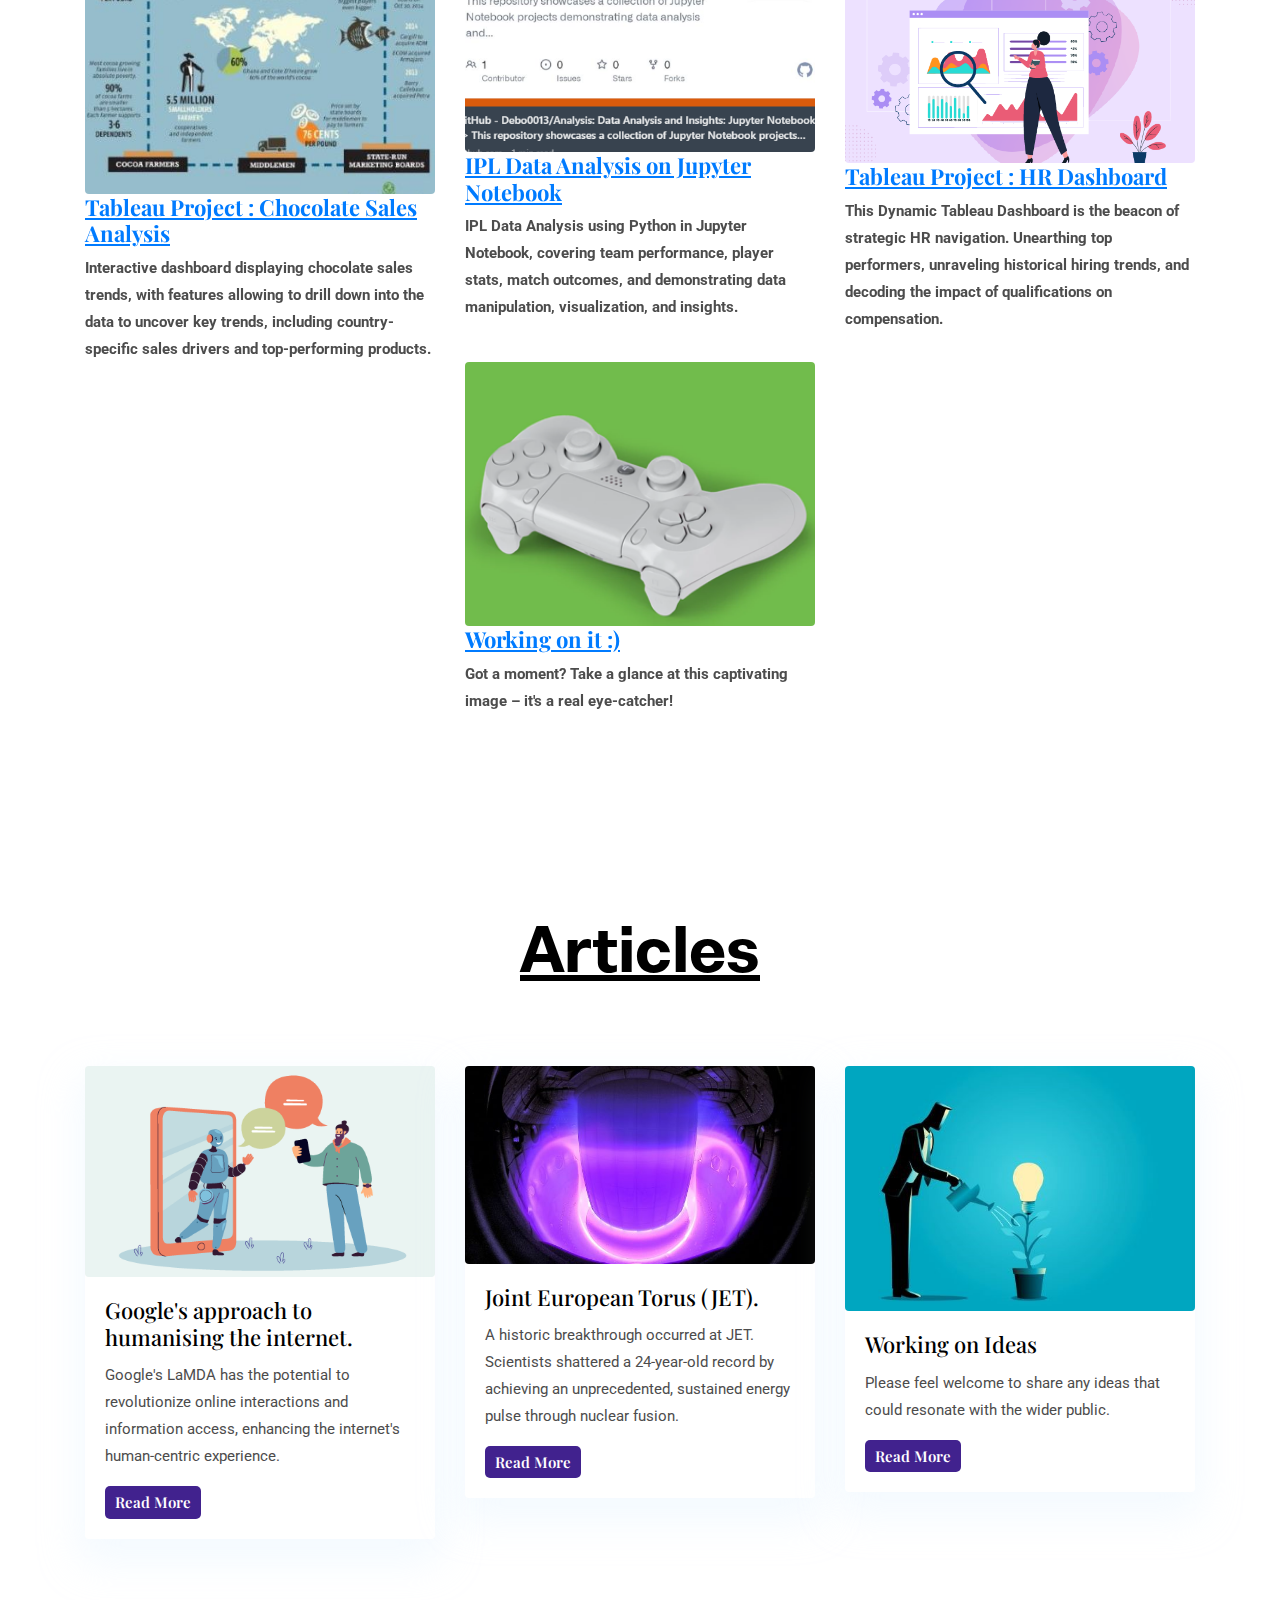
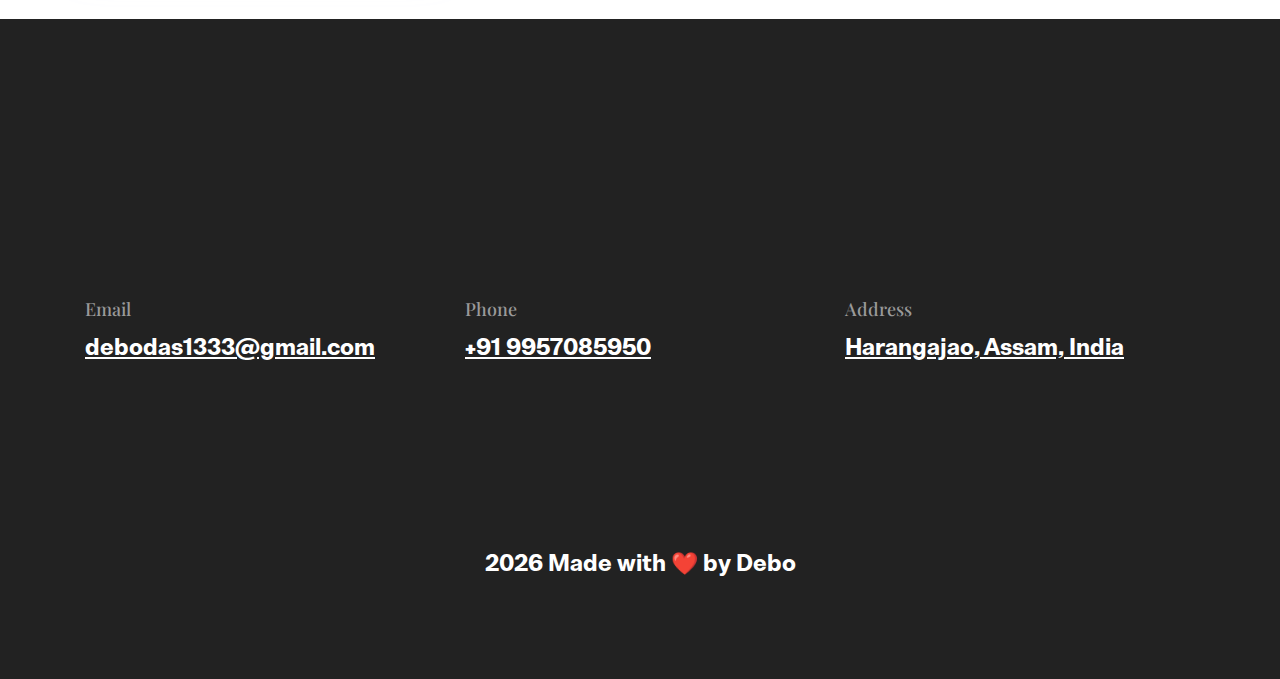
==== commit 3ef6e5ae: "Update index.html" ====
--- a/index.html
+++ b/index.html
@@ -114,9 +114,13 @@
   <div class="container">
     <div class="row">
       <div class="col-lg-10 mx-auto text-center">
-        <p class="font-secondary paragraph-lg text-dark">Step into my world of data exploration! 
-          As a curious mind with an analytical background, I embark on journeys through datasets, revealing the stories they hold. 
-          Let's navigate the realm of insights together and bring clarity to complexities.</p>
+        <h3 class="text-center"><b>Who am I</b></h3>
+        <br>
+        <p class="font-weight-bold paragraph-lg text-dark">As an Analyst experienced in analysing and defining large datasets, I've refined my abilities 
+          to navigate and manage extensive pools of data. I am dedicated and motivated, consistently seeking challenging roles in dynamic organisation’s. 
+          My aim is to align and enhance my skills in analytics, automation, and optimisation, fostering continuous learning opportunities that propel 
+          business growth and success. I thrive on embracing new challenges and am eager to contribute to an environment that values innovation and 
+          embraces the evolving landscape of data.</p>
         <a href="about.html" class="btn btn-transparent">know more</a>
       </div>
     </div>
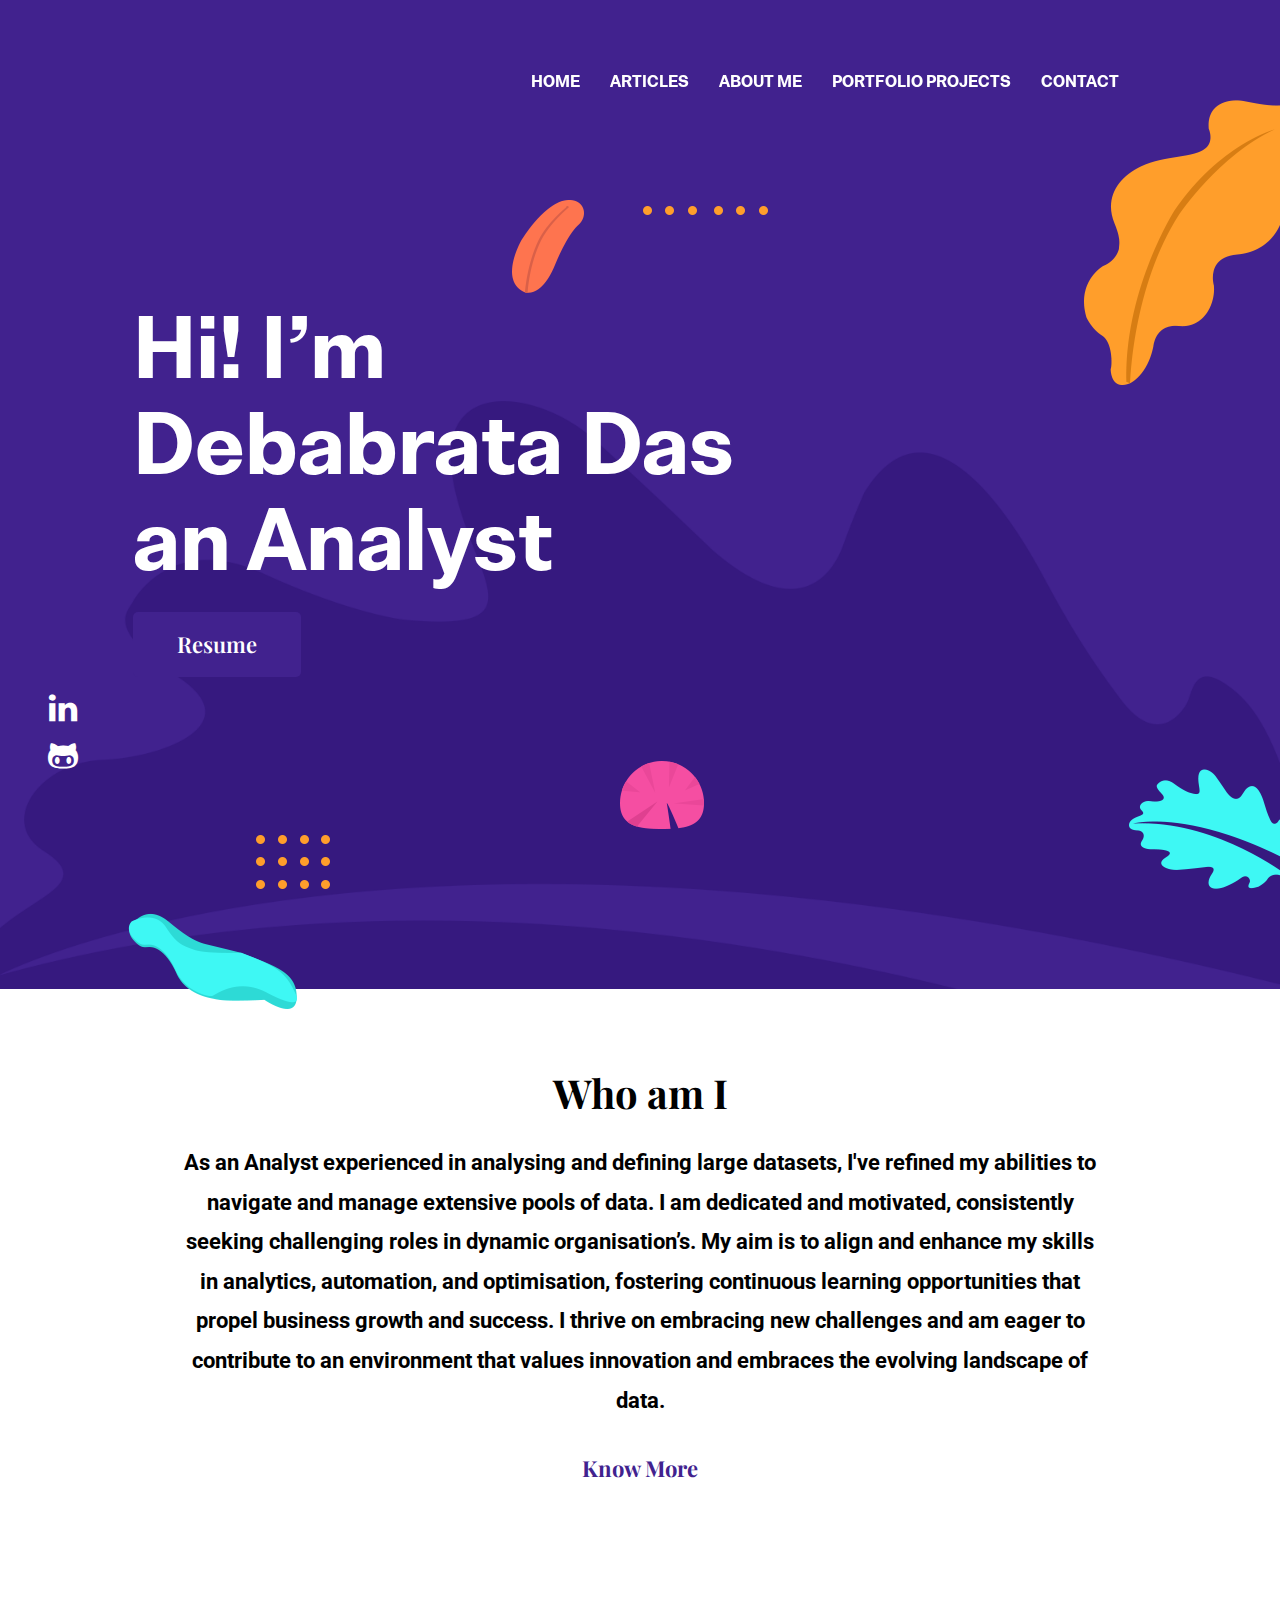
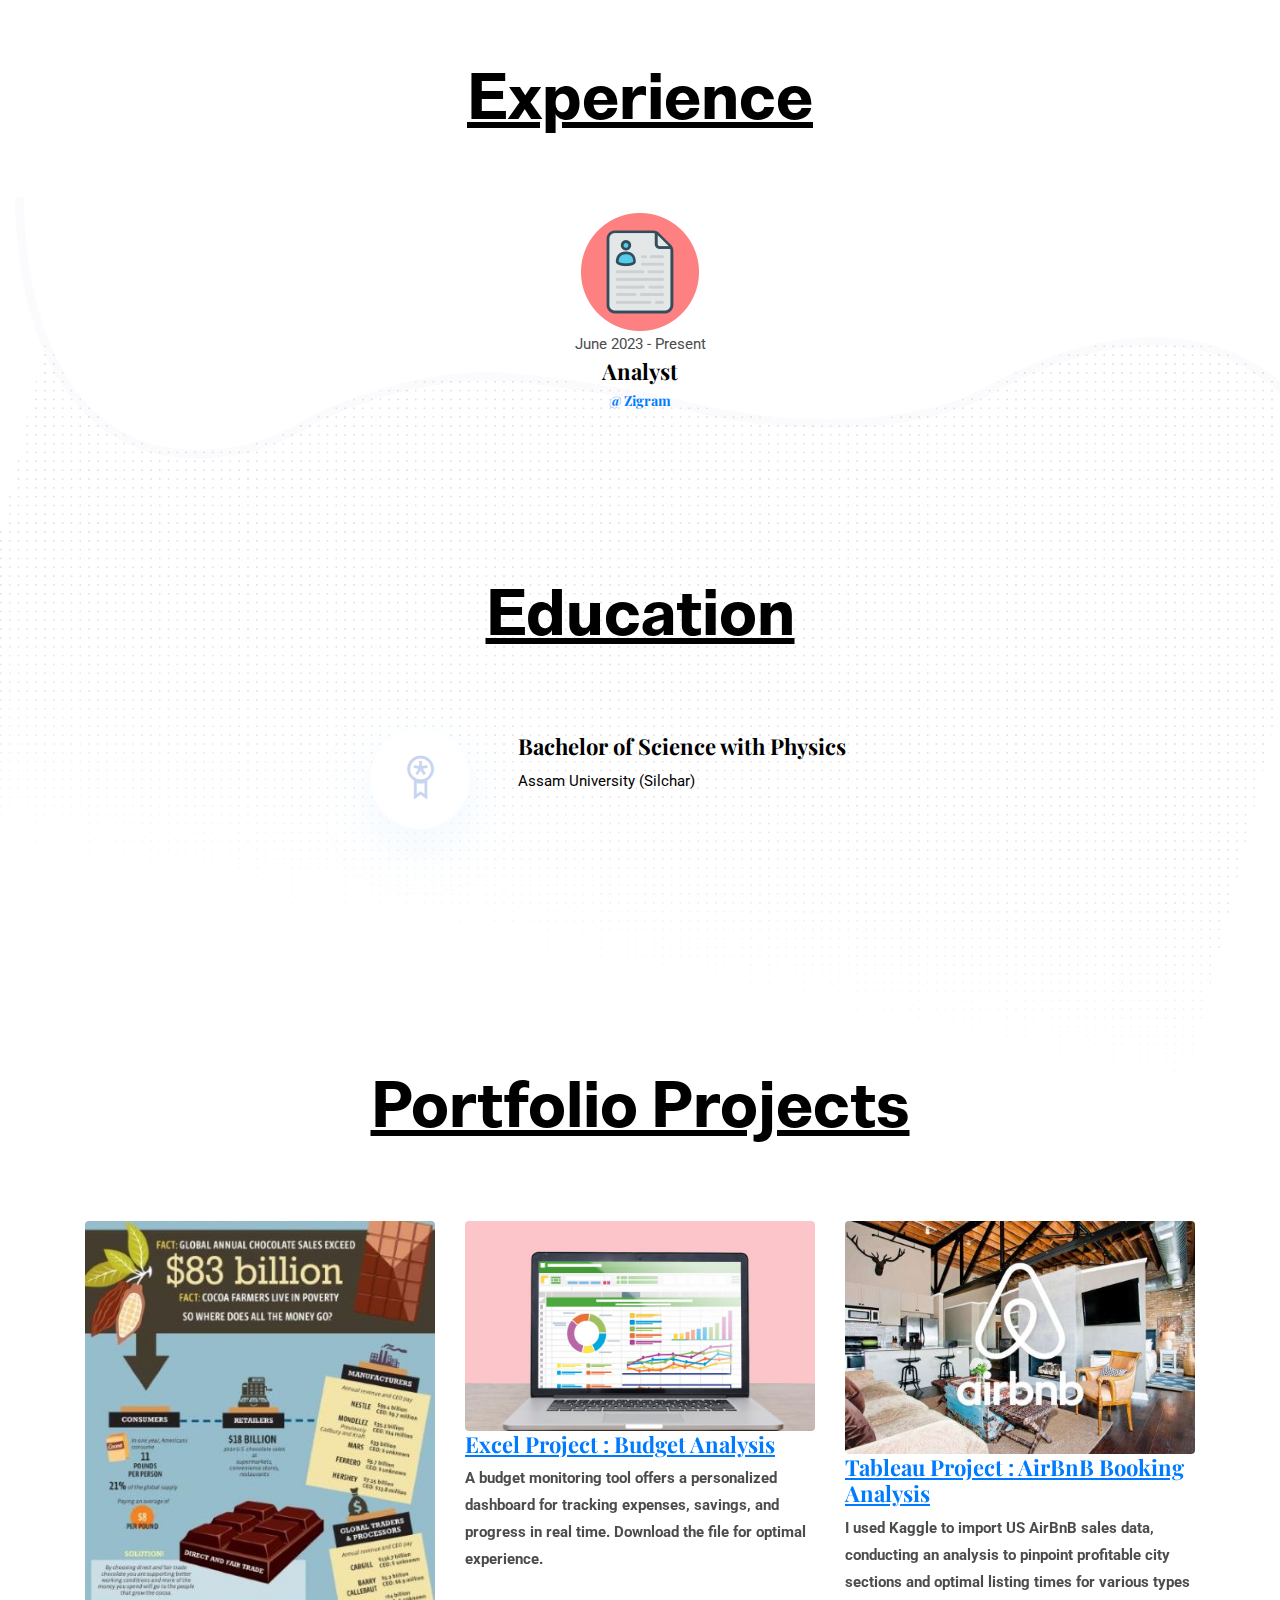
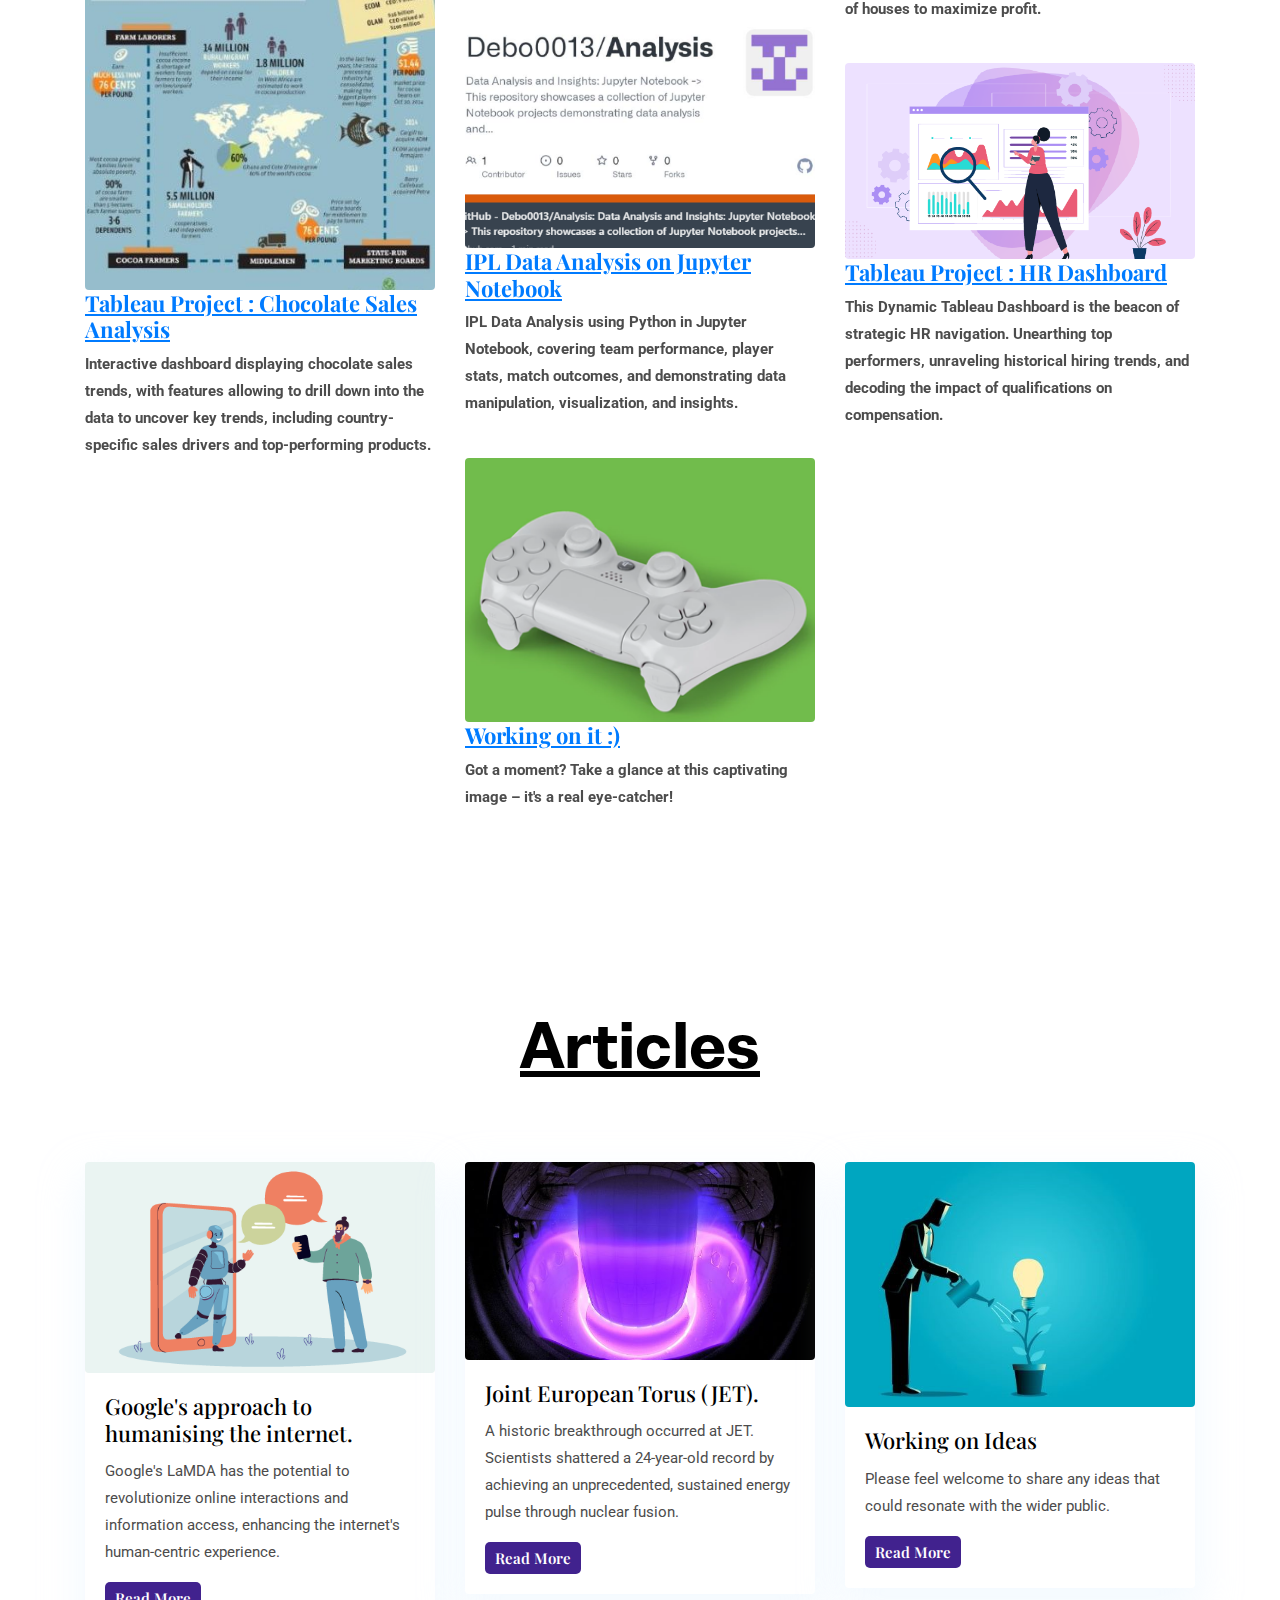
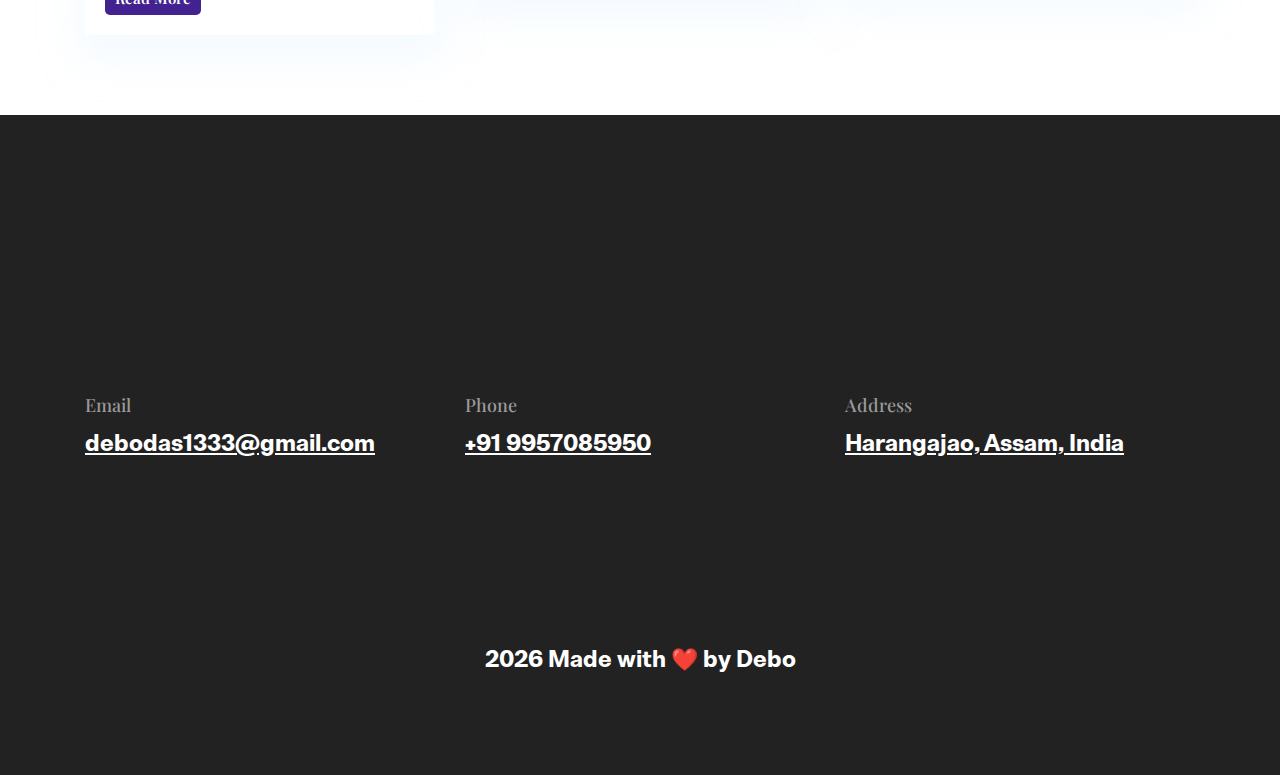
==== commit 90f4d41e: "Update index.html" ====
--- a/index.html
+++ b/index.html
@@ -66,7 +66,7 @@
   <div class="container">
     <div class="row">
       <div class="col-lg-11 mx-auto">
-        <h1 class="text-white font-tertiary">Hi! I’m <br> Debabrata Das<br></h1>
+        <h1 class="text-white font-tertiary">Hi! I’m <br> Debabrata Das<br>an Analyst</h1>
         <a href="images/Debabrata_Das_Resume.pdf" class="btn btn-primary mt-3">Resume</a>
       </div>
     </div>
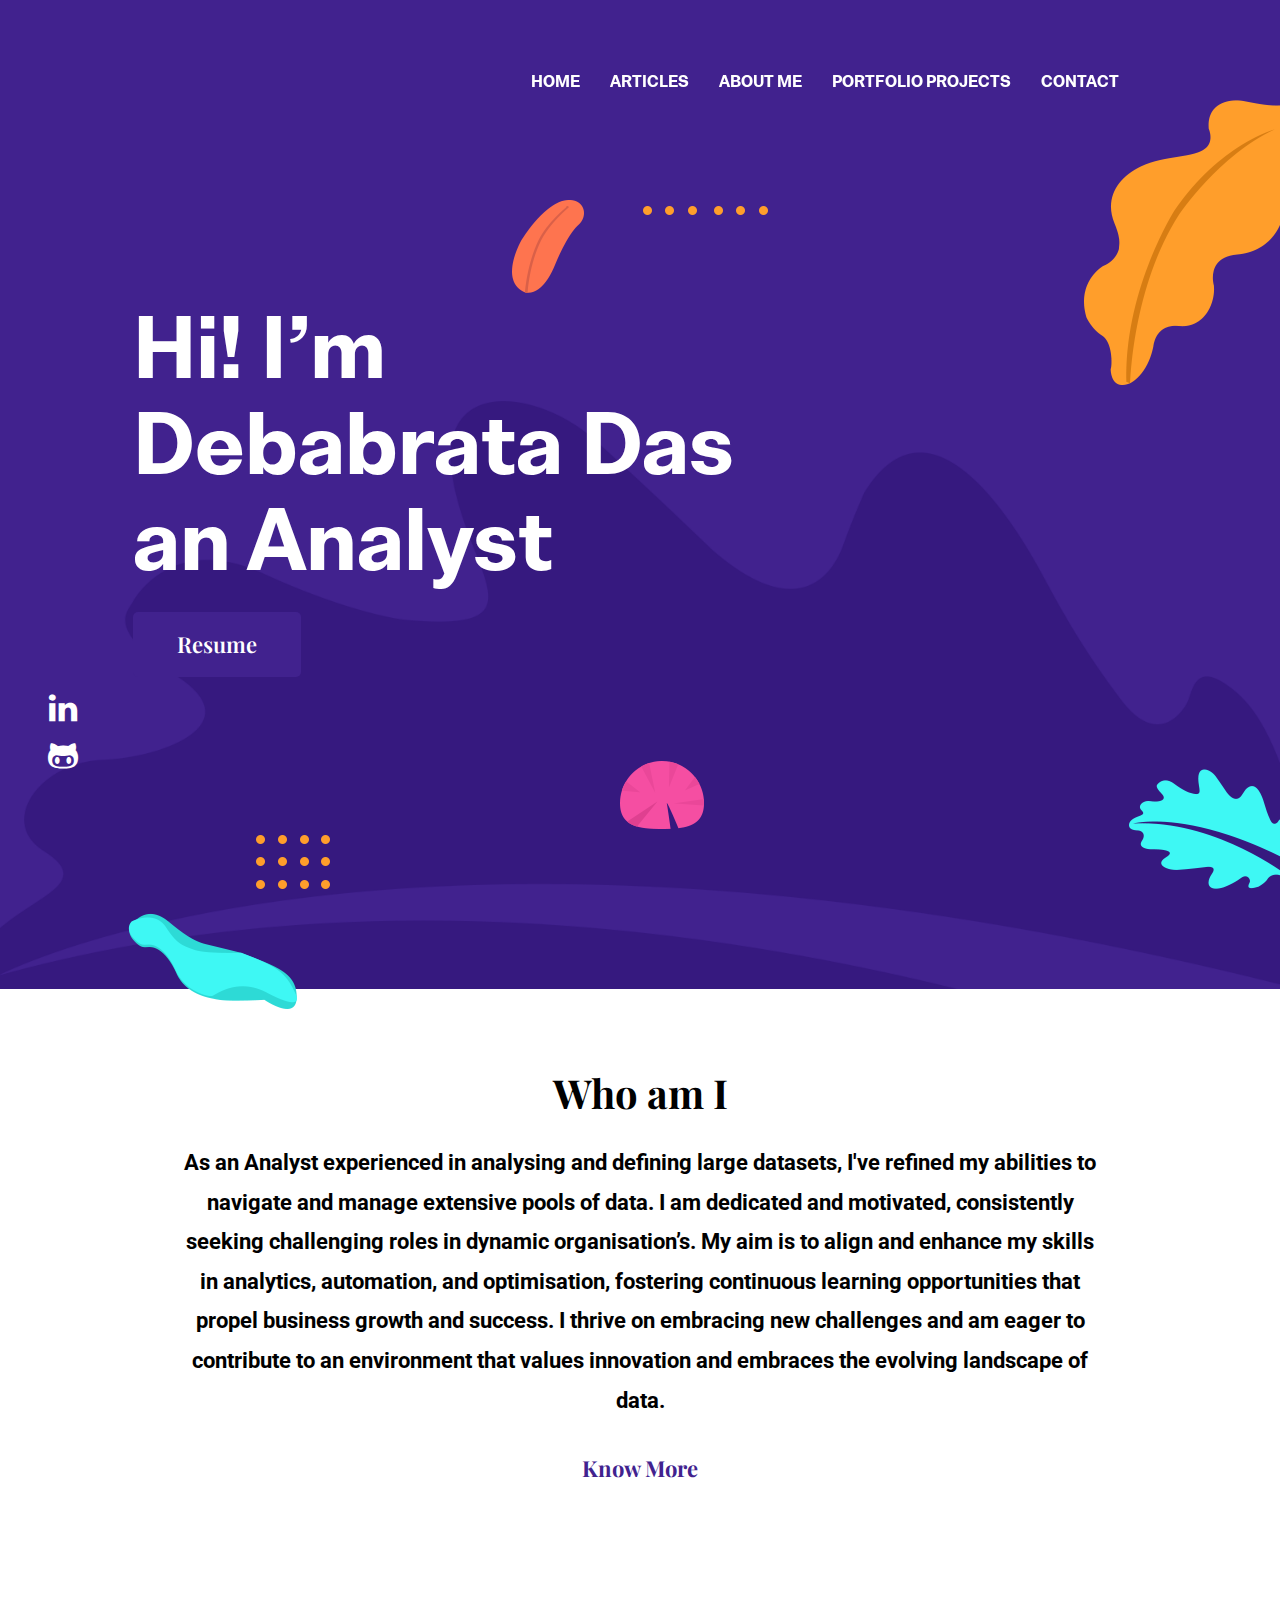
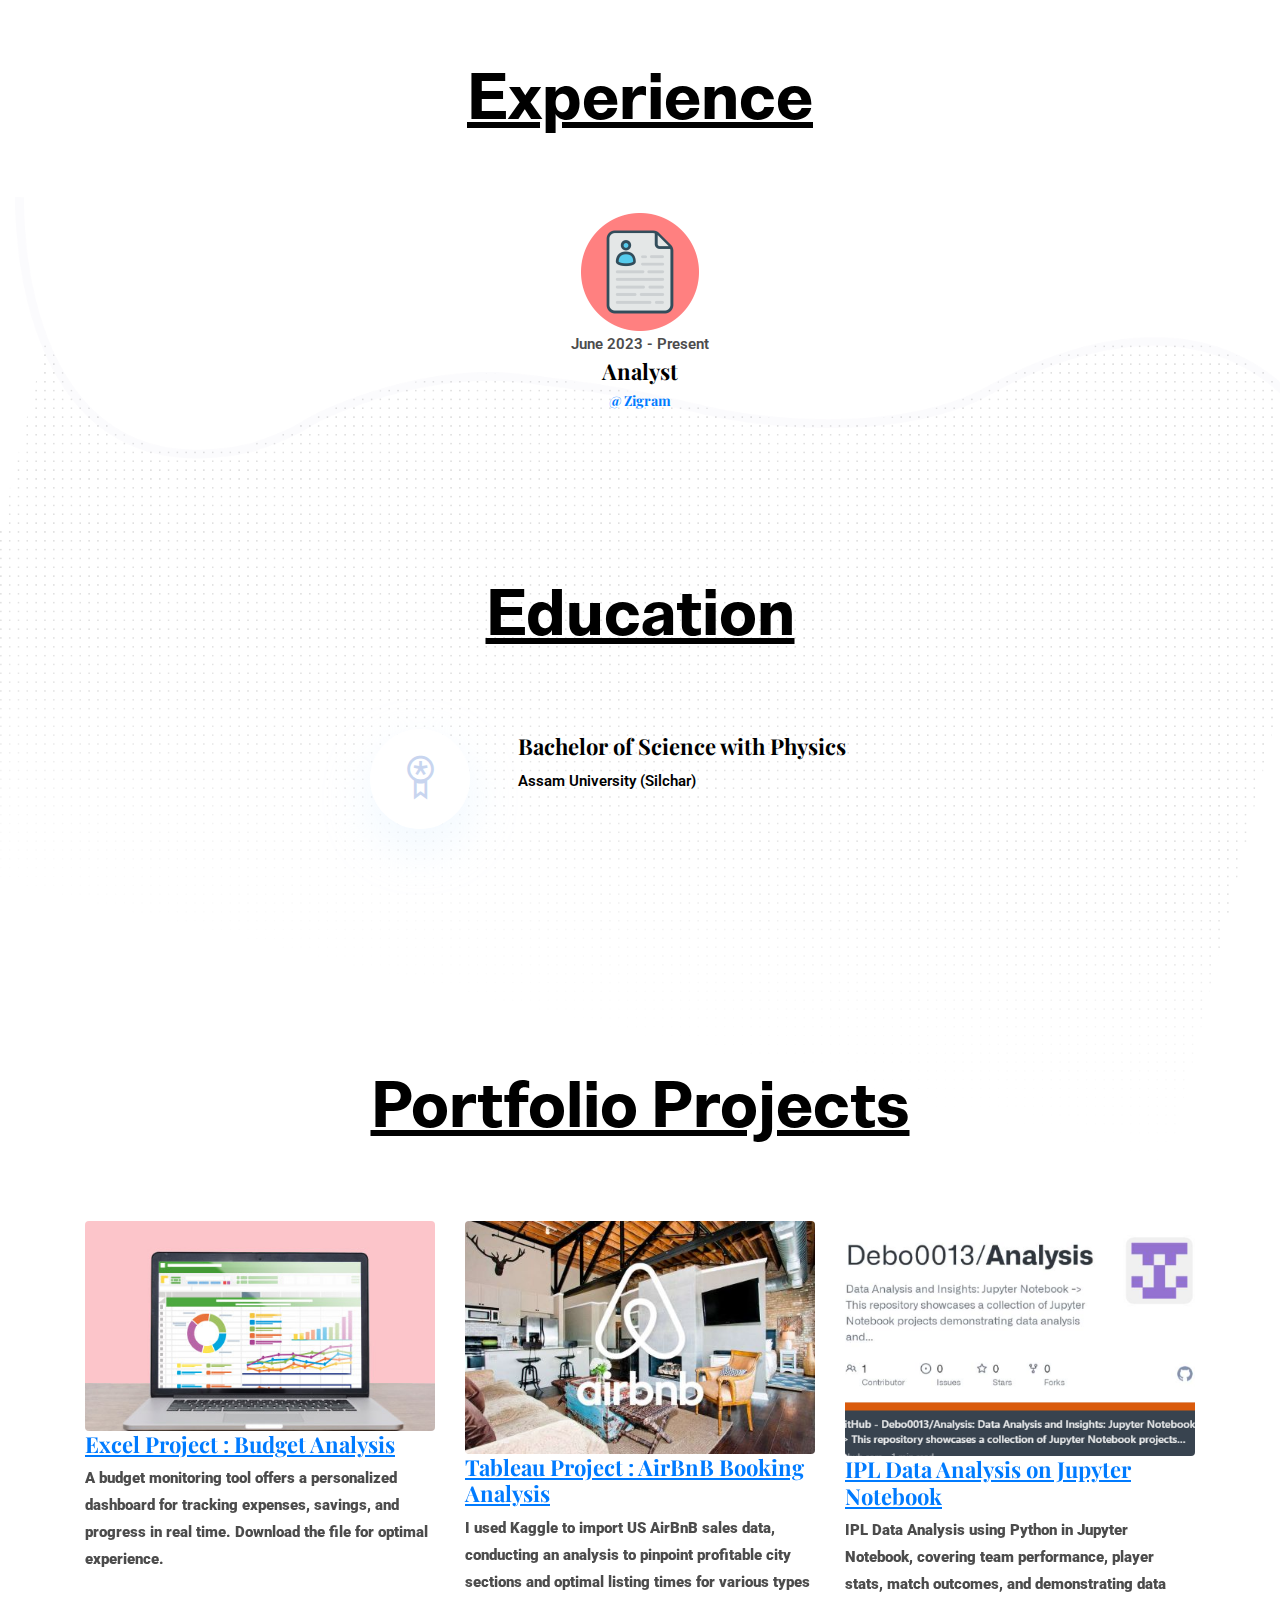
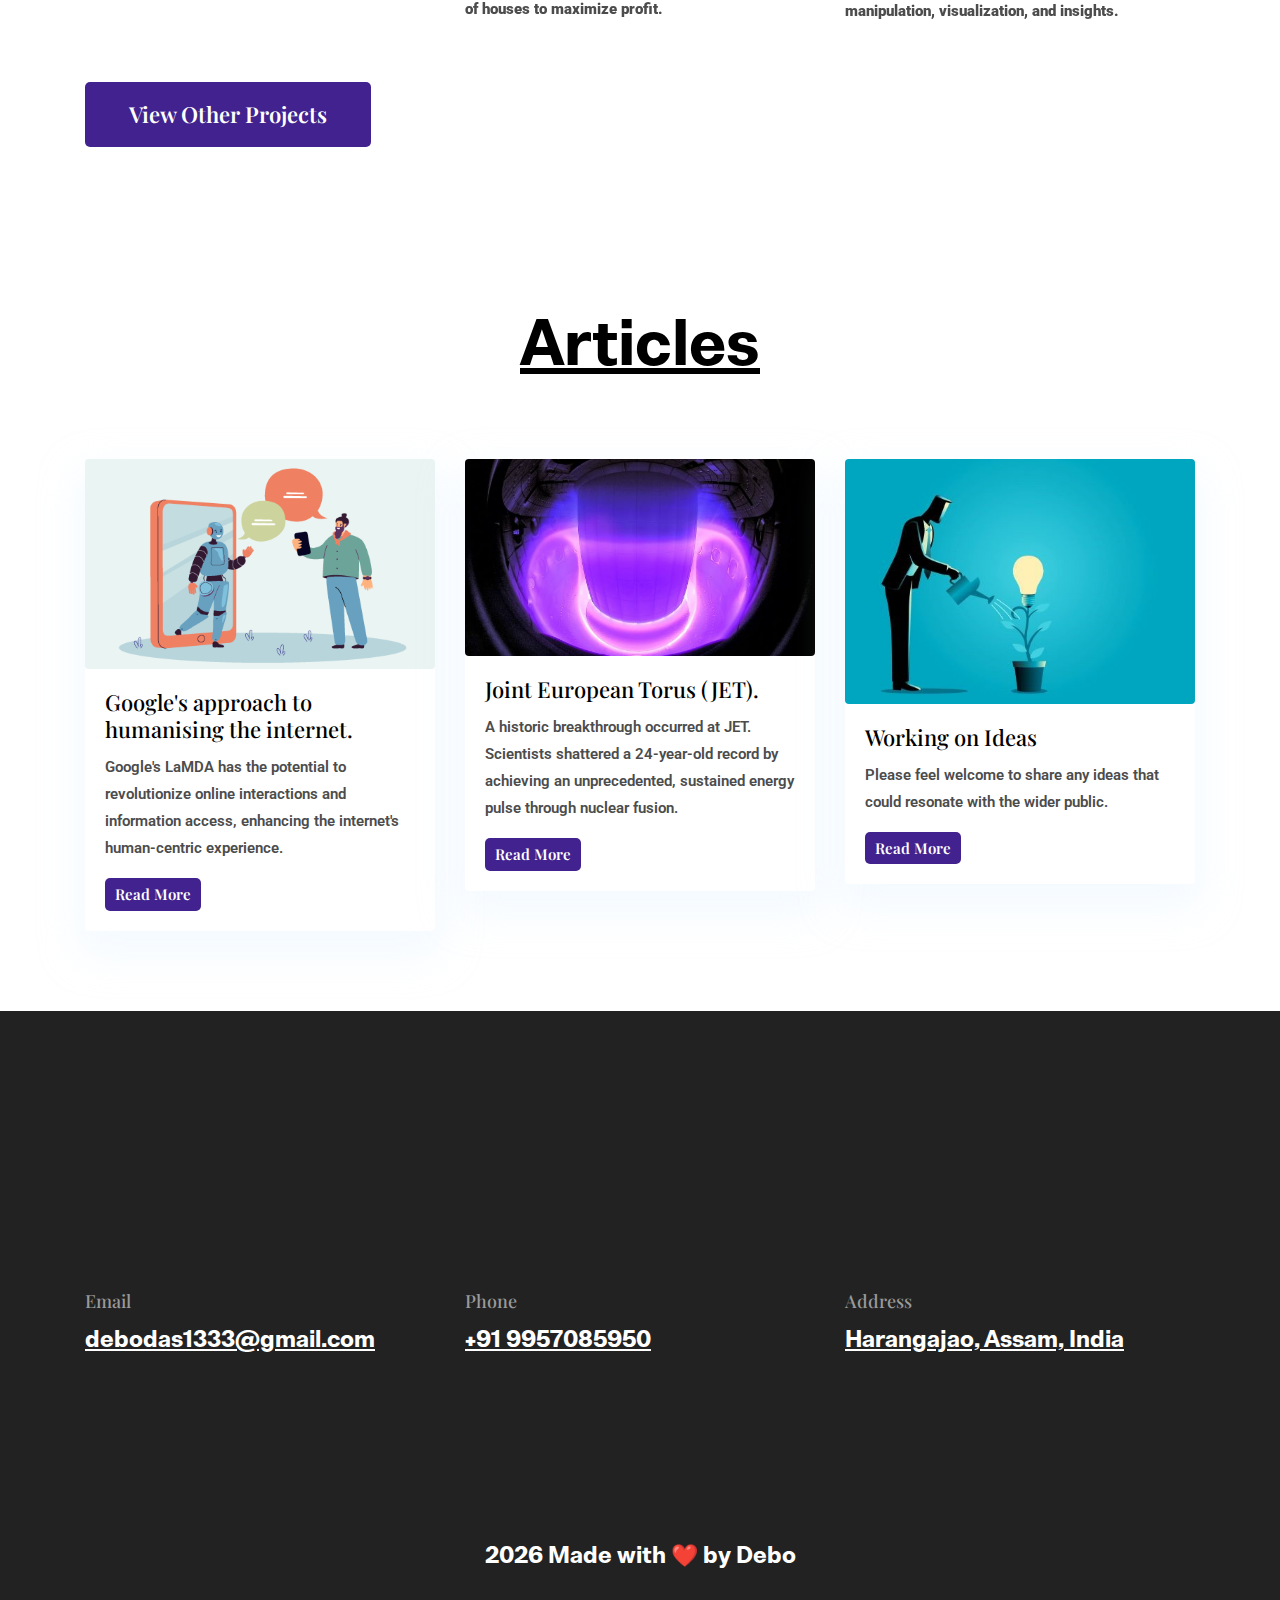
==== commit 0b2b8cdf: "Update index.html" ====
--- a/index.html
+++ b/index.html
@@ -185,22 +185,6 @@
     <div class="row shuffle-wrapper">
       <div class="col-lg-4 col-6 mb-4 shuffle-item">
         <div class="position-relative rounded hover-wrapper">
-          <img src="images/portfolio/chocolate_01.jpg" alt="portfolio-image" class="img-fluid rounded w-100">
-          <div class="hover-overlay">
-            <div class="hover-content">
-              <a class="btn btn-light btn-sm" href="https://public.tableau.com/app/profile/debabrata.das1954/viz/Chocolate_Analysis/Dashboard1">view project</a>
-            </div>
-          </div>
-        </div>
-        <div class="short_info">
-          <h4><a href="https://public.tableau.com/app/profile/debabrata.das1954/viz/Chocolate_Analysis/Dashboard1"><b><u>Tableau Project : Chocolate Sales Analysis</u></b></a></h4>
-          <p><b>Interactive dashboard displaying chocolate sales trends, with features allowing to 
-            drill down into the data to uncover key trends, including country-specific sales 
-            drivers and top-performing products.</b></p>
-        </div>
-      </div>
-      <div class="col-lg-4 col-6 mb-4 shuffle-item">
-        <div class="position-relative rounded hover-wrapper">
           <img src="images/portfolio/Data-Analysis-In-Excel.jpg" alt="portfolio-image" class="img-fluid rounded w-100">
           <div class="hover-overlay">
             <div class="hover-content">
@@ -219,12 +203,12 @@
           <img src="images/portfolio/airbnb.jpg" alt="portfolio-image" class="img-fluid rounded w-100">
           <div class="hover-overlay">
             <div class="hover-content">
-              <a class="btn btn-light btn-sm" href="https://public.tableau.com/app/profile/debabrata.das1954/viz/First_Analysis_Project_On_AirBnB/Dashboard1">view project</a>
+              <a class="btn btn-light btn-sm" href="https://public.tableau.com/views/First_Analysis_Project_On_AirBnB/Dashboard1?:language=en-GB&:display_count=n&:origin=viz_share_link">view project</a>
             </div>
           </div>
         </div>
         <div class="short_info">
-          <h4><a href="https://public.tableau.com/app/profile/debabrata.das1954/viz/First_Analysis_Project_On_AirBnB/Dashboard1"><b><u>Tableau Project : AirBnB Booking Analysis</u></b></a></h4>
+          <h4><a href="https://public.tableau.com/views/First_Analysis_Project_On_AirBnB/Dashboard1?:language=en-GB&:display_count=n&:origin=viz_share_link"><b><u>Tableau Project : AirBnB Booking Analysis</u></b></a></h4>
           <p><b>I used Kaggle to import US AirBnB sales data, conducting an analysis to pinpoint 
             profitable city sections and optimal listing times for various types of houses to 
             maximize profit.</b></p>
@@ -246,37 +230,8 @@
             and insights.</b></p>
         </div>
       </div>
-      <div class="col-lg-4 col-6 mb-4 shuffle-item">
-        <div class="position-relative rounded hover-wrapper">
-          <img src="images/portfolio/HR-analytics.png" alt="portfolio-image" class="img-fluid rounded w-100">
-          <div class="hover-overlay">
-            <div class="hover-content">
-              <a class="btn btn-light btn-sm" href="https://public.tableau.com/app/profile/debabrata.das1954/viz/HRDashboard_16953134261490/HRDashboard">view project</a>
-            </div>
-          </div>
-        </div>
-        <div class="short_info">
-          <h4><a href="https://public.tableau.com/app/profile/debabrata.das1954/viz/HRDashboard_16953134261490/HRDashboard"><b><u>Tableau Project : HR Dashboard</u></b></a></h4>
-          <p><b>This Dynamic Tableau Dashboard is the beacon of strategic HR navigation. 
-            Unearthing top performers, unraveling historical hiring trends, and decoding the 
-            impact of qualifications on compensation.</b></p>
-        </div>
-      </div>
-      <div class="col-lg-4 col-6 mb-4 shuffle-item">
-        <div class="position-relative rounded hover-wrapper">
-          <img src="images/portfolio/item-4.png" alt="portfolio-image" class="img-fluid rounded w-100">
-          <div class="hover-overlay">
-            <div class="hover-content">
-              <a class="btn btn-light btn-sm" href="portfolio.html">view project</a>
-            </div>
-          </div>
-        </div>
-        <div class="short_info">
-          <h4><a href="portfolio.html"><b><u>Working on it :)</u></b></a></h4>
-          <p><b>Got a moment? Take a glance at this captivating image – it's a real eye-catcher!</b></p>
-        </div>
-      </div>
-    </div>
+    </div>
+    <a href="portfolio.html" class="btn btn-primary mt-3">View other Projects</a>
   </div>
 </section>
 <!-- /portfolio -->
--- a/css/style.css
+++ b/css/style.css
@@ -25,7 +25,7 @@
 }
 
 p, .paragraph {
-  font-weight: 400;
+  font-weight: 600;
   color: #4c4c4c;
   font-size: 15px;
   line-height: 1.8;
